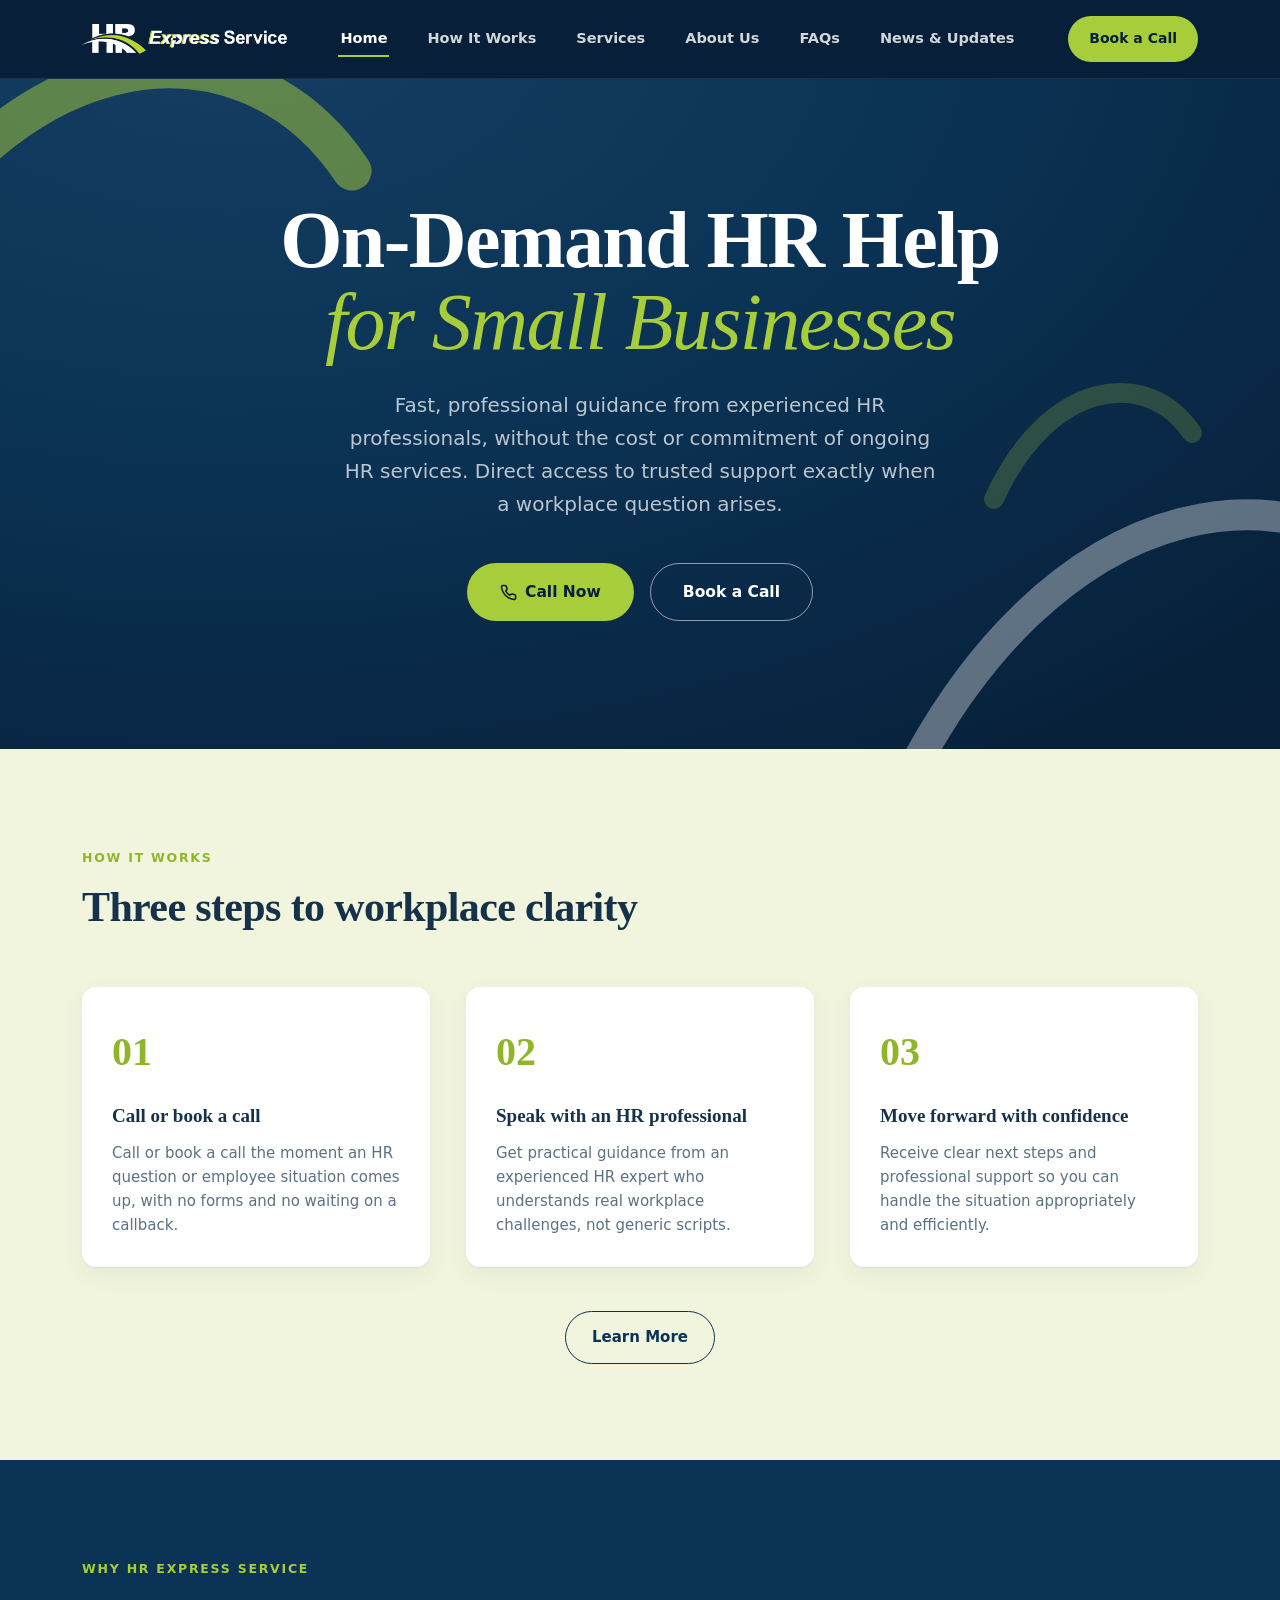
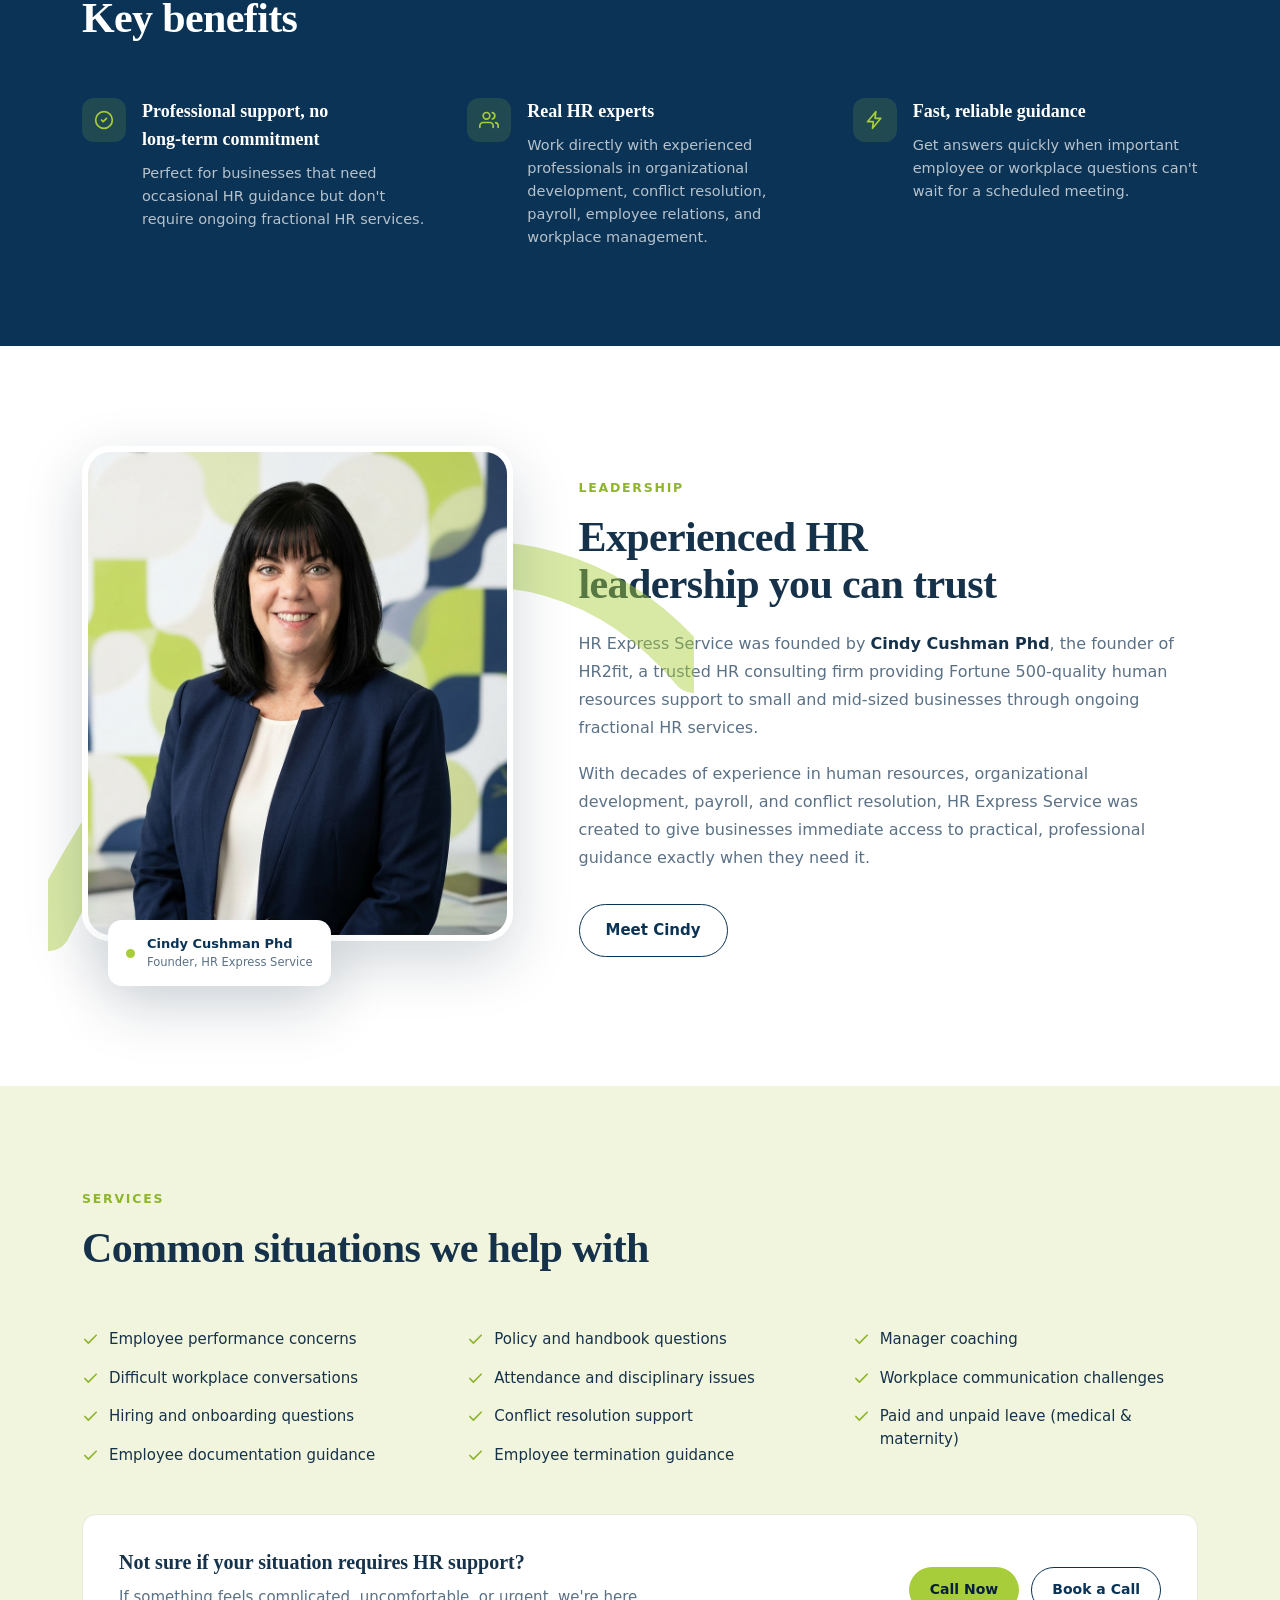
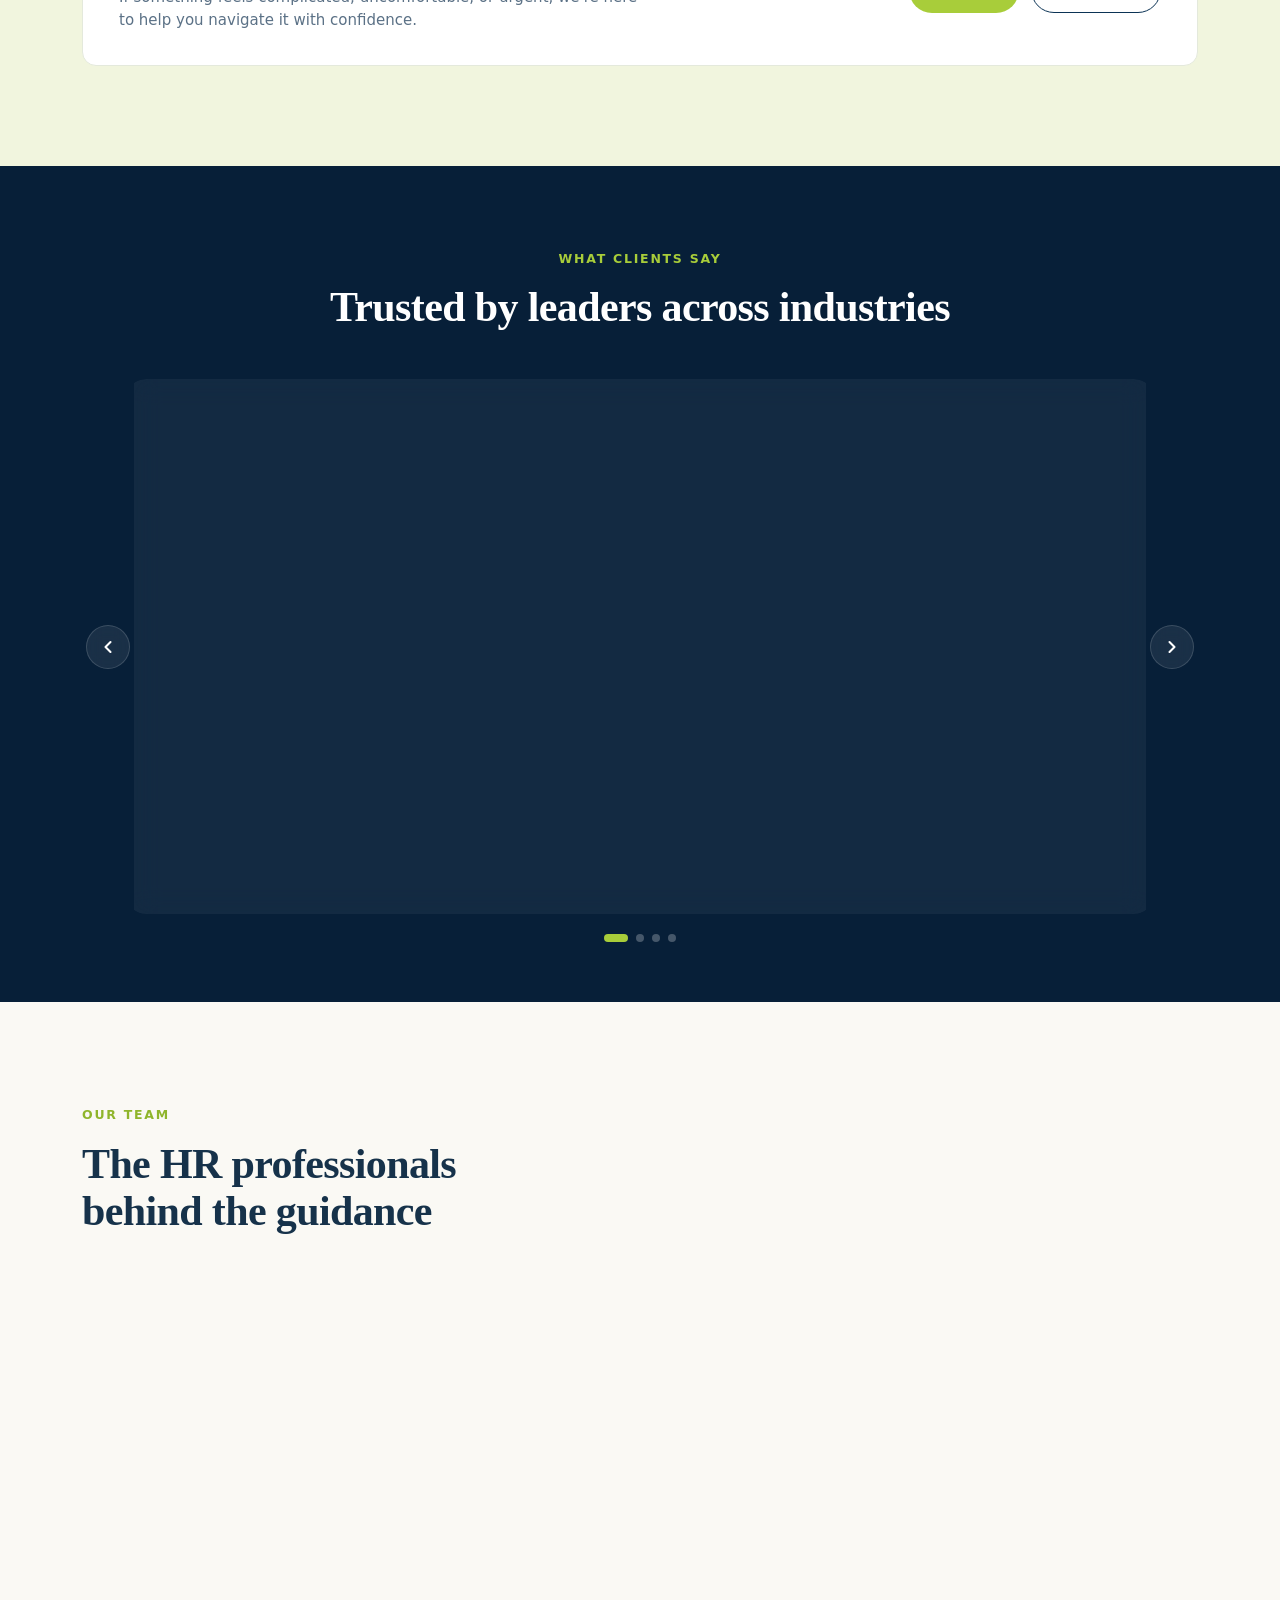
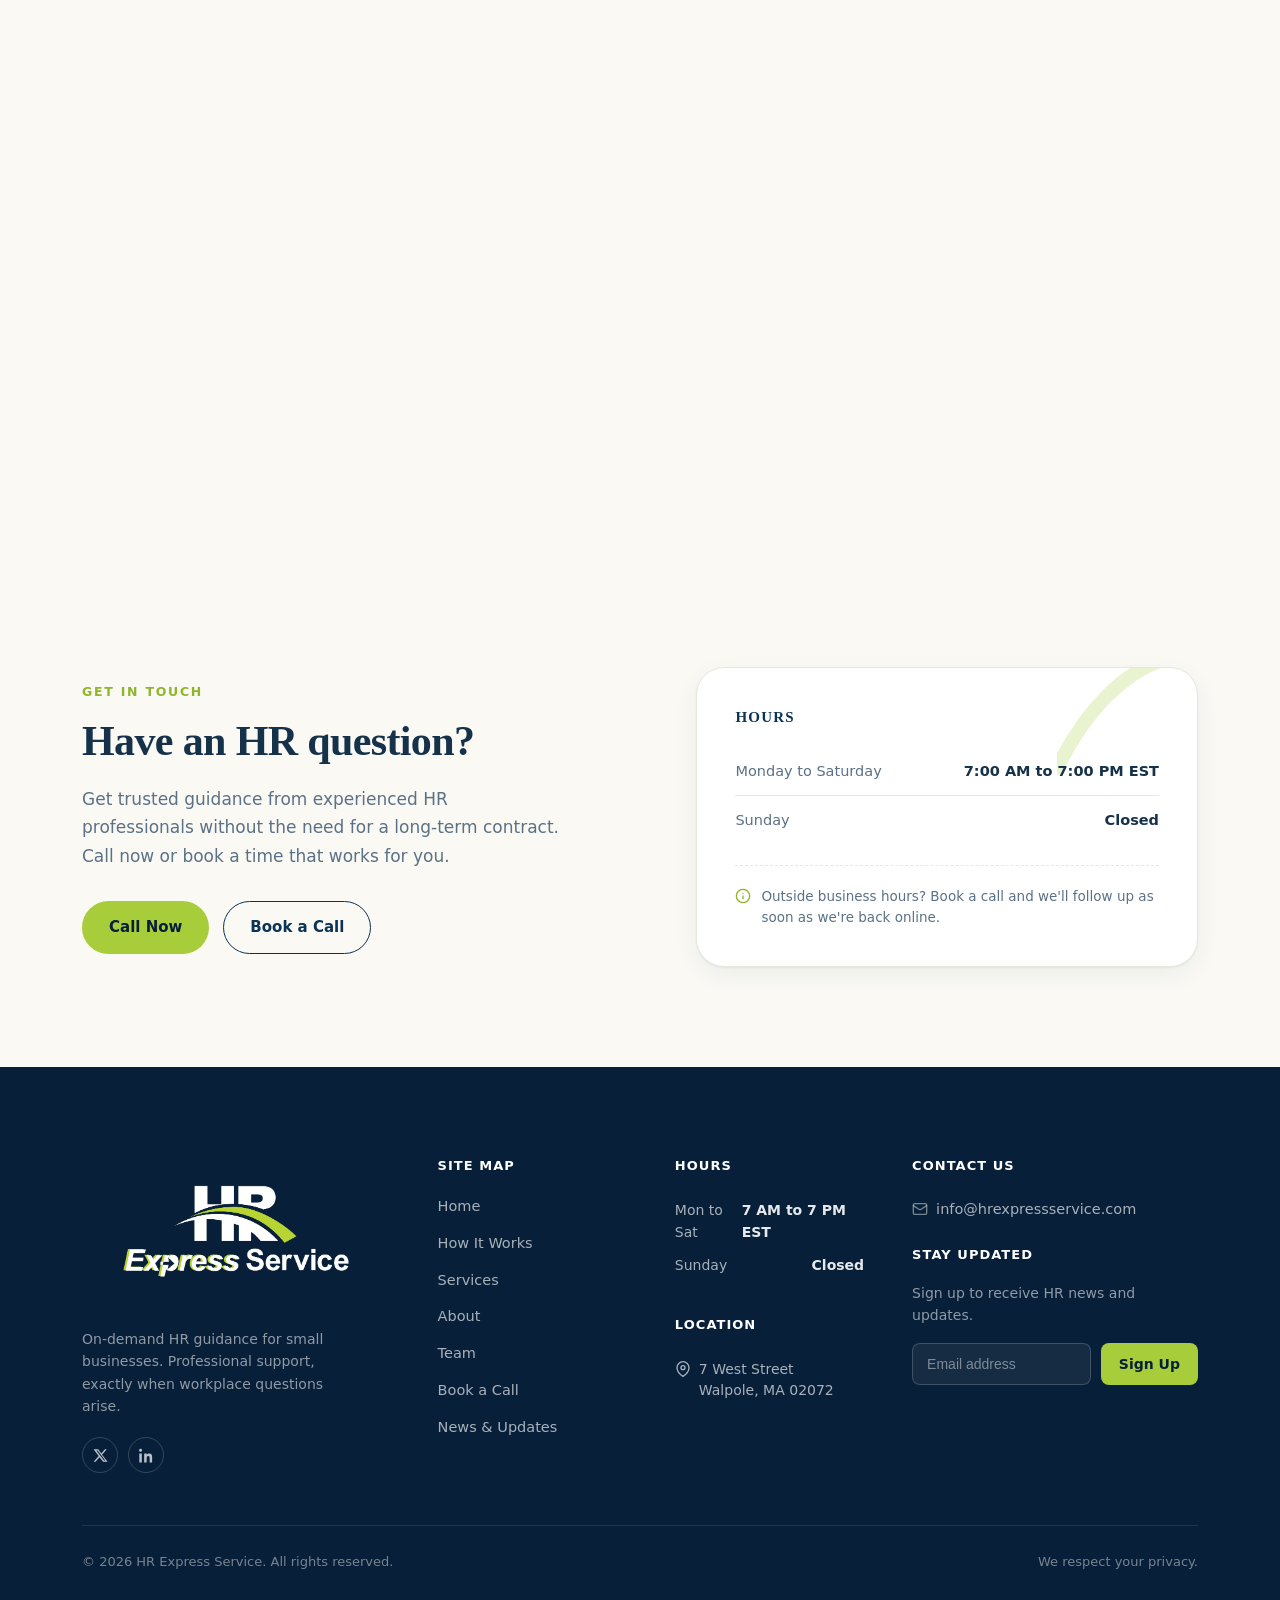
==== index.html @ 4a5f22e1 "Update team section on home and about pages with exact bios" ====
<!DOCTYPE html>
<html lang="en">
<head>
<meta charset="UTF-8">
<meta name="viewport" content="width=device-width, initial-scale=1.0">

  <!-- ═══ Security Headers ═══════════════════════════════════════ -->
  <!-- X-Frame-Options: prevent clickjacking via iframe embedding -->
  
  <!-- X-Content-Type-Options: prevent MIME-type sniffing -->
  <meta http-equiv="X-Content-Type-Options" content="nosniff">

  <!-- Referrer-Policy: don't leak URL info to third-party domains -->
  <meta name="referrer" content="strict-origin-when-cross-origin">

  <!-- Content-Security-Policy: allow self + Google Fonts + Square payments -->
  <meta http-equiv="Content-Security-Policy"
    content="
      default-src 'self';
      script-src  'self' 'unsafe-inline'
                  https://squareup.com
                  https://*.squareup.com
                  https://js.squareup.com
                  https://sandbox.web.squarecdn.com
                  https://web.squarecdn.com;
      style-src   'self' 'unsafe-inline'
                  https://fonts.googleapis.com;
      font-src    'self'
                  https://fonts.gstatic.com
                  data:;
      img-src     'self'
                  data:
                  blob:
                  https://*.squareup.com
                  https://*.squareupsandbox.com;
      frame-src   https://squareup.com
                  https://*.squareup.com
                  https://*.squareupsandbox.com;
      connect-src 'self' https://script.google.com https://script.googleusercontent.com
                  https://squareup.com
                  https://*.squareup.com
                  https://squareupsandbox.com
                  https://*.squareupsandbox.com;
      object-src  'none';
      base-uri    'self';
      form-action 'self'
                  https://squareup.com
                  https://*.squareup.com;">
  <!-- ═══════════════════════════════════════════════════════════ -->
<title>HR Express Service: On-Demand HR Help for Small Businesses</title>
<link rel="preconnect" href="https://fonts.googleapis.com">
<link rel="preconnect" href="https://fonts.gstatic.com" crossorigin>
<link href="https://fonts.googleapis.com/css2?family=Fraunces:ital,opsz,wght@0,9..144,400;0,9..144,500;0,9..144,600;0,9..144,700;1,9..144,500;1,9..144,600&family=Inter:wght@400;500;600;700;800&display=swap" rel="stylesheet">
<link rel="stylesheet" href="style.css?v=2">
  <link rel="icon" href="data:image/svg+xml,<svg xmlns='http://www.w3.org/2000/svg' viewBox='0 0 100 100'><circle cx='50' cy='50' r='50' fill='%23A8CD3A'/><text x='50' y='65' font-family='Arial' font-size='45' font-weight='bold' fill='%23080F23' text-anchor='middle'>HR</text></svg>">
</head>
<body>

<header class="site-nav">
  <div class="nav-inner">
    <button class="nav-toggle" id="navToggle" aria-label="Toggle menu" aria-expanded="false">
        <svg width="24" height="24" viewBox="0 0 24 24" fill="none" stroke="currentColor" stroke-width="2" stroke-linecap="round"><line x1="3" y1="6" x2="21" y2="6"/><line x1="3" y1="12" x2="21" y2="12"/><line x1="3" y1="18" x2="21" y2="18"/></svg>
      </button>
      <a href="index.html" class="logo">
      <picture>
        <source media="(max-width: 900px)" srcset="assets/logos/header_logo.png">
        <img src="assets/logos/desktop_logo.webp" alt="HR Express Service">
      </picture>
    </a>
    <nav class="nav-links" id="navLinks">
      <a href="index.html" class="active">Home</a>
      <a href="how-it-works.html">How It Works</a>
      <a href="services.html">Services</a>
      <a href="about.html">About Us</a>
      <a href="faq.html">FAQs</a>
      <a href="news-and-updates.html">News & Updates</a>
    </nav>
    <div class="nav-cta">
      <a href="book-a-call.html" class="btn btn-primary btn-sm"><span class="btn-label">Book a Call</span></a>
    </div>
  </div>
</header>

<main id="top">

  <!-- HERO -->
  <section class="hero">
    <div class="hero-bg" aria-hidden="true">
      <svg class="arc-a" viewBox="0 0 200 200" fill="none"><path d="M10 150 C 60 40, 150 30, 190 90" stroke="#A8CD3A" stroke-width="14" stroke-linecap="round"/></svg>
      <svg class="arc-b" viewBox="0 0 200 200" fill="none"><path d="M10 150 C 60 40, 150 30, 190 90" stroke="#FFFFFF" stroke-width="10" stroke-linecap="round"/></svg>
      <svg class="arc-c" viewBox="0 0 200 200" fill="none"><path d="M10 150 C 60 40, 150 30, 190 90" stroke="#A8CD3A" stroke-width="18" stroke-linecap="round"/></svg>
    </div>
    <div class="wrap hero-content">
      <h1>On-Demand HR Help <em>for Small Businesses</em></h1>
      <p class="lede">Fast, professional guidance from experienced HR professionals, without the cost or commitment of ongoing HR services. Direct access to trusted support exactly when a workplace question arises.</p>
      <div class="cta-row">
        <a href="tel:+10000000000" class="btn btn-primary">
          <svg width="17" height="17" viewBox="0 0 24 24" fill="none" stroke="currentColor" stroke-width="2.2" stroke-linecap="round" stroke-linejoin="round"><path d="M22 16.92v3a2 2 0 0 1-2.18 2 19.79 19.79 0 0 1-8.63-3.07 19.5 19.5 0 0 1-6-6 19.79 19.79 0 0 1-3.07-8.67A2 2 0 0 1 4.11 2h3a2 2 0 0 1 2 1.72c.12.9.34 1.79.65 2.65a2 2 0 0 1-.45 2.11L8.09 9.91a16 16 0 0 0 6 6l1.43-1.27a2 2 0 0 1 2.11-.45c.86.31 1.75.53 2.65.65A2 2 0 0 1 22 16.92z"/></svg>
          Call Now
        </a>
        <a href="book-a-call.html" class="btn btn-outline on-dark-outline">Book a Call</a>
      </div>
    </div>
  </section>

  <!-- PROCESS -->
  <section class="process" id="how-it-works">
    <div class="wrap">
      <div class="section-head">
        <span class="eyebrow">How It Works</span>
        <h2>Three steps to workplace clarity</h2>
      </div>
      <div class="process-steps">
        <div class="step-card">
          <div class="step-num">01</div>
          <h3>Call or book a call</h3>
          <p>Call or book a call the moment an HR question or employee situation comes up, with no forms and no waiting on a callback.</p>
        </div>
        <div class="step-card">
          <div class="step-num">02</div>
          <h3>Speak with an HR professional</h3>
          <p>Get practical guidance from an experienced HR expert who understands real workplace challenges, not generic scripts.</p>
        </div>
        <div class="step-card">
          <div class="step-num">03</div>
          <h3>Move forward with confidence</h3>
          <p>Receive clear next steps and professional support so you can handle the situation appropriately and efficiently.</p>
        </div>
      </div>
      <div class="process-cta">
        <a href="#question" class="btn btn-outline">Learn More</a>
      </div>
    </div>
  </section>

  <!-- BENEFITS -->
  <section class="benefits on-dark">
    <div class="wrap">
      <div class="section-head">
        <span class="eyebrow">Why HR Express Service</span>
        <h2>Key benefits</h2>
      </div>
      <div class="benefits-grid">
        <div class="benefit-item">
          <div class="benefit-icon"><svg width="20" height="20" viewBox="0 0 24 24" fill="none" stroke="currentColor" stroke-width="2" stroke-linecap="round" stroke-linejoin="round"><path d="M9 12l2 2 4-4"/><circle cx="12" cy="12" r="10"/></svg></div>
          <div>
            <h3>Professional support, no long-term commitment</h3>
            <p>Perfect for businesses that need occasional HR guidance but don't require ongoing fractional HR services.</p>
          </div>
        </div>
        <div class="benefit-item">
          <div class="benefit-icon"><svg width="20" height="20" viewBox="0 0 24 24" fill="none" stroke="currentColor" stroke-width="2" stroke-linecap="round" stroke-linejoin="round"><path d="M17 21v-2a4 4 0 0 0-4-4H5a4 4 0 0 0-4 4v2"/><circle cx="9" cy="7" r="4"/><path d="M23 21v-2a4 4 0 0 0-3-3.87"/><path d="M16 3.13a4 4 0 0 1 0 7.75"/></svg></div>
          <div>
            <h3>Real HR experts</h3>
            <p>Work directly with experienced professionals in organizational development, conflict resolution, payroll, employee relations, and workplace management.</p>
          </div>
        </div>
        <div class="benefit-item">
          <div class="benefit-icon"><svg width="20" height="20" viewBox="0 0 24 24" fill="none" stroke="currentColor" stroke-width="2" stroke-linecap="round" stroke-linejoin="round"><path d="M13 2 3 14h7l-1 8 10-12h-7l1-8z"/></svg></div>
          <div>
            <h3>Fast, reliable guidance</h3>
            <p>Get answers quickly when important employee or workplace questions can't wait for a scheduled meeting.</p>
          </div>
        </div>
      </div>
    </div>
  </section>

  <!-- LEADERSHIP -->
  <section class="leadership" id="leadership">
    <div class="wrap leadership-grid">
      <div class="lead-photo-wrap">
        <svg class="arc-behind" viewBox="0 0 200 200" fill="none"><path d="M0 160 C 60 40, 150 20, 200 80" stroke="#A8CD3A" stroke-width="14" stroke-linecap="round" opacity="0.5"/></svg>
        <div class="lead-photo">
          <img src="assets/cindy_cushman.jpg" alt="Dr. Cindy Cushman PhD">
        </div>
        <div class="lead-cred">
          <span class="dot"></span>
          <p>Cindy Cushman Phd<span>Founder, HR Express Service</span></p>
        </div>
      </div>
      <div class="leadership-copy">
        <span class="eyebrow">Leadership</span>
        <h2>Experienced HR leadership you can trust</h2>
        <p>HR Express Service was founded by <strong>Cindy Cushman Phd</strong>, the founder of HR2fit, a trusted HR consulting firm providing Fortune 500-quality human resources support to small and mid-sized businesses through ongoing fractional HR services.</p>
        <p>With decades of experience in human resources, organizational development, payroll, and conflict resolution, HR Express Service was created to give businesses immediate access to practical, professional guidance exactly when they need it.</p>
        <a href="#question" class="btn btn-outline">Meet Cindy</a>
      </div>
    </div>
  </section>

  <!-- COMMON SITUATIONS -->
  <section class="situations" id="situations">
    <div class="wrap">
      <div class="section-head">
        <span class="eyebrow">Services</span>
        <h2>Common situations we help with</h2>
      </div>
      <div class="situations-grid">
        <ul>
          <li><svg width="17" height="17" viewBox="0 0 24 24" fill="none" stroke="currentColor" stroke-width="2.4" stroke-linecap="round" stroke-linejoin="round"><polyline points="20 6 9 17 4 12"/></svg>Employee performance concerns</li>
          <li><svg width="17" height="17" viewBox="0 0 24 24" fill="none" stroke="currentColor" stroke-width="2.4" stroke-linecap="round" stroke-linejoin="round"><polyline points="20 6 9 17 4 12"/></svg>Difficult workplace conversations</li>
          <li><svg width="17" height="17" viewBox="0 0 24 24" fill="none" stroke="currentColor" stroke-width="2.4" stroke-linecap="round" stroke-linejoin="round"><polyline points="20 6 9 17 4 12"/></svg>Hiring and onboarding questions</li>
          <li><svg width="17" height="17" viewBox="0 0 24 24" fill="none" stroke="currentColor" stroke-width="2.4" stroke-linecap="round" stroke-linejoin="round"><polyline points="20 6 9 17 4 12"/></svg>Employee documentation guidance</li>
        </ul>
        <ul>
          <li><svg width="17" height="17" viewBox="0 0 24 24" fill="none" stroke="currentColor" stroke-width="2.4" stroke-linecap="round" stroke-linejoin="round"><polyline points="20 6 9 17 4 12"/></svg>Policy and handbook questions</li>
          <li><svg width="17" height="17" viewBox="0 0 24 24" fill="none" stroke="currentColor" stroke-width="2.4" stroke-linecap="round" stroke-linejoin="round"><polyline points="20 6 9 17 4 12"/></svg>Attendance and disciplinary issues</li>
          <li><svg width="17" height="17" viewBox="0 0 24 24" fill="none" stroke="currentColor" stroke-width="2.4" stroke-linecap="round" stroke-linejoin="round"><polyline points="20 6 9 17 4 12"/></svg>Conflict resolution support</li>
          <li><svg width="17" height="17" viewBox="0 0 24 24" fill="none" stroke="currentColor" stroke-width="2.4" stroke-linecap="round" stroke-linejoin="round"><polyline points="20 6 9 17 4 12"/></svg>Employee termination guidance</li>
        </ul>
        <ul>
          <li><svg width="17" height="17" viewBox="0 0 24 24" fill="none" stroke="currentColor" stroke-width="2.4" stroke-linecap="round" stroke-linejoin="round"><polyline points="20 6 9 17 4 12"/></svg>Manager coaching</li>
          <li><svg width="17" height="17" viewBox="0 0 24 24" fill="none" stroke="currentColor" stroke-width="2.4" stroke-linecap="round" stroke-linejoin="round"><polyline points="20 6 9 17 4 12"/></svg>Workplace communication challenges</li>
          <li><svg width="17" height="17" viewBox="0 0 24 24" fill="none" stroke="currentColor" stroke-width="2.4" stroke-linecap="round" stroke-linejoin="round"><polyline points="20 6 9 17 4 12"/></svg>Paid and unpaid leave (medical &amp; maternity)</li>
        </ul>
      </div>
      <div class="unsure-card">
        <div>
          <h3>Not sure if your situation requires HR support?</h3>
          <p>If something feels complicated, uncomfortable, or urgent, we're here to help you navigate it with confidence.</p>
        </div>
        <div class="unsure-cta">
          <a href="tel:+10000000000" class="btn btn-primary btn-sm">Call Now</a>
          <a href="book-a-call.html" class="btn btn-outline btn-sm">Book a Call</a>
        </div>
      </div>
    </div>
  </section>

    <!-- TESTIMONIALS CAROUSEL -->
  <section class="testimonials on-dark" id="testimonials">
    <div class="wrap">
      <div class="section-head" style="text-align:center;max-width:700px;margin:0 auto 3rem;">
        <span class="eyebrow" style="justify-content:center;">What Clients Say</span>
        <h2 style="color:#fff;">Trusted by leaders across industries</h2>
      </div>

      <div class="review-carousel-wrapper">
        <div class="review-clip">
        <!-- Track -->
        <div class="review-track" id="reviewTrack">

          <!-- Slide 1: Amie M. Evans -->
          <div class="review-slide">
            <div class="review-card">
              <div class="review-quote-icon">
                <svg width="36" height="28" viewBox="0 0 36 28" fill="none" xmlns="http://www.w3.org/2000/svg">
                  <path d="M0 28V16.8C0 7.467 5.6 1.4 14.933 0L16.8 5.6C11.2 7 8.4 10.267 8.4 16.8V28H0ZM19.2 28V16.8C19.2 7.467 24.8 1.4 34.133 0L36 5.6C30.4 7 27.6 10.267 27.6 16.8V28H19.2Z" fill="#A8CD3A" fill-opacity="0.35"/>
                </svg>
              </div>
              <p class="review-text">Cindy Cushman keeps herself well informed about current labor laws and industry standards as well as up and coming trends in the field. She understands that the needs of each company as well as their employees are unique and takes the time to develop a deep understanding of those needs. This allows her to implement policies and procedures that meet the requirements of the law and the individual workplace. I have worked closely with her at Harvard University where we both were employed and have used her as a consultant for my personal HR needs. The most important quality Cindy brings to the HR equation is an organic talent and deep empathy for caring about the individual's uniqueness and crafting HR solutions that actually work for both.</p>
              <div class="review-author">
                <img src="assets/reviewers/amie-evans.jpg" alt="Amie M. Evans" class="review-avatar" loading="lazy">
                <div class="review-meta">
                  <strong class="review-name">Amie M. Evans</strong>
                  <span class="review-title">Executive Assistant to the Dean, Harvard Continuing Education and University Extension</span>
                </div>
              </div>
            </div>
          </div>

          <!-- Slide 2: Kimberly J. Murphy -->
          <div class="review-slide">
            <div class="review-card">
              <div class="review-quote-icon">
                <svg width="36" height="28" viewBox="0 0 36 28" fill="none" xmlns="http://www.w3.org/2000/svg">
                  <path d="M0 28V16.8C0 7.467 5.6 1.4 14.933 0L16.8 5.6C11.2 7 8.4 10.267 8.4 16.8V28H0ZM19.2 28V16.8C19.2 7.467 24.8 1.4 34.133 0L36 5.6C30.4 7 27.6 10.267 27.6 16.8V28H19.2Z" fill="#A8CD3A" fill-opacity="0.35"/>
                </svg>
              </div>
              <p class="review-text">Cindy was a great help to me when navigating the complexities of health insurance and policies with ease. Her compassion, knowledge, and professionalism, her years of experience plus her willingness to welcome innovation in the field of Human Resources, make her an invaluable asset and resource for any company and organization.</p>
              <div class="review-author">
                <img src="assets/reviewers/kimberly-murphy.jpg" alt="Kimberly J. Murphy" class="review-avatar" loading="lazy">
                <div class="review-meta">
                  <strong class="review-name">Kimberly J. Murphy</strong>
                  <span class="review-title">Former Executive Director at Plymouth, Cape, and Islands Mission Hub</span>
                </div>
              </div>
            </div>
          </div>

          <!-- Slide 3: Vesta Scotland -->
          <div class="review-slide">
            <div class="review-card">
              <div class="review-quote-icon">
                <svg width="36" height="28" viewBox="0 0 36 28" fill="none" xmlns="http://www.w3.org/2000/svg">
                  <path d="M0 28V16.8C0 7.467 5.6 1.4 14.933 0L16.8 5.6C11.2 7 8.4 10.267 8.4 16.8V28H0ZM19.2 28V16.8C19.2 7.467 24.8 1.4 34.133 0L36 5.6C30.4 7 27.6 10.267 27.6 16.8V28H19.2Z" fill="#A8CD3A" fill-opacity="0.35"/>
                </svg>
              </div>
              <p class="review-text">Cindy Cushman is professional and proficient in the field of Human Resources. She has been a tremendous support system during perpetual transitioning. She has demonstrated professionalism in the most dignified way. Her knowledge and expertise is impressive. I would like to thank Cindy for her professionalism and caring attitude!</p>
              <div class="review-author">
                <img src="assets/reviewers/vesta-scotland.jpg" alt="Vesta Scotland" class="review-avatar" loading="lazy">
                <div class="review-meta">
                  <strong class="review-name">Vesta Scotland</strong>
                  <span class="review-title">Events Planner, Internal Events and Wedding Planner, Exquisite and Memorable Events</span>
                </div>
              </div>
            </div>
          </div>

          <!-- Slide 4: Arrington Chambliss -->
          <div class="review-slide">
            <div class="review-card">
              <div class="review-quote-icon">
                <svg width="36" height="28" viewBox="0 0 36 28" fill="none" xmlns="http://www.w3.org/2000/svg">
                  <path d="M0 28V16.8C0 7.467 5.6 1.4 14.933 0L16.8 5.6C11.2 7 8.4 10.267 8.4 16.8V28H0ZM19.2 28V16.8C19.2 7.467 24.8 1.4 34.133 0L36 5.6C30.4 7 27.6 10.267 27.6 16.8V28H19.2Z" fill="#A8CD3A" fill-opacity="0.35"/>
                </svg>
              </div>
              <p class="review-text">Cindy Cushman is a strong HR consultant. She is knowledgeable about baseline HR regulation and state of the art practice for creating an effective team. Cindy is an effective and skillful advisor, coach and HR leader. She worked with Episcopal City Mission to create a staffing structure that would accommodate a new strategic direction. She advised the creation of job descriptions, hiring process, and baseline training for our new team.</p>
              <div class="review-author">
                <img src="assets/reviewers/arrington-chambliss.jpg" alt="Arrington Chambliss" class="review-avatar" loading="lazy">
                <div class="review-meta">
                  <strong class="review-name">Arrington Chambliss</strong>
                  <span class="review-title">Executive Director, Episcopal City Mission</span>
                </div>
              </div>
            </div>
          </div>

        </div><!-- end review-track -->
        </div><!-- end review-clip -->

        <!-- Navigation Arrows -->
        <button class="review-nav review-prev" id="reviewPrev" aria-label="Previous review">
          <svg width="20" height="20" viewBox="0 0 24 24" fill="none" stroke="currentColor" stroke-width="2.5" stroke-linecap="round" stroke-linejoin="round"><polyline points="15 18 9 12 15 6"/></svg>
        </button>
        <button class="review-nav review-next" id="reviewNext" aria-label="Next review">
          <svg width="20" height="20" viewBox="0 0 24 24" fill="none" stroke="currentColor" stroke-width="2.5" stroke-linecap="round" stroke-linejoin="round"><polyline points="9 18 15 12 9 6"/></svg>
        </button>
      </div>

      <!-- Dots -->
      <div class="review-dots" id="reviewDots">
        <button class="review-dot active" data-index="0" aria-label="Review 1"></button>
        <button class="review-dot" data-index="1" aria-label="Review 2"></button>
        <button class="review-dot" data-index="2" aria-label="Review 3"></button>
        <button class="review-dot" data-index="3" aria-label="Review 4"></button>
      </div>

    </div>
  </section>

  <!-- TEAM -->
  <section class="team" id="team">
    <div class="wrap">
      <div class="section-head">
        <span class="eyebrow">Our Team</span>
        <h2>The HR professionals behind the guidance</h2>
      </div>
    </div>
    <div class="team-carousel-outer">
      <button class="team-nav prev" id="teamPrev" aria-label="Scroll left">
        <svg viewBox="0 0 24 24" fill="none" stroke="currentColor" stroke-width="2.4" stroke-linecap="round" stroke-linejoin="round"><polyline points="15 18 9 12 15 6"/></svg>
      </button>
      <div class="team-track" id="teamTrack">
        <!-- set A -->
        <div class="team-card">
          <div class="team-photo"><img src="assets/team_mary_alice.jpg" alt="Mary Alice" loading="lazy"></div>
          <div class="team-info">
            <h3>Mary Alice</h3>
            <p class="role">Human Resources Business Partner</p>
            <p class="bio">Mary Alice is a dynamic HR professional with extensive experience across talent acquisition, compensation and benefits, workforce effectiveness, staff development, M&A, and regulatory compliance. Her experience spans consulting, nonprofit, healthcare, manufacturing, insurance, higher education, and senior living. She is passionate about aligning HR strategies with business goals, developing strong teams, and creating workplaces where employees thrive.</p>
          </div>
        </div>
        <div class="team-card">
          <div class="team-photo" style="background: rgba(0,0,0,0.05);"></div>
          <div class="team-info">
            <h3>Angela</h3>
            <p class="role">To Be Added</p>
            <p class="bio">To be added</p>
          </div>
        </div>
        <div class="team-card">
          <div class="team-photo"><img src="assets/team_rob.jpg" alt="Rob" loading="lazy"></div>
          <div class="team-info">
            <h3>Rob</h3>
            <p class="role">Full Cycle Recruiter</p>
            <p class="bio">Rob is a Talent Acquisition Professional with 25+ years of full-cycle recruiting experience across a wide range of industries and disciplines. He enjoys helping businesses of all sizes meet their staffing needs while building strong, long-lasting relationships.</p>
          </div>
        </div>
        <div class="team-card">
          <div class="team-photo"><img src="assets/team_austin.jpg" alt="Austin" loading="lazy"></div>
          <div class="team-info">
            <h3>Austin</h3>
            <p class="role">To Be Added</p>
            <p class="bio">To be added</p>
          </div>
        </div>
        <div class="team-card">
          <div class="team-photo"><img src="assets/team_carrie.jpg" alt="Carrie" loading="lazy"></div>
          <div class="team-info">
            <h3>Carrie</h3>
            <p class="role">HR Consultant</p>
            <p class="bio">Carrie is an HR Consultant with 14 years of experience supporting small medical practices and healthcare businesses. She holds a Master of Science in Organizational Leadership and is SHRM-certified, with expertise in hiring, retention, compliance, employee relations, and workplace culture. She takes a practical, people-first approach to helping healthcare organizations build stronger teams and healthier workplaces.</p>
          </div>
        </div>
        <div class="team-card">
          <div class="team-photo" style="background: rgba(0,0,0,0.05);"></div>
          <div class="team-info">
            <h3>Jessica Sweat, SHRM-CP</h3>
            <p class="role">HR Generalist</p>
            <p class="bio">Jessica Sweat is an HR Generalist with a master’s degree in Human Resources from Boston College and SHRM certification. She brings expertise in HR best practices, employee relations, and organizational development, with a strong focus on fostering positive workplace cultures and supporting both employees and leadership.</p>
          </div>
        </div>
        <div class="team-card">
          <div class="team-photo" style="background: rgba(0,0,0,0.05);"></div>
          <div class="team-info">
            <h3>Raven</h3>
            <p class="role">HR Professional</p>
            <p class="bio">Raven is an HR professional with 8 years of experience specializing in the restaurant industry. She holds a Bachelor’s degree in Liberal Arts from Lasell College and brings practical expertise in hiring, onboarding, employee relations, retention, and workplace culture. She helps fast-paced, customer-facing businesses build strong, supported teams.</p>
          </div>
        </div>
        <div class="team-card">
          <div class="team-photo" style="background: rgba(0,0,0,0.05);"></div>
          <div class="team-info">
            <h3>Noman</h3>
            <p class="role">Creative Designer</p>
            <p class="bio">Noman is a Creative Designer specializing in branding, UI/UX, presentations, and digital content. He combines creativity, visual storytelling, and attention to detail to create engaging designs that communicate ideas clearly and effectively.</p>
          </div>
        </div>
        <!-- set B (duplicate for seamless loop) -->
        <div class="team-card" aria-hidden="true">
          <div class="team-photo"><img src="assets/team_mary_alice.jpg" alt="Mary Alice" loading="lazy"></div>
          <div class="team-info">
            <h3>Mary Alice</h3>
            <p class="role">Human Resources Business Partner</p>
            <p class="bio">Mary Alice is a dynamic HR professional with extensive experience across talent acquisition, compensation and benefits, workforce effectiveness, staff development, M&A, and regulatory compliance. Her experience spans consulting, nonprofit, healthcare, manufacturing, insurance, higher education, and senior living. She is passionate about aligning HR strategies with business goals, developing strong teams, and creating workplaces where employees thrive.</p>
          </div>
        </div>
        <div class="team-card" aria-hidden="true">
          <div class="team-photo" style="background: rgba(0,0,0,0.05);"></div>
          <div class="team-info">
            <h3>Angela</h3>
            <p class="role">To Be Added</p>
            <p class="bio">To be added</p>
          </div>
        </div>
        <div class="team-card" aria-hidden="true">
          <div class="team-photo"><img src="assets/team_rob.jpg" alt="Rob" loading="lazy"></div>
          <div class="team-info">
            <h3>Rob</h3>
            <p class="role">Full Cycle Recruiter</p>
            <p class="bio">Rob is a Talent Acquisition Professional with 25+ years of full-cycle recruiting experience across a wide range of industries and disciplines. He enjoys helping businesses of all sizes meet their staffing needs while building strong, long-lasting relationships.</p>
          </div>
        </div>
        <div class="team-card" aria-hidden="true">
          <div class="team-photo"><img src="assets/team_austin.jpg" alt="Austin" loading="lazy"></div>
          <div class="team-info">
            <h3>Austin</h3>
            <p class="role">To Be Added</p>
            <p class="bio">To be added</p>
          </div>
        </div>
        <div class="team-card" aria-hidden="true">
          <div class="team-photo"><img src="assets/team_carrie.jpg" alt="Carrie" loading="lazy"></div>
          <div class="team-info">
            <h3>Carrie</h3>
            <p class="role">HR Consultant</p>
            <p class="bio">Carrie is an HR Consultant with 14 years of experience supporting small medical practices and healthcare businesses. She holds a Master of Science in Organizational Leadership and is SHRM-certified, with expertise in hiring, retention, compliance, employee relations, and workplace culture. She takes a practical, people-first approach to helping healthcare organizations build stronger teams and healthier workplaces.</p>
          </div>
        </div>
        <div class="team-card" aria-hidden="true">
          <div class="team-photo" style="background: rgba(0,0,0,0.05);"></div>
          <div class="team-info">
            <h3>Jessica Sweat, SHRM-CP</h3>
            <p class="role">HR Generalist</p>
            <p class="bio">Jessica Sweat is an HR Generalist with a master’s degree in Human Resources from Boston College and SHRM certification. She brings expertise in HR best practices, employee relations, and organizational development, with a strong focus on fostering positive workplace cultures and supporting both employees and leadership.</p>
          </div>
        </div>
        <div class="team-card" aria-hidden="true">
          <div class="team-photo" style="background: rgba(0,0,0,0.05);"></div>
          <div class="team-info">
            <h3>Raven</h3>
            <p class="role">HR Professional</p>
            <p class="bio">Raven is an HR professional with 8 years of experience specializing in the restaurant industry. She holds a Bachelor’s degree in Liberal Arts from Lasell College and brings practical expertise in hiring, onboarding, employee relations, retention, and workplace culture. She helps fast-paced, customer-facing businesses build strong, supported teams.</p>
          </div>
        </div>
        <div class="team-card" aria-hidden="true">
          <div class="team-photo" style="background: rgba(0,0,0,0.05);"></div>
          <div class="team-info">
            <h3>Noman</h3>
            <p class="role">Creative Designer</p>
            <p class="bio">Noman is a Creative Designer specializing in branding, UI/UX, presentations, and digital content. He combines creativity, visual storytelling, and attention to detail to create engaging designs that communicate ideas clearly and effectively.</p>
          </div>
        </div>
      </div>
      <button class="team-nav next" id="teamNext" aria-label="Scroll right">
        <svg viewBox="0 0 24 24" fill="none" stroke="currentColor" stroke-width="2.4" stroke-linecap="round" stroke-linejoin="round"><polyline points="9 18 15 12 9 6"/></svg>
      </button>
    </div>
  </section>

  <!-- QUESTION -->
  <section class="question" id="question">
    <div class="wrap question-grid">
      <div>
        <span class="eyebrow">Get In Touch</span>
        <h2>Have an HR question?</h2>
        <p class="lede">Get trusted guidance from experienced HR professionals without the need for a long-term contract. Call now or book a time that works for you.</p>
        <div class="cta-row">
          <a href="tel:+10000000000" class="btn btn-primary">Call Now</a>
          <a href="book-a-call.html" class="btn btn-outline">Book a Call</a>
        </div>
      </div>
      <div class="q-panel">
        <svg class="arc-corner" viewBox="0 0 200 200" fill="none"><path d="M0 160 C 60 40, 150 20, 200 80" stroke="#A8CD3A" stroke-width="14" stroke-linecap="round" opacity="0.35"/></svg>
        <div class="q-hours">
          <h3>Hours</h3>
          <div class="q-hours-row"><span>Monday to Saturday</span><span>7:00 AM to 7:00 PM EST</span></div>
          <div class="q-hours-row"><span>Sunday</span><span>Closed</span></div>
        </div>
        <div class="q-note">
          <svg width="16" height="16" viewBox="0 0 24 24" fill="none" stroke="currentColor" stroke-width="2" stroke-linecap="round" stroke-linejoin="round"><circle cx="12" cy="12" r="10"/><line x1="12" y1="16" x2="12" y2="12"/><line x1="12" y1="8" x2="12.01" y2="8"/></svg>
          <span>Outside business hours? Book a call and we'll follow up as soon as we're back online.</span>
        </div>
      </div>
    </div>
  </section>

</main>

<footer id="faq">
  <div class="wrap">
    <div class="footer-top">
      <div class="footer-brand">
        <img src="assets/logos/footer_logo.png" alt="HR Express Service" style="width: 100%; height: auto; object-fit: contain;">
        <p>On-demand HR guidance for small businesses. Professional support, exactly when workplace questions arise.</p>
        <div class="footer-social">
          <a href="#" aria-label="X (Twitter)"><svg width="15" height="15" viewBox="0 0 24 24" fill="currentColor"><path d="M18.9 2H22l-7.6 8.7L23.3 22h-7.2l-5.6-7.3L4 22H1l8.1-9.3L.9 2h7.4l5.1 6.7L18.9 2Zm-1.3 18h2L7.5 4H5.4l12.2 16Z"/></svg></a>
          <a href="https://www.linkedin.com/company/hr-express-service/" target="_blank" rel="noopener noreferrer" aria-label="LinkedIn"><svg width="15" height="15" viewBox="0 0 24 24" fill="currentColor"><path d="M4.98 3.5C4.98 4.88 3.87 6 2.5 6S0 4.88 0 3.5 1.11 1 2.48 1s2.5 1.12 2.5 2.5ZM.5 8.75h4V23h-4V8.75ZM8.5 8.75h3.84v1.96h.05c.53-1 1.85-2.06 3.8-2.06 4.06 0 4.81 2.67 4.81 6.15V23h-4v-6.6c0-1.57-.03-3.6-2.2-3.6-2.2 0-2.54 1.72-2.54 3.5V23h-4V8.75Z"/></svg></a>
        </div>
      </div>
      <div class="footer-col">
        <h4>Site Map</h4>
        <ul>
          <li><a href="#top">Home</a></li>
          <li><a href="#how-it-works">How It Works</a></li>
          <li><a href="#situations">Services</a></li>
          <li><a href="#leadership">About</a></li>
          <li><a href="#team">Team</a></li>
          <li><a href="#question">Book a Call</a></li>
          <li><a href="news-and-updates.html">News & Updates</a></li>
        </ul>
      </div>
      <div class="footer-col footer-hours">
        <h4>Hours</h4>
        <div><span>Mon to Sat</span><strong>7 AM to 7 PM EST</strong></div>
        <div><span>Sunday</span><strong>Closed</strong></div>
        
        <h4 style="margin-top: 2rem;">Location</h4>
        <address style="font-size: 14px; color: rgba(255,255,255,.65); line-height: 1.5; margin: 0 0 12px 0; display: flex; align-items: flex-start; gap: 8px; font-style: normal; padding: 6px 0;">
          <svg width="16" height="16" viewBox="0 0 24 24" fill="none" stroke="currentColor" stroke-width="2" stroke-linecap="round" stroke-linejoin="round" style="flex-shrink: 0; margin-top: 2px;"><path d="M21 10c0 7-9 13-9 13s-9-6-9-13a9 9 0 0 1 18 0z"></path><circle cx="12" cy="10" r="3"></circle></svg>
          <span>
            7 West Street<br>
            Walpole, MA 02072
          </span>
        </address>
      </div>
      <div class="footer-col footer-contact-col">
        <h4>Contact Us</h4>
        <a href="mailto:info@hrexpressservice.com" class="footer-email-link" aria-label="Email HR Express Service">
          <svg width="16" height="16" viewBox="0 0 24 24" fill="none" stroke="currentColor" stroke-width="2" stroke-linecap="round" stroke-linejoin="round"><rect x="2" y="4" width="20" height="16" rx="2"/><path d="m22 7-8.97 5.7a1.94 1.94 0 0 1-2.06 0L2 7"/></svg>
          info@hrexpressservice.com
        </a>
        <h4 style="margin-top:1.25rem;">Stay Updated</h4>
        <p style="font-size:14px;color:rgba(255,255,255,.55);margin-bottom:8px;">Sign up to receive HR news and updates.</p>
        <form class="newsletter-form" onsubmit="event.preventDefault();">
          <input type="email" placeholder="Email address" required aria-label="Email address">
          <button type="submit">Sign Up</button>
        </form>
      </div>
    </div>
    <div class="footer-bottom">
      <span>© 2026 HR Express Service. All rights reserved.</span>
      <span>We respect your privacy.</span>
    </div>
  </div>
</footer>

<script src="main.js"></script>
<script>

  // ===== TEAM CAROUSEL: auto-scrolling, draggable, seamless loop =====
  (function () {
    const track = document.getElementById('teamTrack');
    if (!track) return;
    const prevBtn = document.getElementById('teamPrev');
    const nextBtn = document.getElementById('teamNext');
    const cards = Array.from(track.children);
    const half = cards.length / 2;

    let setWidth = 0;
    function measure() {
      const gap = parseFloat(getComputedStyle(track).gap) || 0;
      setWidth = 0;
      for (let i = 0; i < half; i++) setWidth += cards[i].getBoundingClientRect().width + gap;
    }
    measure();
    window.addEventListener('resize', measure);

    let x = 0;
    let dragging = false;
    let hovering = false;
    let startClientX = 0;
    let startX = 0;
    let resumeTimer = null;
    const speed = 34; // px per second
    let lastTime = null;

    function wrap() {
      if (setWidth <= 0) return;
      while (x <= -setWidth) x += setWidth;
      while (x > 0) x -= setWidth;
    }

    function frame(time) {
      if (lastTime === null) lastTime = time;
      const dt = (time - lastTime) / 1000;
      lastTime = time;
      if (!dragging && !hovering) {
        x -= speed * dt;
        wrap();
      }
      track.style.transform = `translate3d(${x}px,0,0)`;
      requestAnimationFrame(frame);
    }
    requestAnimationFrame(frame);

    track.addEventListener('mouseenter', () => { hovering = true; });
    track.addEventListener('mouseleave', () => { hovering = false; });

    function onPointerDown(e) {
      dragging = true;
      track.classList.add('dragging');
      startClientX = e.clientX;
      startX = x;
      track.setPointerCapture(e.pointerId);
    }
    function onPointerMove(e) {
      if (!dragging) return;
      x = startX + (e.clientX - startClientX);
    }
    function onPointerUp() {
      if (!dragging) return;
      dragging = false;
      track.classList.remove('dragging');
      wrap();
    }
    track.addEventListener('pointerdown', onPointerDown);
    track.addEventListener('pointermove', onPointerMove);
    track.addEventListener('pointerup', onPointerUp);
    track.addEventListener('pointercancel', onPointerUp);

    function nudge(delta) {
      x += delta;
      wrap();
      hovering = true;
      clearTimeout(resumeTimer);
      resumeTimer = setTimeout(() => { hovering = false; }, 1400);
    }
    if (prevBtn) prevBtn.addEventListener('click', () => nudge(360));
    if (nextBtn) nextBtn.addEventListener('click', () => nudge(-360));
  })();
</script>

</body>
</html>
---- style.css ----
:root{
    --navy-950:#071F38;
    --navy-900:#0B3355;
    --navy-800:#123E63;
    --navy-700:#1B4E77;
    --lime-500:#A8CD3A;
    --lime-600:#8FB52B;
    --lime-100:#F1F5DE;
    --lime-050:#F8FAEE;
    --cream:#FAF9F4;
    --white:#FFFFFF;
    --ink:#16324A;
    --muted:#5B7186;
    --line:#E4E9DC;
    --radius-s:6px;
    --radius-m:14px;
    --radius-l:28px;
    --shadow-1: 0 1px 2px rgba(11,51,85,0.06), 0 8px 24px rgba(11,51,85,0.06);
    --shadow-2: 0 20px 60px rgba(7,31,56,0.18);
    --maxw:1180px;
  }

  *{box-sizing:border-box;}
  html{scroll-behavior:smooth;}
  body{
    margin:0;
    font-family:'Inter',system-ui,sans-serif;
    color:var(--ink);
    background:var(--white);
    -webkit-font-smoothing:antialiased;
    -moz-osx-font-smoothing:grayscale;
    text-rendering:optimizeLegibility;
    font-feature-settings:"kern" 1,"liga" 1;
    line-height:1.55;
    font-size:16px;
  }
  img{max-width:100%;display:block;}
  a{color:inherit;text-decoration:none;}
  ul{margin:0;padding:0;list-style:none;}
  h1,h2,h3{font-family:'Fraunces',serif;font-weight:600;margin:0;color:var(--ink);text-wrap:balance;}
  p{margin:0;}
  button{font-family:inherit;cursor:pointer;}

  .wrap{max-width:var(--maxw);margin:0 auto;padding:0 32px;}

  :focus-visible{outline:2.5px solid var(--lime-600);outline-offset:3px;}

  .eyebrow{
    display:inline-flex;align-items:center;gap:8px;
    font-size:12.5px;font-weight:700;letter-spacing:.14em;text-transform:uppercase;
    color:var(--lime-600);
  }
  .on-dark .eyebrow{color:var(--lime-500);}

  /* Buttons */
  .btn{
    display:inline-flex;align-items:center;justify-content:center;gap:8px;
    padding:14px 26px;border-radius:999px;font-weight:700;font-size:15px;
    border:1.5px solid transparent;white-space:nowrap;transition:transform .15s ease, box-shadow .15s ease, background .15s ease, color .15s ease;
  }
  .btn:hover{transform:translateY(-1px);}
  .btn-primary{background:var(--lime-500);color:var(--navy-950);}
  .btn-primary:hover{background:var(--lime-600);box-shadow:var(--shadow-1);}
  .btn-outline{border-color:var(--navy-900);color:var(--navy-900);background:transparent;}
  .btn-outline:hover{background:var(--navy-900);color:var(--white);}
  .on-dark .btn-outline{border-color:rgba(255,255,255,.55);color:var(--white);}
  .on-dark .btn-outline:hover{background:var(--white);color:var(--navy-950);}
  .btn-outline.on-dark-outline{border-color:rgba(255,255,255,.55);color:var(--white);}
  .btn-outline.on-dark-outline:hover{background:var(--white);color:var(--navy-950);}
  .btn-sm{padding:11px 20px;font-size:14px;}

  /* ===== NAV ===== */
  header.site-nav{
    background:var(--navy-950);
    border-bottom:1px solid rgba(255,255,255,.08);
    position:sticky;top:0;z-index:50;
  }
  .nav-inner{
    display:flex;align-items:center;justify-content:space-between;
    padding:16px 32px;max-width:var(--maxw);margin:0 auto;
  }
  .logo img{height:30px;width:auto;}
  .nav-links{display:flex;align-items:center;gap:36px;}
  .nav-links a{
    font-size:14.5px;font-weight:600;color:rgba(255,255,255,.82);
    padding:6px 2px;border-bottom:2px solid transparent;transition:color .15s, border-color .15s;
  }
  .nav-links a:hover, .nav-links a.active{color:var(--white);border-color:var(--lime-500);}
  .nav-cta{display:flex;align-items:center;gap:22px;}
  .nav-toggle{display:none;background:none;border:0;color:var(--white);padding:6px;}

  @media (max-width:900px){
    .nav-inner { position: relative; justify-content: space-between; align-items: center; }
    .nav-toggle { display: inline-flex; position: relative; z-index: 10; }
    .logo { position: absolute; left: 50%; transform: translateX(-50%); max-width: 35%; display: flex; justify-content: center; z-index: 5; }
    .logo img { height: 28px; width: auto; max-width: 100%; object-fit: contain; }
    .nav-cta { position: relative; z-index: 10; }
    .nav-links{
      position:absolute;top:100%;left:0;right:0;background:var(--navy-950);
      flex-direction:column;align-items:flex-start;gap:0;padding:8px 32px 18px;
      display:none;
    }
    .nav-links.open{display:flex;}
    .nav-links a{width:100%;padding:12px 0;border-bottom:1px solid rgba(255,255,255,.08);}
  }

  /* ===== HERO ===== */
  .hero{
    background:radial-gradient(120% 140% at 18% -10%, #163E63 0%, var(--navy-900) 45%, var(--navy-950) 100%);
    padding:120px 0 128px;
    position:relative;
    overflow:hidden;
    text-align:center;
    isolation:isolate;
  }
  .hero-bg{position:absolute;inset:0;z-index:0;pointer-events:none;}
  .hero-bg svg{position:absolute;}
  .hero-bg .arc-a{top:-160px;left:-180px;width:560px;opacity:.5;}
  .hero-bg .arc-b{bottom:-220px;right:-200px;width:620px;opacity:.35;}
  .hero-bg .arc-c{top:38%;right:6%;width:220px;opacity:.22;}

  .hero-content{position:relative;z-index:2;max-width:820px;margin:0 auto;}
  .hero h1{
    font-size:clamp(44px,6.4vw,80px);line-height:1.03;letter-spacing:-.02em;
    color:var(--white);margin:0 0 26px;
  }
  .hero h1 em{font-style:italic;font-weight:500;color:var(--lime-500);}
  .hero p.lede{
    font-size:clamp(17px,1.6vw,20px);line-height:1.65;color:rgba(255,255,255,.72);
    max-width:600px;margin:0 auto 42px;
  }
  .hero .cta-row{display:flex;gap:16px;flex-wrap:wrap;justify-content:center;margin-bottom:0;}
  .hero .cta-row .btn{padding:16px 32px;font-size:15.5px;}

  @media (max-width:640px){
    .hero{padding:96px 0 88px;}
  }

  /* ===== PROCESS ===== */
  .process{background:var(--lime-100);padding:96px 0;}
  .section-head{max-width:640px;margin-bottom:56px;}
  .section-head h2{font-size:clamp(30px,3.4vw,42px);margin-top:14px;letter-spacing:-.015em;line-height:1.12;}
  .process-steps{
    display:grid;grid-template-columns:repeat(3,1fr);gap:36px;position:relative;
  }
  .step-card{
    background:var(--white);border-radius:var(--radius-m);padding:34px 30px 30px;
    box-shadow:var(--shadow-1);position:relative;
  }
  .step-num{
    font-family:'Fraunces',serif;font-weight:600;font-size:40px;color:var(--lime-600);
    margin-bottom:18px;
  }
  .step-card h3{font-size:19px;margin-bottom:10px;}
  .step-card p{color:var(--muted);font-size:15px;line-height:1.6;}
  .process-cta{margin-top:44px;text-align:center;}

  @media (max-width:860px){
    .process-steps{grid-template-columns:1fr;}
  }

  /* ===== BENEFITS (dark) ===== */
  .benefits{background:var(--navy-900);padding:96px 0;color:var(--white);}
  .benefits .section-head h2{color:var(--white);}
  .benefits-grid{display:grid;grid-template-columns:repeat(3,1fr);gap:40px;}
  .benefit-item{display:flex;gap:16px;align-items:flex-start;}
  .benefit-icon{
    flex:none;width:44px;height:44px;border-radius:12px;background:rgba(168,205,58,.14);
    display:flex;align-items:center;justify-content:center;color:var(--lime-500);
  }
  .benefit-item h3{font-size:18px;color:var(--white);margin-bottom:8px;font-weight:600;}
  .benefit-item p{color:rgba(255,255,255,.7);font-size:14.5px;line-height:1.6;}

  @media (max-width:860px){
    .benefits-grid{grid-template-columns:1fr;gap:34px;}
  }

  /* ===== LEADERSHIP ===== */
  .leadership{background:var(--white);padding:100px 0;}
  .leadership-grid{
    display:grid;grid-template-columns:.82fr 1.18fr;gap:66px;align-items:center;
  }
  .lead-photo-wrap{position:relative;}
  .lead-photo-wrap .arc-behind{position:absolute;top:-34px;left:-34px;width:150%;z-index:0;opacity:.9;}
  .lead-photo{
    position:relative;z-index:1;border-radius:var(--radius-l);overflow:hidden;
    border:6px solid var(--white);box-shadow:var(--shadow-2);
    aspect-ratio:4/4.6;
  }
  .lead-photo img{width:100%;height:100%;object-fit:cover;}
  .lead-cred{
    position:relative;z-index:2;background:var(--white);border-radius:var(--radius-m);
    box-shadow:var(--shadow-2);padding:14px 18px;margin-top:-46px;margin-left:26px;
    display:inline-flex;align-items:center;gap:12px;
  }
  .lead-cred .dot{width:9px;height:9px;border-radius:50%;background:var(--lime-500);flex:none;}
  .lead-cred p{font-size:13px;font-weight:700;color:var(--navy-900);}
  .lead-cred span{display:block;font-size:11.5px;font-weight:500;color:var(--muted);}

  .leadership-copy h2{font-size:clamp(30px,3.4vw,42px);margin:14px 0 22px;letter-spacing:-.015em;line-height:1.12;}
  .leadership-copy p{color:var(--muted);font-size:16px;line-height:1.75;margin-bottom:18px;}
  .leadership-copy p strong{color:var(--ink);font-weight:700;}
  .leadership-copy .btn{margin-top:14px;}

  @media (max-width:900px){
    .nav-inner { position: relative; justify-content: space-between; align-items: center; }
    .nav-toggle { display: inline-flex; position: relative; z-index: 10; }
    .logo { position: absolute; left: 50%; transform: translateX(-50%); max-width: 35%; display: flex; justify-content: center; z-index: 5; }
    .logo img { height: 28px; width: auto; max-width: 100%; object-fit: contain; }
    .nav-cta { position: relative; z-index: 10; }
    .nav-links{
      position:absolute;top:100%;left:0;right:0;background:var(--navy-950);
      flex-direction:column;align-items:flex-start;gap:0;padding:8px 32px 18px;
      display:none;
    }
    .nav-links.open{display:flex;}
    .nav-links a{width:100%;padding:12px 0;border-bottom:1px solid rgba(255,255,255,.08);}
  }

  /* ===== COMMON SITUATIONS ===== */
  .situations{background:var(--lime-100);padding:100px 0;}
  .situations-grid{display:grid;grid-template-columns:repeat(3,1fr);gap:12px 40px;margin-bottom:48px;}
  .situations-grid ul{display:flex;flex-direction:column;gap:16px;}
  .situations-grid li{
    display:flex;gap:10px;align-items:flex-start;font-size:15px;color:var(--ink);font-weight:500;line-height:1.5;
  }
  .situations-grid svg{flex:none;margin-top:3px;color:var(--lime-600);}
  .unsure-card{
    background:var(--white);border:1.5px solid var(--line);border-radius:var(--radius-m);
    padding:32px 36px;display:flex;justify-content:space-between;align-items:center;gap:30px;flex-wrap:wrap;
  }
  .unsure-card h3{font-size:20px;margin-bottom:8px;}
  .unsure-card p{color:var(--muted);font-size:15px;max-width:520px;}
  .unsure-cta{display:flex;gap:12px;flex-wrap:wrap;}

  @media (max-width:860px){
    .situations-grid{grid-template-columns:1fr;}
  }

  /* ===== TESTIMONIALS ===== */
  .testimonials{background:var(--navy-950);padding:80px 0 60px;position:relative;overflow:hidden;}
  .testi-grid{display:grid;grid-template-columns:repeat(3,1fr);gap:28px;}
  .testi-card{
    background:rgba(255,255,255,.05);border:1px solid rgba(255,255,255,.1);
    border-radius:var(--radius-m);padding:32px 28px;
  }
  .testi-card svg.qmark{color:var(--lime-500);margin-bottom:16px;}
  .testi-card p.quote{
    font-family:'Fraunces',serif;font-style:italic;font-weight:500;color:var(--white);
    font-size:19px;line-height:1.5;margin-bottom:20px;
  }
  .testi-card .who{font-size:13.5px;color:rgba(255,255,255,.6);font-weight:600;}

  @media (max-width:860px){
    .testi-grid{grid-template-columns:1fr;}
  }

  /* ===== TEAM ===== */
  .team{background:var(--cream);padding:100px 0 110px;overflow:hidden;}
  .team .section-head{margin-bottom:48px;}

  .team-carousel-outer{
    position:relative;width:100vw;left:50%;right:50%;margin-left:-50vw;margin-right:-50vw;
    overflow:hidden;
    -webkit-mask-image:linear-gradient(to right, transparent 0, black 64px, black calc(100% - 64px), transparent 100%);
    mask-image:linear-gradient(to right, transparent 0, black 64px, black calc(100% - 64px), transparent 100%);
  }
  .team-track{
    display:flex;gap:32px;width:max-content;padding:8px 40px 24px;
    cursor:grab;will-change:transform;user-select:none;
  }
  .team-track.dragging{cursor:grabbing;}
  .team-track img{-webkit-user-drag:none;user-drag:none;}

  .team-card{
    flex:none;width:340px;background:var(--white);border-radius:var(--radius-l);
    overflow:hidden;box-shadow:var(--shadow-1);border:1px solid var(--line);
  }
  .team-photo{
    height:280px;display:flex;align-items:center;justify-content:center;position:relative;
  }
  .team-photo::after{
    content:"";position:absolute;inset:0;background:linear-gradient(180deg, rgba(0,0,0,0) 55%, rgba(0,0,0,.18) 100%);
  }
  .team-photo span{
    font-family:'Fraunces',serif;font-weight:600;font-size:72px;color:rgba(255,255,255,.95);
    position:relative;z-index:1;
  }
  .team-info{padding:26px 28px 30px;}
  .team-info h3{font-size:20px;margin-bottom:5px;}
  .team-info .role{font-size:13.5px;color:var(--lime-600);font-weight:700;margin-bottom:12px;letter-spacing:.01em;}
  .team-info p.bio{font-size:14.5px;color:var(--muted);line-height:1.65;}

  .team-nav{
    position:absolute;top:50%;transform:translateY(-50%);z-index:2;
    width:52px;height:52px;border-radius:50%;border:1.5px solid var(--line);
    background:var(--white);display:flex;align-items:center;justify-content:center;
    color:var(--navy-900);box-shadow:var(--shadow-1);
    transition:background .15s,color .15s,border-color .15s;
  }
  .team-nav.prev{left:24px;}
  .team-nav.next{right:24px;}
  .team-nav svg{width:20px;height:20px;}
  .team-nav:hover{background:var(--navy-900);color:var(--white);border-color:var(--navy-900);}

  @media (max-width:860px){
    .team-card{width:280px;}
    .team-photo{height:230px;}
  }
  @media (max-width:640px){
    .team-nav{display:none;}
    .team-carousel-outer{
      -webkit-mask-image:linear-gradient(to right, transparent 0, black 24px, black calc(100% - 24px), transparent 100%);
      mask-image:linear-gradient(to right, transparent 0, black 24px, black calc(100% - 24px), transparent 100%);
    }
  }

  /* ===== HAVE A QUESTION ===== */
  .question{background:var(--cream);padding:100px 0;}
  .question-grid{display:grid;grid-template-columns:1.05fr .95fr;gap:60px;align-items:center;}
  .question h2{font-size:clamp(30px,3.4vw,42px);margin:14px 0 20px;letter-spacing:-.015em;line-height:1.12;}
  .question p.lede{color:var(--muted);font-size:17px;line-height:1.7;max-width:480px;margin-bottom:30px;}
  .question .cta-row{display:flex;gap:14px;flex-wrap:wrap;}
  .q-panel{
    background:var(--white);border-radius:var(--radius-l);padding:38px;
    box-shadow:var(--shadow-1);border:1px solid var(--line);position:relative;overflow:hidden;
  }
  .q-panel .arc-corner{position:absolute;top:-60px;right:-60px;width:200px;opacity:.7;}
  .q-hours{position:relative;z-index:1;}
  .q-hours h3{font-size:15px;text-transform:uppercase;letter-spacing:.08em;color:var(--navy-900);margin-bottom:18px;}
  .q-hours-row{display:flex;justify-content:space-between;padding:13px 0;border-bottom:1px solid var(--line);font-size:14.5px;}
  .q-hours-row:last-of-type{border-bottom:none;}
  .q-hours-row span:first-child{color:var(--muted);font-weight:500;}
  .q-hours-row span:last-child{color:var(--ink);font-weight:700;}
  .q-note{display:flex;gap:10px;align-items:flex-start;margin-top:20px;padding-top:20px;border-top:1px dashed var(--line);font-size:13.5px;color:var(--muted);}
  .q-note svg{flex:none;color:var(--lime-600);margin-top:2px;}

  @media (max-width:900px){
    .nav-inner { position: relative; justify-content: space-between; align-items: center; }
    .nav-toggle { display: inline-flex; position: relative; z-index: 10; }
    .logo { position: absolute; left: 50%; transform: translateX(-50%); max-width: 35%; display: flex; justify-content: center; z-index: 5; }
    .logo img { height: 28px; width: auto; max-width: 100%; object-fit: contain; }
    .nav-cta { position: relative; z-index: 10; }
    .nav-links{
      position:absolute;top:100%;left:0;right:0;background:var(--navy-950);
      flex-direction:column;align-items:flex-start;gap:0;padding:8px 32px 18px;
      display:none;
    }
    .nav-links.open{display:flex;}
    .nav-links a{width:100%;padding:12px 0;border-bottom:1px solid rgba(255,255,255,.08);}
  }

  /* ===== FOOTER ===== */
  footer{background:var(--navy-950);color:rgba(255,255,255,.72);padding:72px 0 28px;}
  .footer-top{
    display:grid;grid-template-columns:1.3fr .8fr .8fr 1.1fr;gap:48px;padding-bottom:52px;border-bottom:1px solid rgba(255,255,255,.1);
  }
  .footer-brand img{height:28px;margin-bottom:16px;}
  .footer-brand p{font-size:14px;line-height:1.6;color:rgba(255,255,255,.55);max-width:280px;}
  .footer-social{display:flex;gap:10px;margin-top:20px;}
  .footer-social a{
    width:36px;height:36px;border-radius:50%;border:1px solid rgba(255,255,255,.18);
    display:flex;align-items:center;justify-content:center;transition:background .15s,border-color .15s;
  }
  .footer-social a:hover{background:var(--lime-500);border-color:var(--lime-500);color:var(--navy-950);}
  .footer-col h4{color:var(--white);font-size:13px;text-transform:uppercase;letter-spacing:.08em;margin-bottom:18px;font-weight:700;}
  .footer-col ul{display:flex;flex-direction:column;gap:12px;}
  .footer-col a{font-size:14.5px;color:rgba(255,255,255,.65);transition:color .15s;}
  .footer-col a:hover{color:var(--lime-500);}
  .footer-hours div{display:flex;justify-content:space-between;font-size:14px;padding:6px 0;color:rgba(255,255,255,.65);}
  .footer-hours strong{color:rgba(255,255,255,.9);font-weight:600;}
  .newsletter-form{display:flex;gap:10px;margin-top:16px;}
  .newsletter-form input{
    flex:1;min-width:0;padding:12px 14px;border-radius:8px;border:1px solid rgba(255,255,255,.18);
    background:rgba(255,255,255,.06);color:var(--white);font-size:14px;
  }
  .newsletter-form input::placeholder{color:rgba(255,255,255,.45);}
  .newsletter-form button{
    background:var(--lime-500);color:var(--navy-950);border:none;border-radius:8px;padding:12px 18px;font-weight:700;font-size:14px;flex:none;
    transition:background .15s;
  }
  .newsletter-form button:hover{background:var(--lime-600);}
  .footer-bottom{
    display:flex;justify-content:space-between;flex-wrap:wrap;gap:12px;padding-top:26px;font-size:13px;color:rgba(255,255,255,.45);
  }

  @media (max-width:900px){
    .nav-inner { position: relative; justify-content: space-between; align-items: center; }
    .nav-toggle { display: inline-flex; position: relative; z-index: 10; }
    .logo { position: absolute; left: 50%; transform: translateX(-50%); max-width: 35%; display: flex; justify-content: center; z-index: 5; }
    .logo img { height: 28px; width: auto; max-width: 100%; object-fit: contain; }
    .nav-cta { position: relative; z-index: 10; }
    .nav-links{
      position:absolute;top:100%;left:0;right:0;background:var(--navy-950);
      flex-direction:column;align-items:flex-start;gap:0;padding:8px 32px 18px;
      display:none;
    }
    .nav-links.open{display:flex;}
    .nav-links a{width:100%;padding:12px 0;border-bottom:1px solid rgba(255,255,255,.08);}
  }
  @media (max-width:560px){
    .footer-top{grid-template-columns:1fr;}
    .wrap{padding:0 20px;}
    .hero{padding:64px 0 72px;}
    .process,.benefits,.leadership,.situations,.testimonials,.question{padding:64px 0;}
  }

  @media (prefers-reduced-motion:reduce){
    *{transition:none !important;scroll-behavior:auto !important;}
  }

/* ==========================================
   ADDITIONAL STYLES FOR SUBPAGES
   ========================================== */

/* Accordion Component */
.accordion-group {
  display: flex;
  flex-direction: column;
  gap: 16px;
  width: 100%;
}
.accordion-item {
  border-bottom: 1.5px solid var(--line);
  background: var(--white);
  border-radius: var(--radius-m);
  overflow: hidden;
  transition: box-shadow 0.2s ease, border-color 0.2s ease;
}
.accordion-item.active {
  box-shadow: var(--shadow-1);
  border-bottom-color: transparent;
}
.accordion-trigger {
  width: 100%;
  background: none;
  border: none;
  padding: 24px 28px;
  display: flex;
  justify-content: space-between;
  align-items: center;
  text-align: left;
  font-family: 'Fraunces', serif;
  font-weight: 600;
  font-size: 20px;
  color: var(--ink);
  cursor: pointer;
}
.accordion-icon {
  font-size: 24px;
  color: var(--lime-600);
  font-weight: 700;
  line-height: 1;
  transition: transform 0.2s ease;
}
.accordion-content {
  max-height: 0;
  overflow: hidden;
  transition: max-height 0.3s ease-out;
}
.accordion-inner {
  padding: 0 28px 28px 28px;
  color: var(--muted);
  font-size: 15.5px;
  line-height: 1.65;
}
.accordion-inner p {
  margin-bottom: 12px;
}
.accordion-inner p:last-child {
  margin-bottom: 0;
}

/* Static Team Grid for About Page */
.team-grid {
  display: grid;
  grid-template-columns: repeat(auto-fill, minmax(280px, 1fr));
  gap: 32px;
  margin-top: 48px;
}
.team-grid .team-card {
  width: 100% !important;
  box-shadow: var(--shadow-1);
}

/* Rates & Booking Components */
.booking-grid {
  display: grid;
  grid-template-columns: 1.1fr 0.9fr;
  gap: 56px;
  align-items: start;
  margin-top: 48px;
}
.booking-topics {
  background: var(--cream);
  padding: 40px;
  border-radius: var(--radius-l);
  border: 1px solid var(--line);
}
.booking-topics h3 {
  font-size: 24px;
  margin-bottom: 20px;
}
.booking-topics ul {
  display: flex;
  flex-direction: column;
  gap: 16px;
}
.booking-topics li {
  display: flex;
  gap: 12px;
  align-items: flex-start;
  font-size: 16px;
  font-weight: 500;
  color: var(--ink);
}
.booking-topics svg {
  color: var(--lime-600);
  flex-shrink: 0;
  margin-top: 3px;
}
.rate-card {
  background: var(--white);
  border: 2px solid var(--lime-500);
  border-radius: var(--radius-l);
  padding: 44px 38px;
  box-shadow: var(--shadow-2);
  text-align: center;
  position: relative;
}
.rate-badge {
  position: absolute;
  top: -14px;
  left: 50%;
  transform: translateX(-50%);
  background: var(--navy-900);
  color: var(--white);
  padding: 6px 16px;
  border-radius: 99px;
  font-size: 12px;
  font-weight: 700;
  letter-spacing: 0.1em;
  text-transform: uppercase;
}
.rate-card h3 {
  font-size: 22px;
  color: var(--muted);
  margin-bottom: 12px;
}
.rate-price {
  font-family: 'Fraunces', serif;
  font-size: 56px;
  font-weight: 700;
  color: var(--navy-950);
  margin-bottom: 8px;
}
.rate-price span {
  font-size: 18px;
  font-weight: 500;
  color: var(--muted);
  font-family: 'Inter', sans-serif;
}
.rate-desc {
  color: var(--muted);
  font-size: 15px;
  line-height: 1.6;
  margin-bottom: 28px;
}
.rate-actions {
  display: flex;
  flex-direction: column;
  gap: 12px;
}
.rate-actions .btn {
  width: 100%;
}

/* Disclosure Banner */
.before-you-book {
  background: var(--navy-900);
  color: var(--white);
  padding: 48px;
  border-radius: var(--radius-l);
  margin: 64px auto;
  max-width: var(--maxw);
}
.before-you-book-content {
  max-width: 860px;
  margin: 0 auto;
}
.before-you-book-header {
  display: flex;
  align-items: center;
  gap: 16px;
  margin-bottom: 20px;
}
.before-you-book-header svg {
  color: var(--lime-500);
  flex-shrink: 0;
}
.before-you-book-header h2 {
  color: var(--white);
  font-size: 28px;
  margin: 0;
}
.before-you-book p.warning-lede {
  font-size: 17px;
  font-weight: 600;
  line-height: 1.6;
  margin-bottom: 20px;
  color: var(--lime-500);
}
.before-you-book p.warning-text {
  color: rgba(255, 255, 255, 0.78);
  font-size: 14.5px;
  line-height: 1.7;
  margin-bottom: 16px;
}
.before-you-book p.warning-text:last-child {
  margin-bottom: 0;
}

/* Bottom Call to Action Section with Image Split */
.cta-split {
  background: var(--white);
  padding: 96px 0;
  border-top: 1px solid var(--line);
}
.cta-split-grid {
  display: grid;
  grid-template-columns: 1.05fr 0.95fr;
  gap: 64px;
  align-items: center;
}
.cta-split h2 {
  font-size: clamp(32px, 3.8vw, 44px);
  margin-bottom: 20px;
  line-height: 1.15;
}
.cta-split p.lede {
  color: var(--muted);
  font-size: 17px;
  line-height: 1.7;
  margin-bottom: 36px;
}
.cta-split .cta-row {
  display: flex;
  gap: 16px;
  flex-wrap: wrap;
}
.cta-split-photo {
  border-radius: var(--radius-l);
  overflow: hidden;
  box-shadow: var(--shadow-2);
  aspect-ratio: 4/3;
  border: 6px solid var(--white);
}
.cta-split-photo img {
  width: 100%;
  height: 100%;
  object-fit: cover;
}

/* Services Comparison Grid */
.comparison-grid {
  display: grid;
  grid-template-columns: 1fr 1fr;
  gap: 40px;
  margin-top: 48px;
}
.comparison-col {
  background: rgba(255, 255, 255, 0.04);
  border: 1px solid rgba(255, 255, 255, 0.08);
  border-radius: var(--radius-l);
  padding: 44px 38px;
}
.comparison-col h3 {
  font-size: 24px;
  margin-bottom: 24px;
  font-family: 'Fraunces', serif;
}
.comparison-col.is h3 {
  color: var(--lime-500);
}
.comparison-col.is-not h3 {
  color: #ff7676; /* Soft red for "Is Not" list */
}
.comparison-col ul {
  display: flex;
  flex-direction: column;
  gap: 16px;
}
.comparison-col li {
  display: flex;
  gap: 12px;
  align-items: flex-start;
  font-size: 15.5px;
  color: rgba(255, 255, 255, 0.85);
  line-height: 1.5;
}
.comparison-col.is svg {
  color: var(--lime-500);
}
.comparison-col.is-not svg {
  color: #ff7676;
}

/* Services Cards & Nested Examples */
.services-card-desc {
  color: var(--muted);
  font-size: 16px;
  line-height: 1.6;
  margin-bottom: 20px;
}
.scenarios-grid {
  display: grid;
  grid-template-columns: 1fr 1fr;
  gap: 20px;
  margin-top: 20px;
}
.scenario-card {
  background: var(--lime-050);
  border: 1px solid var(--line);
  border-radius: var(--radius-s);
  padding: 18px 20px;
  font-size: 14.5px;
  color: var(--ink);
  line-height: 1.5;
}

/* Page Hero Adjustments */
.hero.subpage-hero {
  padding: 100px 0 108px;
}

/* Media Queries for new components */
@media (max-width: 900px) {
  .cta-split-grid {
    grid-template-columns: 1fr;
    gap: 40px;
  }
  .cta-split-photo {
    max-width: 480px;
    margin: 0 auto;
  }
}

@media (max-width: 860px) {
  .booking-grid {
    grid-template-columns: 1fr;
    gap: 40px;
  }
  .comparison-grid {
    grid-template-columns: 1fr;
    gap: 24px;
  }
  .scenarios-grid {
    grid-template-columns: 1fr;
    gap: 16px;
  }
  .before-you-book {
    padding: 32px 24px;
    margin: 48px 20px;
  }
}


/* ══════════════════════════════════════════════════
   Premium Team Grid — About Page
   ══════════════════════════════════════════════════ */
.team-grid-improved {
  display: grid;
  grid-template-columns: repeat(3, 1fr);
  gap: 2rem;
  margin-top: 3rem;
}

/* ── Card shell ─── */
.team-member-card {
  position: relative;
  background: linear-gradient(160deg, var(--navy-800) 0%, var(--navy-950) 100%);
  border: 1px solid rgba(200, 255, 80, 0.12);
  border-radius: 20px;
  overflow: hidden;
  display: flex;
  flex-direction: column;
  transition: transform 0.35s cubic-bezier(.25,.8,.25,1),
              border-color 0.35s ease,
              box-shadow 0.35s ease;
  box-shadow: 0 4px 20px rgba(0,0,0,0.3);
}

.team-member-card::before {
  content: '';
  position: absolute;
  inset: 0;
  background: linear-gradient(135deg, rgba(200,255,80,0.04) 0%, transparent 60%);
  pointer-events: none;
  z-index: 0;
}

.team-member-card:hover {
  transform: translateY(-8px);
  border-color: rgba(200, 255, 80, 0.4);
  box-shadow: 0 24px 50px rgba(0,0,0,0.5), 0 0 0 1px rgba(200,255,80,0.15);
}

/* ── Photo container with name overlay ─── */
.team-member-photo {
  position: relative;
  width: 100%;
  aspect-ratio: 4 / 4.5;
  overflow: hidden;
  flex-shrink: 0;
}

.team-member-photo img {
  width: 100%;
  height: 100%;
  object-fit: cover;
  object-position: center top;
  display: block;
  transition: transform 0.5s cubic-bezier(.25,.8,.25,1);
}

.team-member-card:hover .team-member-photo img {
  transform: scale(1.07);
}

/* Gradient overlay at bottom of photo */
.team-member-photo::after {
  content: '';
  position: absolute;
  bottom: 0;
  left: 0;
  right: 0;
  height: 60%;
  background: linear-gradient(to top,
    rgba(8, 15, 35, 0.95) 0%,
    rgba(8, 15, 35, 0.7) 40%,
    transparent 100%);
  pointer-events: none;
}

/* Name + role pinned at bottom of photo */
.team-member-overlay {
  position: absolute;
  bottom: 0;
  left: 0;
  right: 0;
  padding: 1.25rem 1.4rem 1.1rem;
  z-index: 2;
}

.team-member-name {
  font-size: 1.25rem;
  font-weight: 700;
  color: #ffffff;
  margin: 0 0 0.3rem;
  font-family: var(--font-display);
  line-height: 1.2;
  text-shadow: 0 2px 8px rgba(0,0,0,0.6);
}

.team-member-role-badge {
  display: inline-flex;
  align-items: center;
  gap: 0.35rem;
  background: rgba(200, 255, 80, 0.15);
  border: 1px solid rgba(200, 255, 80, 0.35);
  border-radius: 50px;
  padding: 0.25rem 0.75rem;
  font-size: 0.72rem;
  font-weight: 700;
  color: #c8ff50;
  letter-spacing: 0.06em;
  text-transform: uppercase;
  backdrop-filter: blur(8px);
}

.team-member-role-badge::before {
  content: '';
  width: 6px;
  height: 6px;
  border-radius: 50%;
  background: #c8ff50;
  flex-shrink: 0;
}

/* ── Bio below photo ─── */
.team-member-info {
  padding: 1rem 1.4rem 1.4rem;
  flex: 1;
  z-index: 1;
  position: relative;
}

.team-member-bio {
  font-size: 0.875rem;
  color: rgba(180, 195, 230, 0.85);
  line-height: 1.6;
  margin: 0;
}

/* ── Initials fallback ─── */
.team-member-photo--initials {
  display: flex;
  align-items: center;
  justify-content: center;
}

.team-member-photo--initials span {
  font-size: 3.5rem;
  font-weight: 800;
  color: rgba(255,255,255,0.9);
  letter-spacing: 0.05em;
  font-family: var(--font-display);
  position: relative;
  z-index: 3;
  text-shadow: 0 4px 16px rgba(0,0,0,0.4);
}

/* ── Responsive ─── */
@media (max-width: 960px) {
  .team-grid-improved {
    grid-template-columns: repeat(2, 1fr);
    gap: 1.5rem;
  }
}

@media (max-width: 580px) {
  .team-grid-improved {
    grid-template-columns: 1fr;
    gap: 1.25rem;
  }
  .team-member-name {
    font-size: 1.15rem;
  }
}

/* ── Fix homepage carousel team-photo images ─── */
.team-photo img {
  width: 100%;
  height: 100%;
  object-fit: cover;
  object-position: center top;
  display: block;
}


/* ── Michelle CSS Avatar ──────────────────────────────────────── */
.team-member-photo--avatar {
  background: linear-gradient(160deg, #0f2a5c 0%, #071527 50%, #0a1e3d 100%);
  display: flex;
  align-items: center;
  justify-content: center;
  overflow: hidden;
  position: relative;
}

.avatar-scene {
  position: relative;
  width: 100%;
  height: 100%;
  display: flex;
  align-items: flex-end;
  justify-content: center;
}

/* Background decorative circle */
.avatar-bg-circle {
  position: absolute;
  width: 65%;
  aspect-ratio: 1;
  border-radius: 50%;
  background: radial-gradient(circle, rgba(200,255,80,0.12) 0%, transparent 70%);
  top: 8%;
  left: 50%;
  transform: translateX(-50%);
  z-index: 0;
}

/* Subtle arc sweep */
.avatar-bg-arc {
  position: absolute;
  width: 120%;
  height: 120%;
  border-radius: 50%;
  border: 1px solid rgba(200,255,80,0.08);
  top: -30%;
  left: -10%;
  z-index: 0;
}

/* Full body container */
.avatar-body {
  position: relative;
  z-index: 2;
  display: flex;
  flex-direction: column;
  align-items: center;
  width: 80%;
  padding-bottom: 28%;
}

/* Head */
.avatar-head {
  position: relative;
  width: 42%;
  aspect-ratio: 1;
  display: flex;
  align-items: center;
  justify-content: center;
}

.avatar-hair-back {
  position: absolute;
  width: 100%;
  height: 115%;
  background: #2c1a0e;
  border-radius: 50% 50% 40% 40%;
  bottom: -5%;
  z-index: 1;
}

.avatar-hair {
  position: absolute;
  width: 95%;
  height: 55%;
  background: #3d2410;
  border-radius: 50% 50% 0 0 / 60% 60% 0 0;
  top: -2%;
  z-index: 3;
}

.avatar-face {
  position: absolute;
  width: 84%;
  height: 84%;
  background: linear-gradient(160deg, #f5c9a0, #e8a878);
  border-radius: 50%;
  z-index: 2;
  display: flex;
  flex-direction: column;
  align-items: center;
  justify-content: center;
  gap: 12%;
  top: 8%;
}

.avatar-eye {
  position: absolute;
  width: 14%;
  height: 14%;
  background: #2c1a0e;
  border-radius: 50%;
  top: 38%;
}
.avatar-eye--left  { left: 25%; }
.avatar-eye--right { right: 25%; }

.avatar-smile {
  position: absolute;
  width: 40%;
  height: 20%;
  border: 3px solid #c0835a;
  border-top: none;
  border-radius: 0 0 50px 50px;
  bottom: 22%;
  left: 50%;
  transform: translateX(-50%);
}

/* Neck */
.avatar-neck {
  width: 20%;
  height: 10%;
  background: linear-gradient(to bottom, #e8a878, #d49060);
  border-radius: 0 0 4px 4px;
  margin-top: -1%;
  position: relative;
  z-index: 2;
}

/* Shoulders / blazer */
.avatar-shoulders {
  position: relative;
  width: 100%;
  display: flex;
  align-items: flex-start;
  justify-content: center;
  margin-top: -2%;
}

.avatar-blazer {
  width: 90%;
  height: 60px;
  background: linear-gradient(160deg, #1a3a6e 0%, #0d2244 100%);
  border-radius: 50% 50% 0 0 / 30% 30% 0 0;
  position: relative;
  z-index: 2;
}

.avatar-shirt {
  position: absolute;
  width: 20%;
  height: 55px;
  background: linear-gradient(to bottom, #ffffff, #e8edf5);
  top: 0;
  left: 50%;
  transform: translateX(-50%);
  border-radius: 0 0 4px 4px;
  z-index: 3;
}

/* Floating decorative icons */
.avatar-icon {
  position: absolute;
  z-index: 4;
  opacity: 0.6;
  animation: avatar-float 3s ease-in-out infinite;
  color: #c8ff50;
  font-size: clamp(0.8rem, 2vw, 1.1rem);
}

.avatar-icon--1 { top: 12%; left: 10%; animation-delay: 0s;    opacity: 0.5; }
.avatar-icon--2 { top: 18%; right: 8%; animation-delay: 1.1s;  opacity: 0.45; font-size: clamp(0.9rem, 2.2vw, 1.3rem); }
.avatar-icon--3 { top: 48%; right: 6%; animation-delay: 2s;    opacity: 0.4; }

@keyframes avatar-float {
  0%, 100% { transform: translateY(0px) rotate(0deg); }
  50%       { transform: translateY(-8px) rotate(8deg); }
}

@keyframes bounce {
  0%, 20%, 50%, 80%, 100% { transform: translateY(0); }
  40% { transform: translateY(-8px); }
  60% { transform: translateY(-4px); }
}

/* Minimal side scroll indicator */
.scroll-indicator-side {
  position: absolute;
  right: 4%;
  bottom: 10%;
  height: 80px;
  width: 1px;
  display: flex;
  align-items: flex-start;
  justify-content: center;
  z-index: 10;
}

.scroll-line-side {
  width: 2px;
  height: 100%;
  background: rgba(255, 255, 255, 0.15);
  position: relative;
  overflow: hidden;
}

.scroll-line-side::after {
  content: '';
  position: absolute;
  top: -50%;
  left: 0;
  width: 100%;
  height: 50%;
  background: var(--lime-400);
  animation: scrollDownLine 2s infinite cubic-bezier(0.65, 0, 0.35, 1);
}

@keyframes scrollDownLine {
  0% { top: -50%; }
  100% { top: 100%; }
}

@media (max-width: 768px) {
  .scroll-indicator-side {
    display: none; /* Hide on mobile so it doesn't overlap text */
  }
}

/* ── Footer email contact ──────────────────────────────────────── */
.footer-email-link {
  display: inline-flex;
  align-items: center;
  gap: 0.5rem;
  color: rgba(255,255,255,0.7);
  font-size: 0.875rem;
  text-decoration: none;
  transition: color 0.2s ease;
  margin-top: 0.25rem;
  font-weight: 500;
}
.footer-email-link svg {
  flex-shrink: 0;
  opacity: 0.7;
  transition: opacity 0.2s ease;
}
.footer-email-link:hover {
  color: #c8ff50;
}
.footer-email-link:hover svg {
  opacity: 1;
  stroke: #c8ff50;
}

/* ═══════════════════════════════════════════════════
   REVIEW CAROUSEL
═══════════════════════════════════════════════════ */
.review-carousel-wrapper {
  position: relative;
  margin: 0 auto;
  padding: 0 2.75rem;
}

.review-clip {
  overflow: hidden;
  border-radius: 20px;
}

.review-track {
  display: flex;
  transition: transform 0.55s cubic-bezier(0.65, 0, 0.35, 1);
  will-change: transform;
}

.review-slide {
  min-width: 100%;
  padding: 0 0.5rem;
  box-sizing: border-box;
}

.review-card {
  background: rgba(255,255,255,0.05);
  border: 1px solid rgba(255,255,255,0.10);
  border-radius: 20px;
  padding: 3rem 3.5rem 2.5rem;
  backdrop-filter: blur(12px);
  position: relative;
  transition: box-shadow 0.3s ease;
}

.review-card:hover {
  box-shadow: 0 24px 60px rgba(0,0,0,0.35);
}

.review-quote-icon {
  margin-bottom: 1.5rem;
}

.review-text {
  font-size: 1.08rem;
  line-height: 1.85;
  color: rgba(255,255,255,0.88);
  margin: 0 0 2.5rem;
  font-style: italic;
}

.review-author {
  display: flex;
  align-items: center;
  gap: 1.1rem;
  padding-top: 1.75rem;
  border-top: 1px solid rgba(255,255,255,0.10);
}

.review-avatar {
  width: 60px;
  height: 60px;
  border-radius: 50%;
  object-fit: cover;
  flex-shrink: 0;
  border: 2px solid rgba(168,205,58,0.55);
  box-shadow: 0 0 0 4px rgba(168,205,58,0.10);
}

.review-meta {
  display: flex;
  flex-direction: column;
  gap: 0.25rem;
}

.review-name {
  font-size: 1rem;
  font-weight: 700;
  color: #fff;
  letter-spacing: 0.01em;
}

.review-title {
  font-size: 0.82rem;
  color: rgba(255,255,255,0.55);
  line-height: 1.4;
}

/* Navigation arrows */
.review-nav {
  position: absolute;
  top: 50%;
  transform: translateY(-50%);
  background: rgba(255,255,255,0.08);
  border: 1px solid rgba(255,255,255,0.15);
  color: #fff;
  width: 44px;
  height: 44px;
  border-radius: 50%;
  display: flex;
  align-items: center;
  justify-content: center;
  cursor: pointer;
  z-index: 10;
  transition: background 0.2s ease, border-color 0.2s ease, transform 0.2s ease;
  backdrop-filter: blur(8px);
}

.review-nav:hover {
  background: rgba(168,205,58,0.20);
  border-color: rgba(168,205,58,0.50);
  transform: translateY(-50%) scale(1.08);
}

.review-prev { left: 0.25rem; }
.review-next { right: 0.25rem; }

/* Dots */
.review-dots {
  display: flex;
  align-items: center;
  justify-content: center;
  gap: 0.5rem;
  margin-top: 1.25rem;
}

.review-dot {
  width: 8px;
  height: 8px;
  border-radius: 50%;
  background: rgba(255,255,255,0.25);
  border: none;
  cursor: pointer;
  padding: 0;
  transition: all 0.3s ease;
}

.review-dot.active {
  background: #A8CD3A;
  width: 24px;
  border-radius: 4px;
}

@media (max-width: 640px) {
  .review-carousel-wrapper { padding: 0 2rem; }
  .review-card {
    padding: 1.75rem 1.25rem 1.5rem;
  }
  .review-prev { left: 0; }
  .review-next { right: 0; }
  .review-text { font-size: 0.95rem; }
}


@media (max-width: 900px) {
  .question-grid, .leadership-grid { grid-template-columns: 1fr !important; gap: 48px; }
  .lead-photo-wrap { margin: 0 auto 30px; max-width: 320px; }
  .lead-photo-wrap .arc-behind { left: -10px; width: 180px; }
  .lead-cred { left: 0px; bottom: -30px; padding: 16px 20px; right: 0px; width: 90%; margin: 0 auto; }
  .q-panel { margin: 0 auto; width: 100%; max-width: 400px; }
}
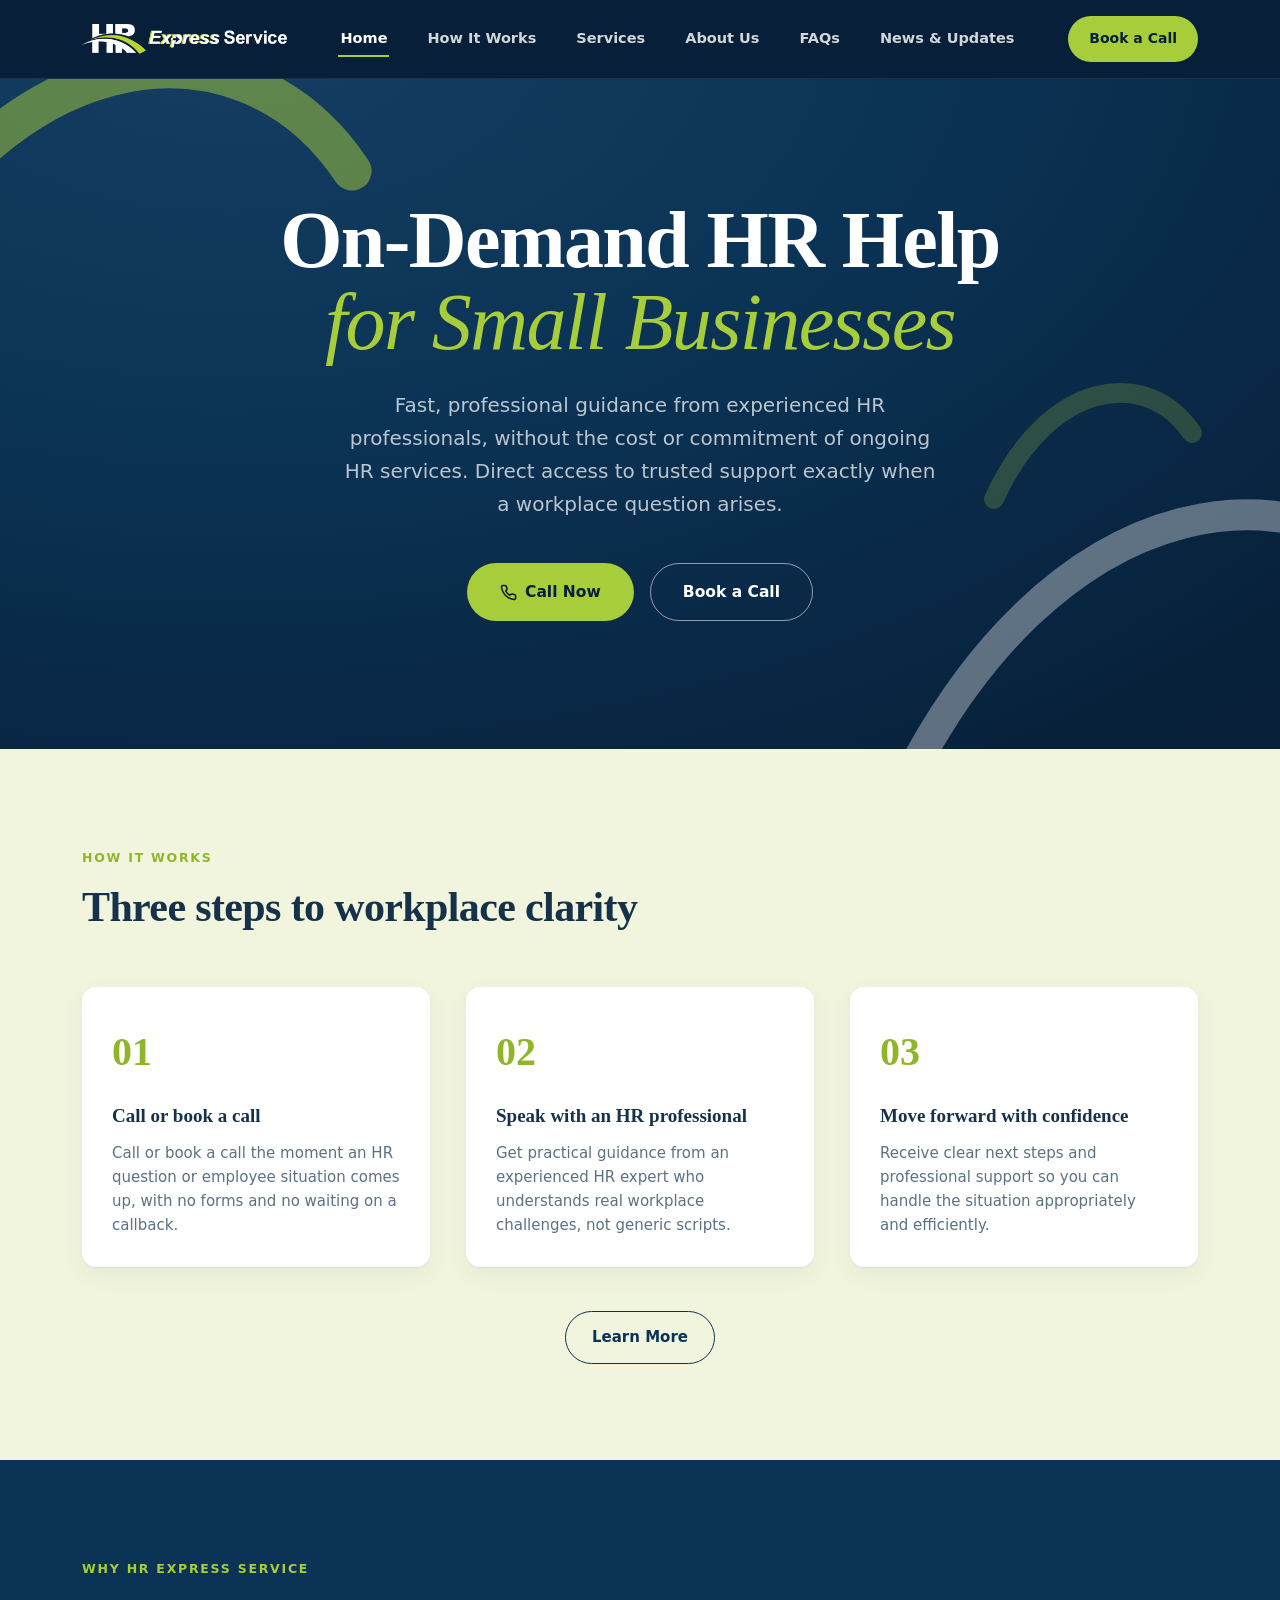
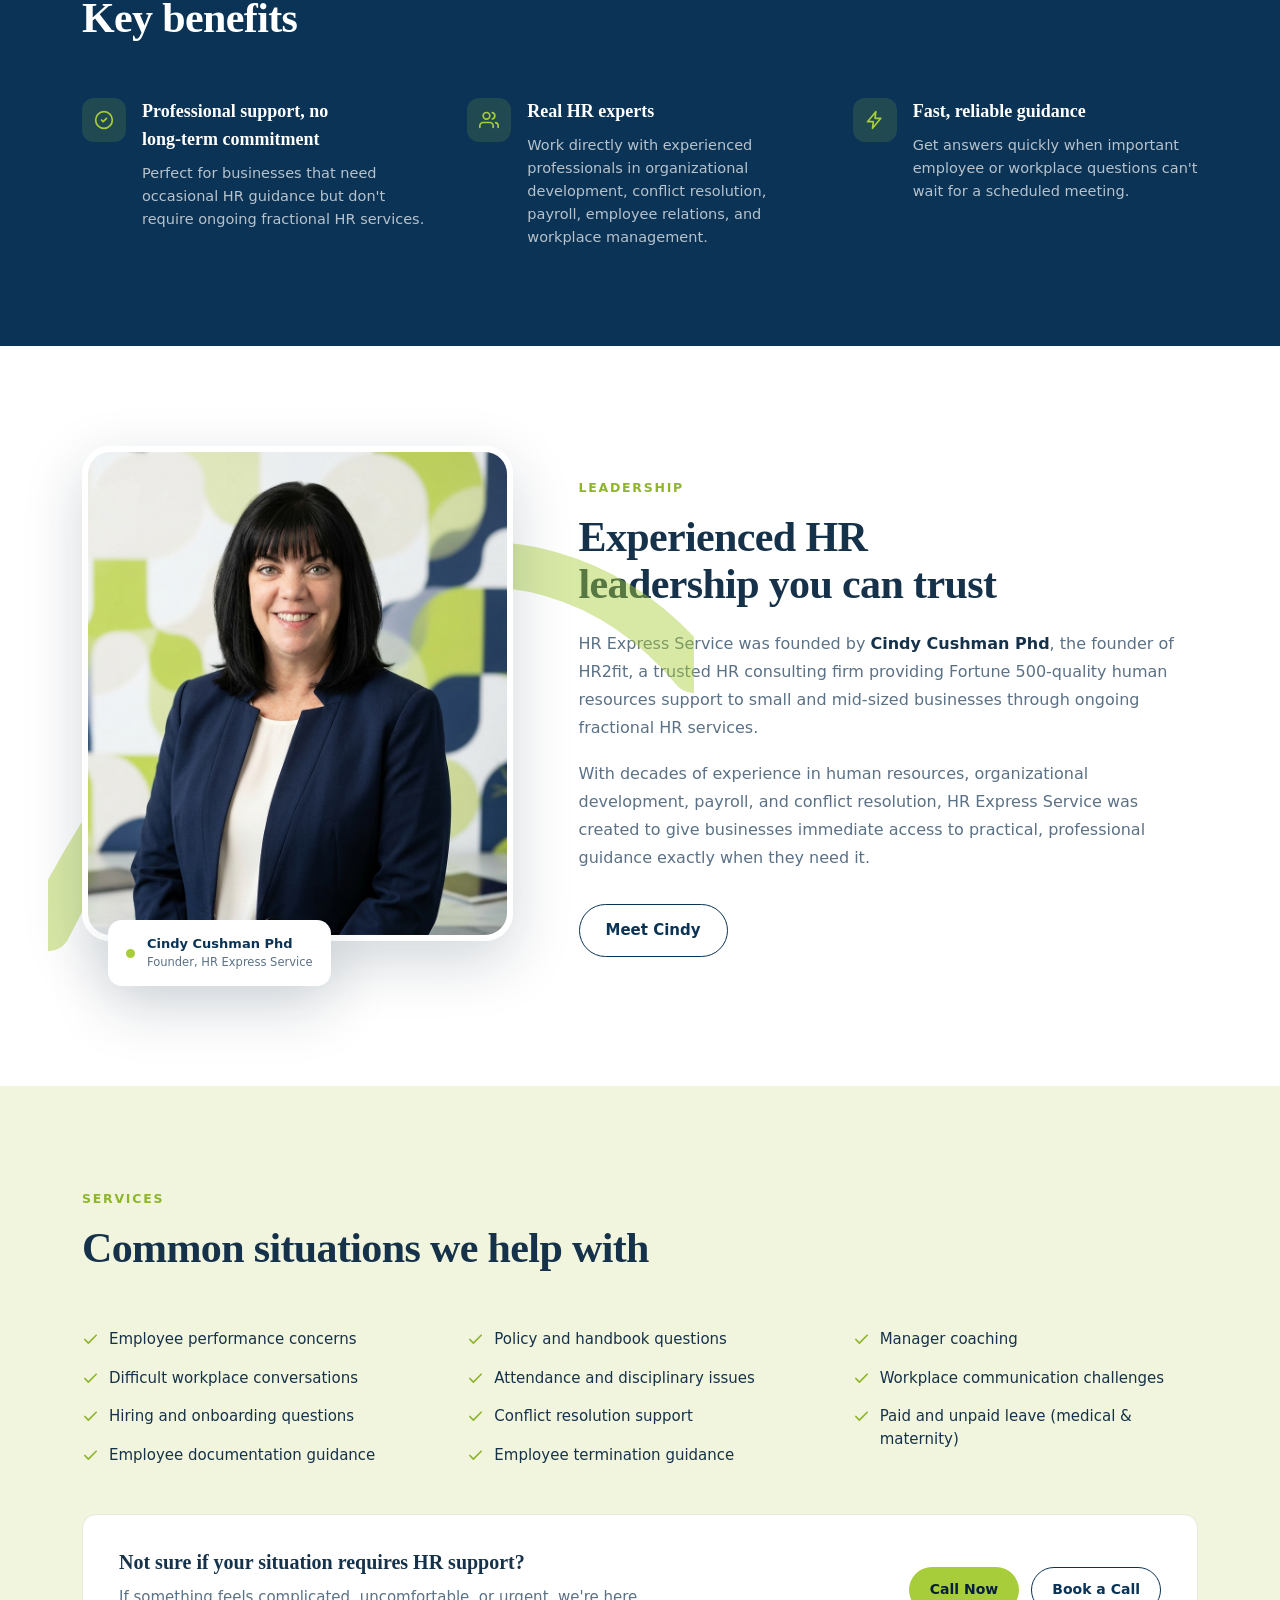
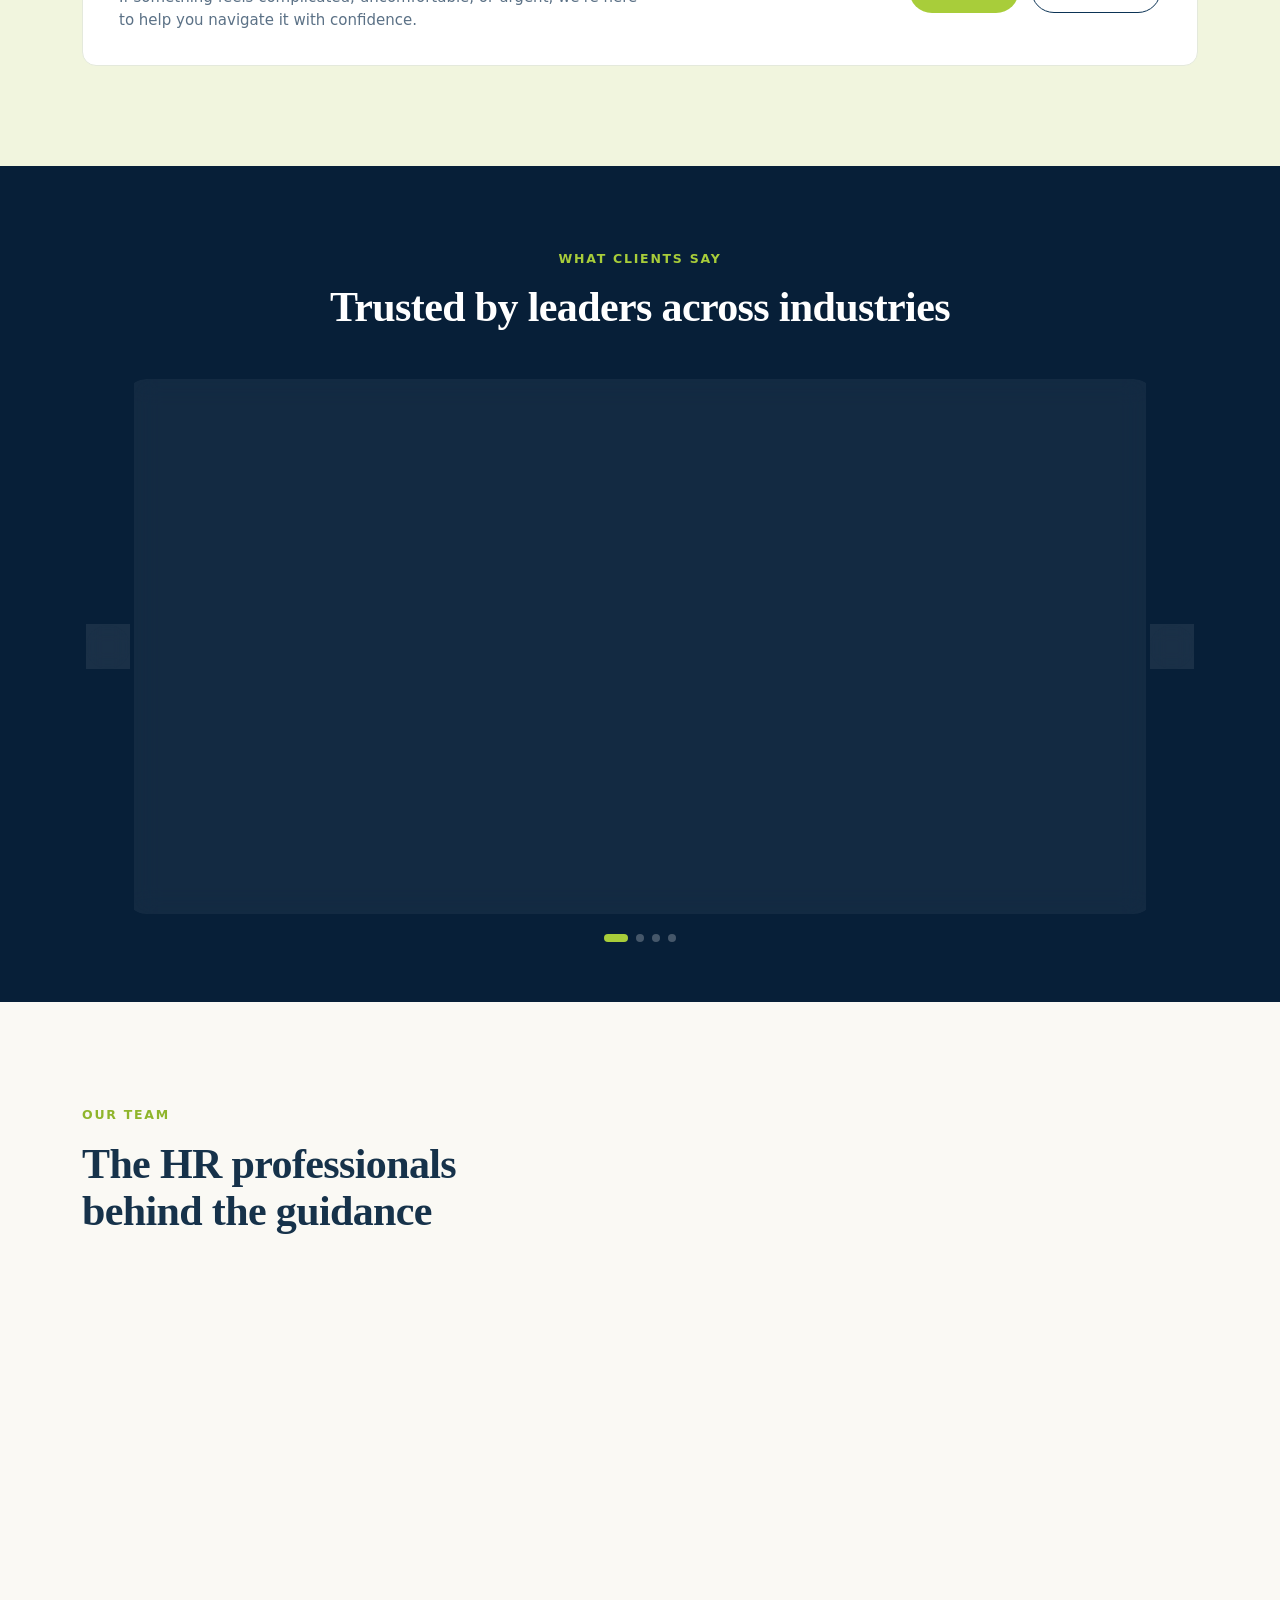
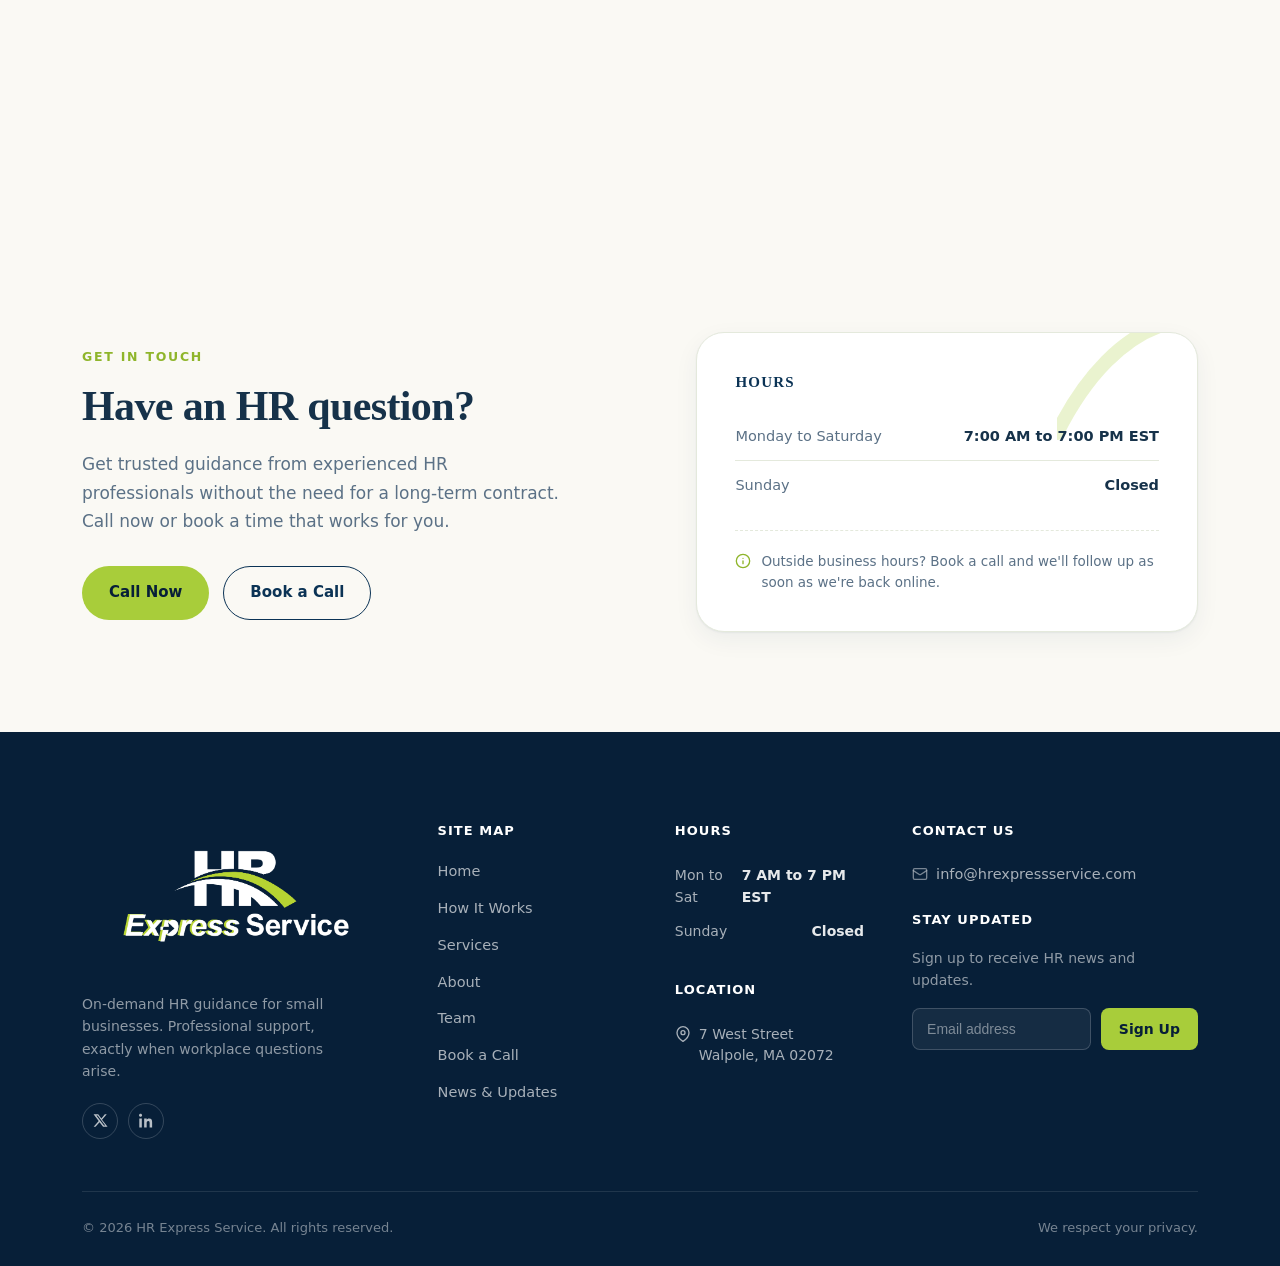
==== commit 6254ba6b: "Shorten and justify bios in about page, remove bios from home page carousel" ====
--- a/index.html
+++ b/index.html
@@ -359,64 +359,56 @@
           <div class="team-info">
             <h3>Mary Alice</h3>
             <p class="role">Human Resources Business Partner</p>
-            <p class="bio">Mary Alice is a dynamic HR professional with extensive experience across talent acquisition, compensation and benefits, workforce effectiveness, staff development, M&A, and regulatory compliance. Her experience spans consulting, nonprofit, healthcare, manufacturing, insurance, higher education, and senior living. She is passionate about aligning HR strategies with business goals, developing strong teams, and creating workplaces where employees thrive.</p>
-          </div>
+            </div>
         </div>
         <div class="team-card">
           <div class="team-photo" style="background: rgba(0,0,0,0.05);"></div>
           <div class="team-info">
             <h3>Angela</h3>
             <p class="role">To Be Added</p>
-            <p class="bio">To be added</p>
-          </div>
+            </div>
         </div>
         <div class="team-card">
           <div class="team-photo"><img src="assets/team_rob.jpg" alt="Rob" loading="lazy"></div>
           <div class="team-info">
             <h3>Rob</h3>
             <p class="role">Full Cycle Recruiter</p>
-            <p class="bio">Rob is a Talent Acquisition Professional with 25+ years of full-cycle recruiting experience across a wide range of industries and disciplines. He enjoys helping businesses of all sizes meet their staffing needs while building strong, long-lasting relationships.</p>
-          </div>
+            </div>
         </div>
         <div class="team-card">
           <div class="team-photo"><img src="assets/team_austin.jpg" alt="Austin" loading="lazy"></div>
           <div class="team-info">
             <h3>Austin</h3>
             <p class="role">To Be Added</p>
-            <p class="bio">To be added</p>
-          </div>
+            </div>
         </div>
         <div class="team-card">
           <div class="team-photo"><img src="assets/team_carrie.jpg" alt="Carrie" loading="lazy"></div>
           <div class="team-info">
             <h3>Carrie</h3>
             <p class="role">HR Consultant</p>
-            <p class="bio">Carrie is an HR Consultant with 14 years of experience supporting small medical practices and healthcare businesses. She holds a Master of Science in Organizational Leadership and is SHRM-certified, with expertise in hiring, retention, compliance, employee relations, and workplace culture. She takes a practical, people-first approach to helping healthcare organizations build stronger teams and healthier workplaces.</p>
-          </div>
+            </div>
         </div>
         <div class="team-card">
           <div class="team-photo" style="background: rgba(0,0,0,0.05);"></div>
           <div class="team-info">
             <h3>Jessica Sweat, SHRM-CP</h3>
             <p class="role">HR Generalist</p>
-            <p class="bio">Jessica Sweat is an HR Generalist with a master’s degree in Human Resources from Boston College and SHRM certification. She brings expertise in HR best practices, employee relations, and organizational development, with a strong focus on fostering positive workplace cultures and supporting both employees and leadership.</p>
-          </div>
+            </div>
         </div>
         <div class="team-card">
           <div class="team-photo" style="background: rgba(0,0,0,0.05);"></div>
           <div class="team-info">
             <h3>Raven</h3>
             <p class="role">HR Professional</p>
-            <p class="bio">Raven is an HR professional with 8 years of experience specializing in the restaurant industry. She holds a Bachelor’s degree in Liberal Arts from Lasell College and brings practical expertise in hiring, onboarding, employee relations, retention, and workplace culture. She helps fast-paced, customer-facing businesses build strong, supported teams.</p>
-          </div>
+            </div>
         </div>
         <div class="team-card">
           <div class="team-photo" style="background: rgba(0,0,0,0.05);"></div>
           <div class="team-info">
             <h3>Noman</h3>
             <p class="role">Creative Designer</p>
-            <p class="bio">Noman is a Creative Designer specializing in branding, UI/UX, presentations, and digital content. He combines creativity, visual storytelling, and attention to detail to create engaging designs that communicate ideas clearly and effectively.</p>
-          </div>
+            </div>
         </div>
         <!-- set B (duplicate for seamless loop) -->
         <div class="team-card" aria-hidden="true">
@@ -424,64 +416,56 @@
           <div class="team-info">
             <h3>Mary Alice</h3>
             <p class="role">Human Resources Business Partner</p>
-            <p class="bio">Mary Alice is a dynamic HR professional with extensive experience across talent acquisition, compensation and benefits, workforce effectiveness, staff development, M&A, and regulatory compliance. Her experience spans consulting, nonprofit, healthcare, manufacturing, insurance, higher education, and senior living. She is passionate about aligning HR strategies with business goals, developing strong teams, and creating workplaces where employees thrive.</p>
-          </div>
+            </div>
         </div>
         <div class="team-card" aria-hidden="true">
           <div class="team-photo" style="background: rgba(0,0,0,0.05);"></div>
           <div class="team-info">
             <h3>Angela</h3>
             <p class="role">To Be Added</p>
-            <p class="bio">To be added</p>
-          </div>
+            </div>
         </div>
         <div class="team-card" aria-hidden="true">
           <div class="team-photo"><img src="assets/team_rob.jpg" alt="Rob" loading="lazy"></div>
           <div class="team-info">
             <h3>Rob</h3>
             <p class="role">Full Cycle Recruiter</p>
-            <p class="bio">Rob is a Talent Acquisition Professional with 25+ years of full-cycle recruiting experience across a wide range of industries and disciplines. He enjoys helping businesses of all sizes meet their staffing needs while building strong, long-lasting relationships.</p>
-          </div>
+            </div>
         </div>
         <div class="team-card" aria-hidden="true">
           <div class="team-photo"><img src="assets/team_austin.jpg" alt="Austin" loading="lazy"></div>
           <div class="team-info">
             <h3>Austin</h3>
             <p class="role">To Be Added</p>
-            <p class="bio">To be added</p>
-          </div>
+            </div>
         </div>
         <div class="team-card" aria-hidden="true">
           <div class="team-photo"><img src="assets/team_carrie.jpg" alt="Carrie" loading="lazy"></div>
           <div class="team-info">
             <h3>Carrie</h3>
             <p class="role">HR Consultant</p>
-            <p class="bio">Carrie is an HR Consultant with 14 years of experience supporting small medical practices and healthcare businesses. She holds a Master of Science in Organizational Leadership and is SHRM-certified, with expertise in hiring, retention, compliance, employee relations, and workplace culture. She takes a practical, people-first approach to helping healthcare organizations build stronger teams and healthier workplaces.</p>
-          </div>
+            </div>
         </div>
         <div class="team-card" aria-hidden="true">
           <div class="team-photo" style="background: rgba(0,0,0,0.05);"></div>
           <div class="team-info">
             <h3>Jessica Sweat, SHRM-CP</h3>
             <p class="role">HR Generalist</p>
-            <p class="bio">Jessica Sweat is an HR Generalist with a master’s degree in Human Resources from Boston College and SHRM certification. She brings expertise in HR best practices, employee relations, and organizational development, with a strong focus on fostering positive workplace cultures and supporting both employees and leadership.</p>
-          </div>
+            </div>
         </div>
         <div class="team-card" aria-hidden="true">
           <div class="team-photo" style="background: rgba(0,0,0,0.05);"></div>
           <div class="team-info">
             <h3>Raven</h3>
             <p class="role">HR Professional</p>
-            <p class="bio">Raven is an HR professional with 8 years of experience specializing in the restaurant industry. She holds a Bachelor’s degree in Liberal Arts from Lasell College and brings practical expertise in hiring, onboarding, employee relations, retention, and workplace culture. She helps fast-paced, customer-facing businesses build strong, supported teams.</p>
-          </div>
+            </div>
         </div>
         <div class="team-card" aria-hidden="true">
           <div class="team-photo" style="background: rgba(0,0,0,0.05);"></div>
           <div class="team-info">
             <h3>Noman</h3>
             <p class="role">Creative Designer</p>
-            <p class="bio">Noman is a Creative Designer specializing in branding, UI/UX, presentations, and digital content. He combines creativity, visual storytelling, and attention to detail to create engaging designs that communicate ideas clearly and effectively.</p>
-          </div>
+            </div>
         </div>
       </div>
       <button class="team-nav next" id="teamNext" aria-label="Scroll right">
--- a/style.css
+++ b/style.css
@@ -900,7 +900,7 @@
   color: rgba(180, 195, 230, 0.85);
   line-height: 1.6;
   margin: 0;
-}
+ text-align: justify; }
 
 /* ── Initials fallback ─── */
 .team-member-photo--initials {
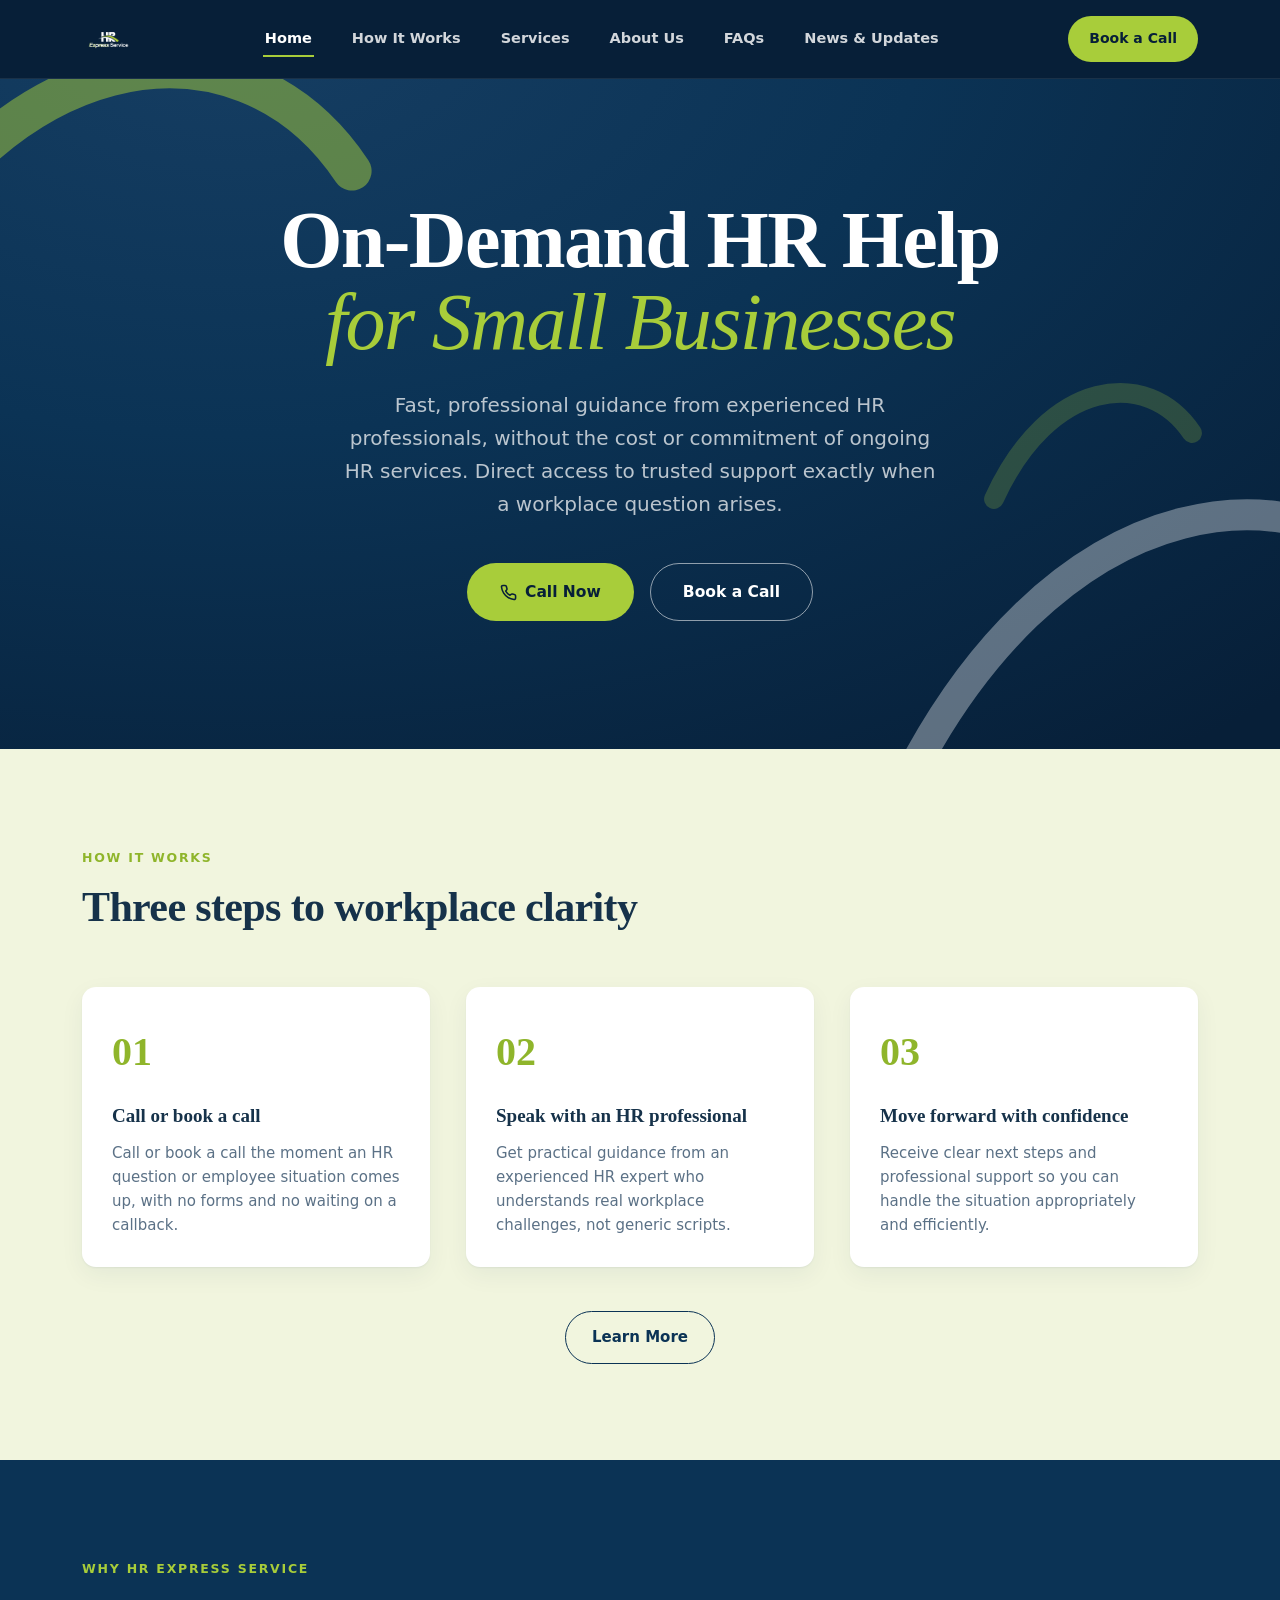
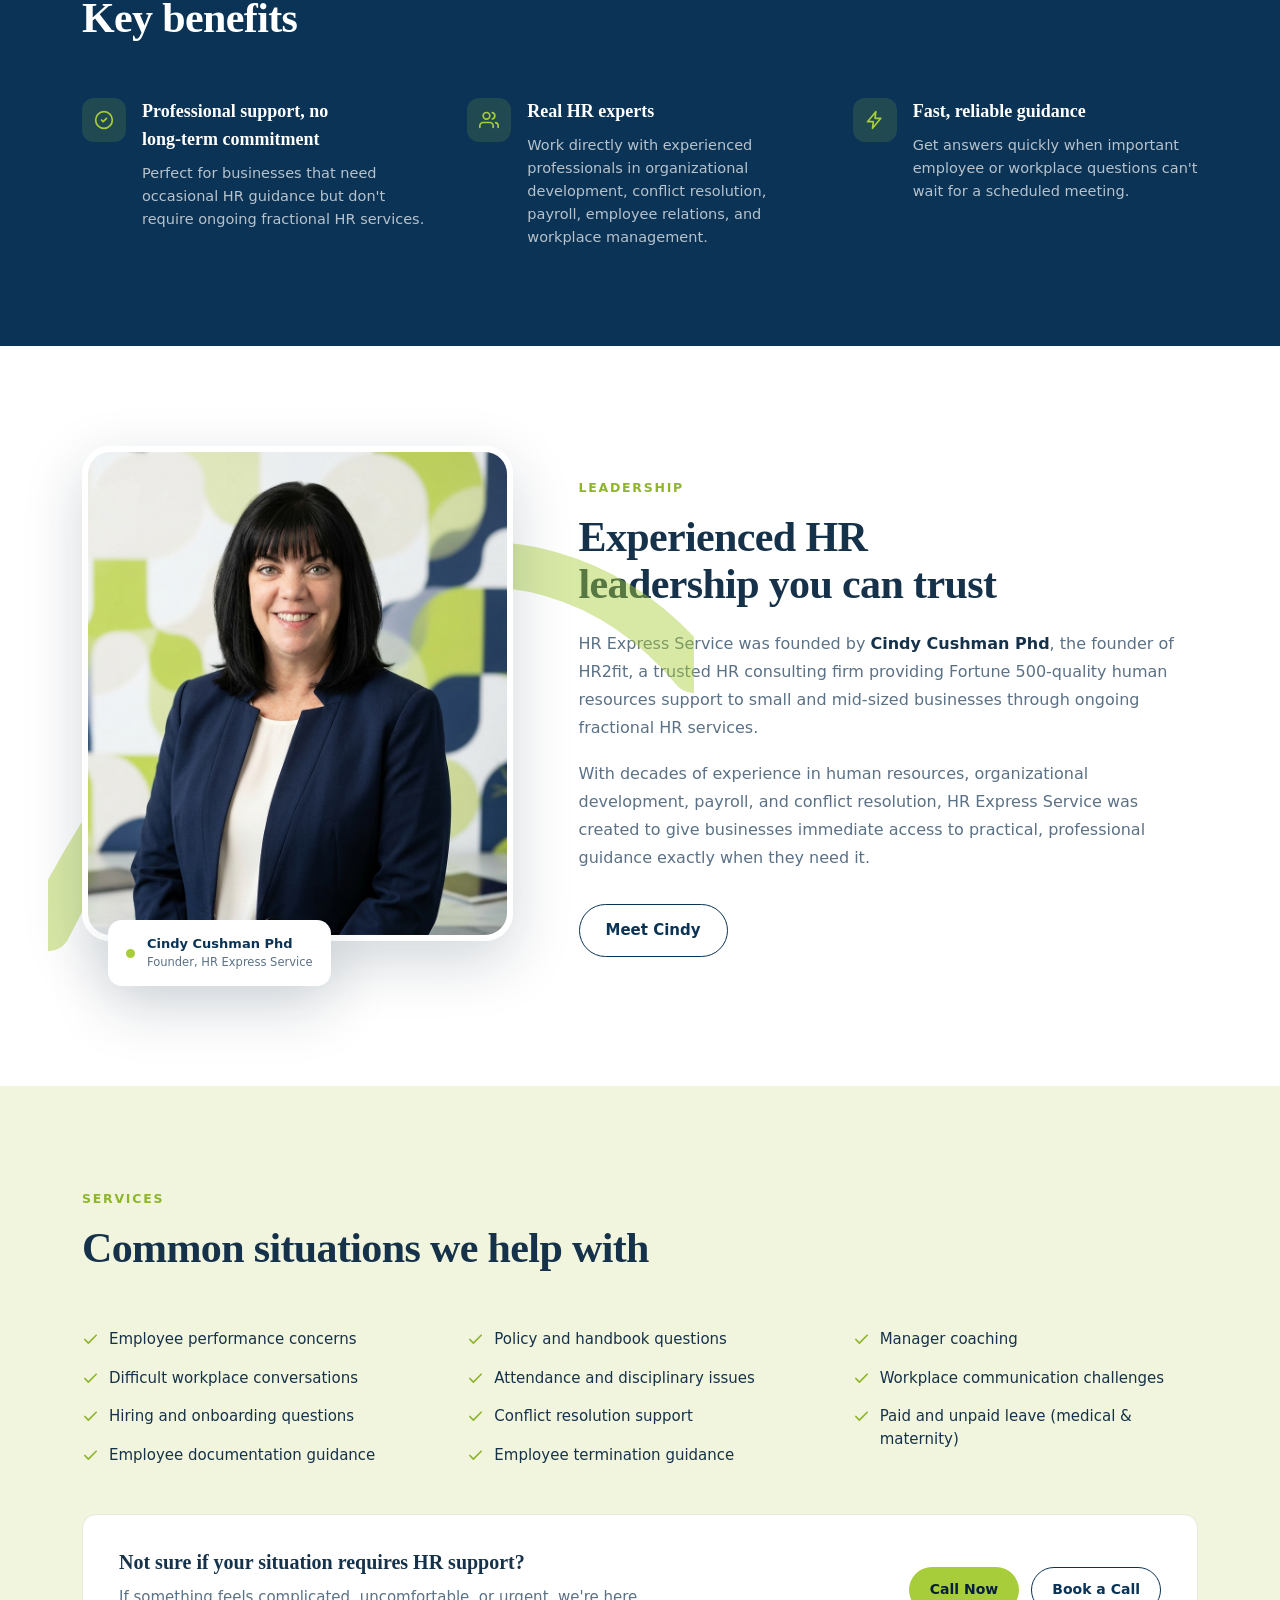
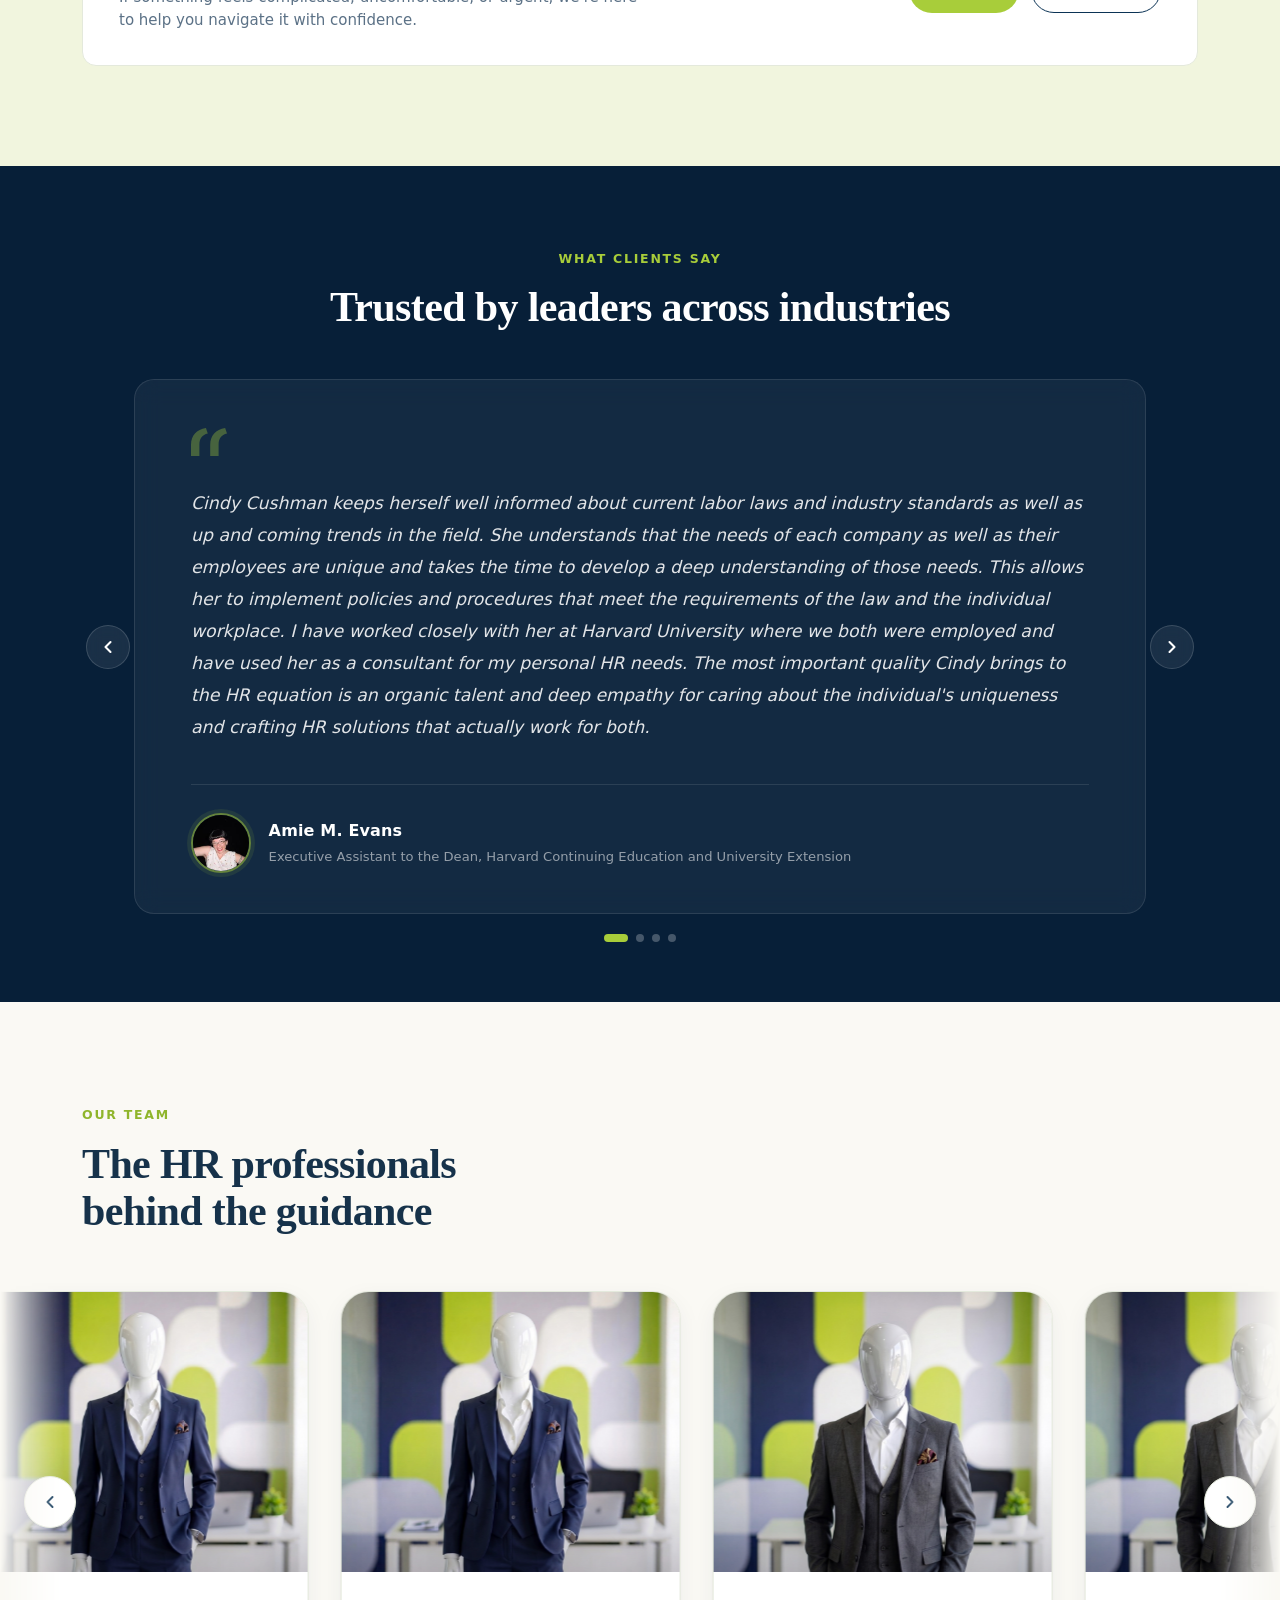
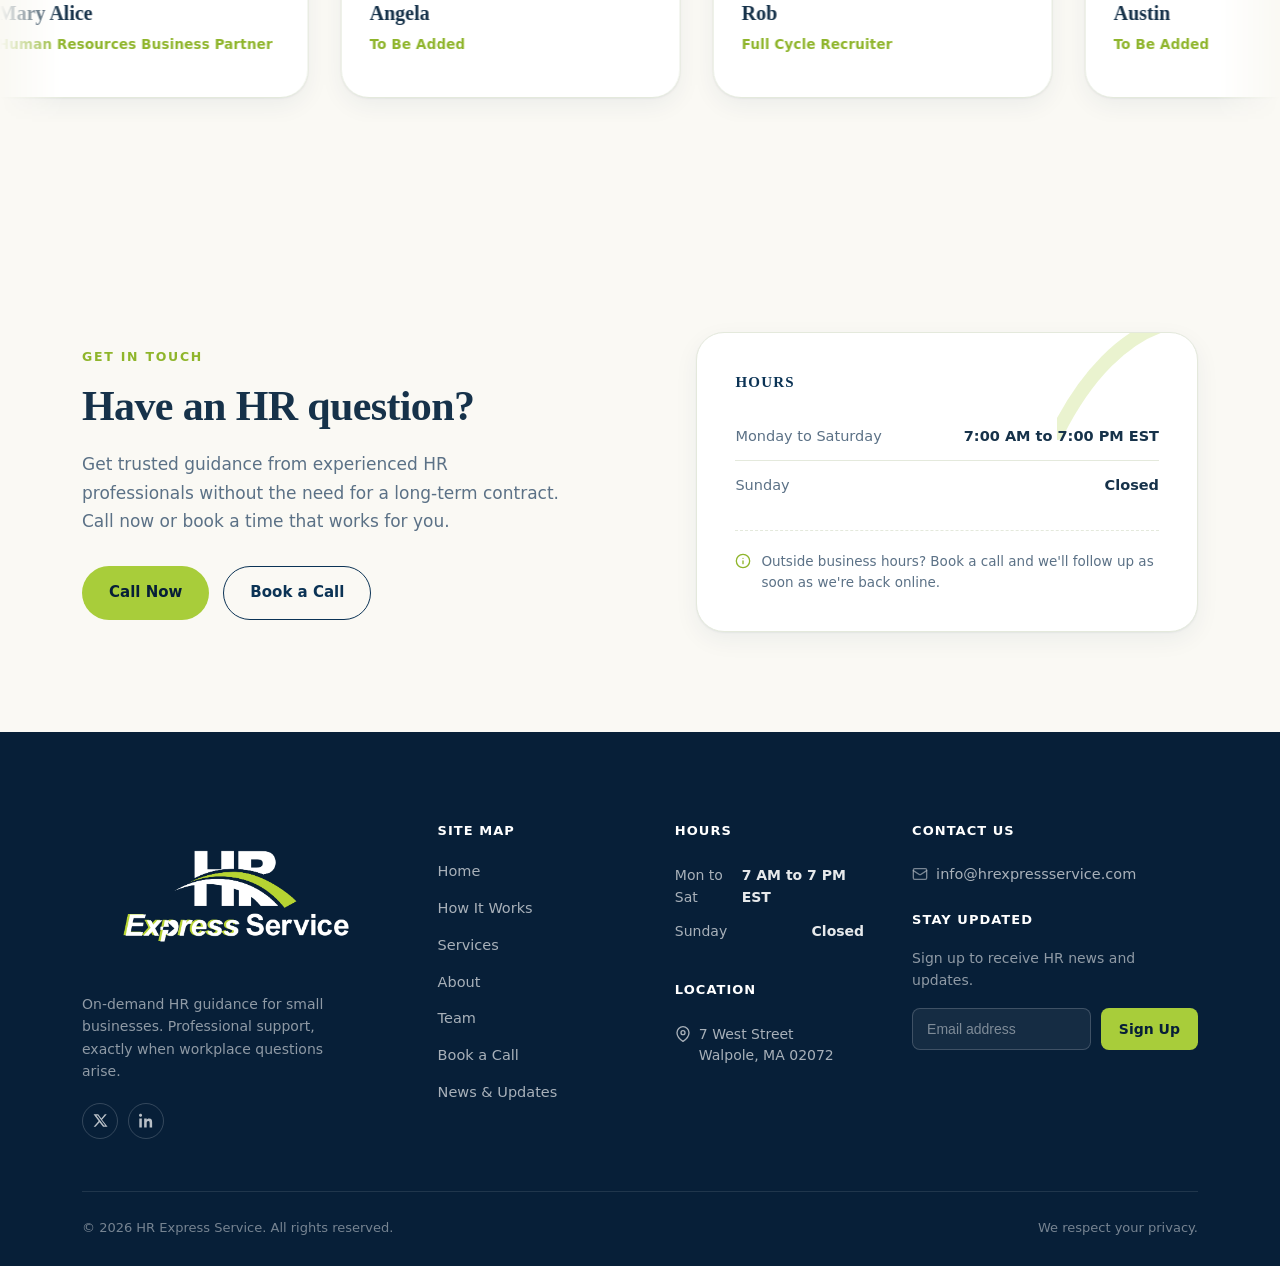
==== commit 82e9f1eb: "Update team photos with placeholders and Noman's photo" ====
--- a/index.html
+++ b/index.html
@@ -355,56 +355,56 @@
       <div class="team-track" id="teamTrack">
         <!-- set A -->
         <div class="team-card">
-          <div class="team-photo"><img src="assets/team_mary_alice.jpg" alt="Mary Alice" loading="lazy"></div>
+          <div class="team-photo"><img src="assets/team_woman.jpg" alt="Mary Alice" loading="lazy"></div>
           <div class="team-info">
             <h3>Mary Alice</h3>
             <p class="role">Human Resources Business Partner</p>
             </div>
         </div>
         <div class="team-card">
-          <div class="team-photo" style="background: rgba(0,0,0,0.05);"></div>
+          <div class="team-photo"><img src="assets/team_woman.jpg" alt="Angela" loading="lazy"></div>
           <div class="team-info">
             <h3>Angela</h3>
             <p class="role">To Be Added</p>
             </div>
         </div>
         <div class="team-card">
-          <div class="team-photo"><img src="assets/team_rob.jpg" alt="Rob" loading="lazy"></div>
+          <div class="team-photo"><img src="assets/team_man.jpg" alt="Rob" loading="lazy"></div>
           <div class="team-info">
             <h3>Rob</h3>
             <p class="role">Full Cycle Recruiter</p>
             </div>
         </div>
         <div class="team-card">
-          <div class="team-photo"><img src="assets/team_austin.jpg" alt="Austin" loading="lazy"></div>
+          <div class="team-photo"><img src="assets/team_man.jpg" alt="Austin" loading="lazy"></div>
           <div class="team-info">
             <h3>Austin</h3>
             <p class="role">To Be Added</p>
             </div>
         </div>
         <div class="team-card">
-          <div class="team-photo"><img src="assets/team_carrie.jpg" alt="Carrie" loading="lazy"></div>
+          <div class="team-photo"><img src="assets/team_woman.jpg" alt="Carrie" loading="lazy"></div>
           <div class="team-info">
             <h3>Carrie</h3>
             <p class="role">HR Consultant</p>
             </div>
         </div>
         <div class="team-card">
-          <div class="team-photo" style="background: rgba(0,0,0,0.05);"></div>
+          <div class="team-photo"><img src="assets/team_woman.jpg" alt="Jessica Sweat, SHRM-CP" loading="lazy"></div>
           <div class="team-info">
             <h3>Jessica Sweat, SHRM-CP</h3>
             <p class="role">HR Generalist</p>
             </div>
         </div>
         <div class="team-card">
-          <div class="team-photo" style="background: rgba(0,0,0,0.05);"></div>
+          <div class="team-photo"><img src="assets/team_woman.jpg" alt="Raven" loading="lazy"></div>
           <div class="team-info">
             <h3>Raven</h3>
             <p class="role">HR Professional</p>
             </div>
         </div>
         <div class="team-card">
-          <div class="team-photo" style="background: rgba(0,0,0,0.05);"></div>
+          <div class="team-photo"><img src="assets/team_noman.jpg" alt="Noman" loading="lazy"></div>
           <div class="team-info">
             <h3>Noman</h3>
             <p class="role">Creative Designer</p>
@@ -412,56 +412,56 @@
         </div>
         <!-- set B (duplicate for seamless loop) -->
         <div class="team-card" aria-hidden="true">
-          <div class="team-photo"><img src="assets/team_mary_alice.jpg" alt="Mary Alice" loading="lazy"></div>
+          <div class="team-photo"><img src="assets/team_woman.jpg" alt="Mary Alice" loading="lazy"></div>
           <div class="team-info">
             <h3>Mary Alice</h3>
             <p class="role">Human Resources Business Partner</p>
             </div>
         </div>
         <div class="team-card" aria-hidden="true">
-          <div class="team-photo" style="background: rgba(0,0,0,0.05);"></div>
+          <div class="team-photo"><img src="assets/team_woman.jpg" alt="Angela" loading="lazy"></div>
           <div class="team-info">
             <h3>Angela</h3>
             <p class="role">To Be Added</p>
             </div>
         </div>
         <div class="team-card" aria-hidden="true">
-          <div class="team-photo"><img src="assets/team_rob.jpg" alt="Rob" loading="lazy"></div>
+          <div class="team-photo"><img src="assets/team_man.jpg" alt="Rob" loading="lazy"></div>
           <div class="team-info">
             <h3>Rob</h3>
             <p class="role">Full Cycle Recruiter</p>
             </div>
         </div>
         <div class="team-card" aria-hidden="true">
-          <div class="team-photo"><img src="assets/team_austin.jpg" alt="Austin" loading="lazy"></div>
+          <div class="team-photo"><img src="assets/team_man.jpg" alt="Austin" loading="lazy"></div>
           <div class="team-info">
             <h3>Austin</h3>
             <p class="role">To Be Added</p>
             </div>
         </div>
         <div class="team-card" aria-hidden="true">
-          <div class="team-photo"><img src="assets/team_carrie.jpg" alt="Carrie" loading="lazy"></div>
+          <div class="team-photo"><img src="assets/team_woman.jpg" alt="Carrie" loading="lazy"></div>
           <div class="team-info">
             <h3>Carrie</h3>
             <p class="role">HR Consultant</p>
             </div>
         </div>
         <div class="team-card" aria-hidden="true">
-          <div class="team-photo" style="background: rgba(0,0,0,0.05);"></div>
+          <div class="team-photo"><img src="assets/team_woman.jpg" alt="Jessica Sweat, SHRM-CP" loading="lazy"></div>
           <div class="team-info">
             <h3>Jessica Sweat, SHRM-CP</h3>
             <p class="role">HR Generalist</p>
             </div>
         </div>
         <div class="team-card" aria-hidden="true">
-          <div class="team-photo" style="background: rgba(0,0,0,0.05);"></div>
+          <div class="team-photo"><img src="assets/team_woman.jpg" alt="Raven" loading="lazy"></div>
           <div class="team-info">
             <h3>Raven</h3>
             <p class="role">HR Professional</p>
             </div>
         </div>
         <div class="team-card" aria-hidden="true">
-          <div class="team-photo" style="background: rgba(0,0,0,0.05);"></div>
+          <div class="team-photo"><img src="assets/team_noman.jpg" alt="Noman" loading="lazy"></div>
           <div class="team-info">
             <h3>Noman</h3>
             <p class="role">Creative Designer</p>
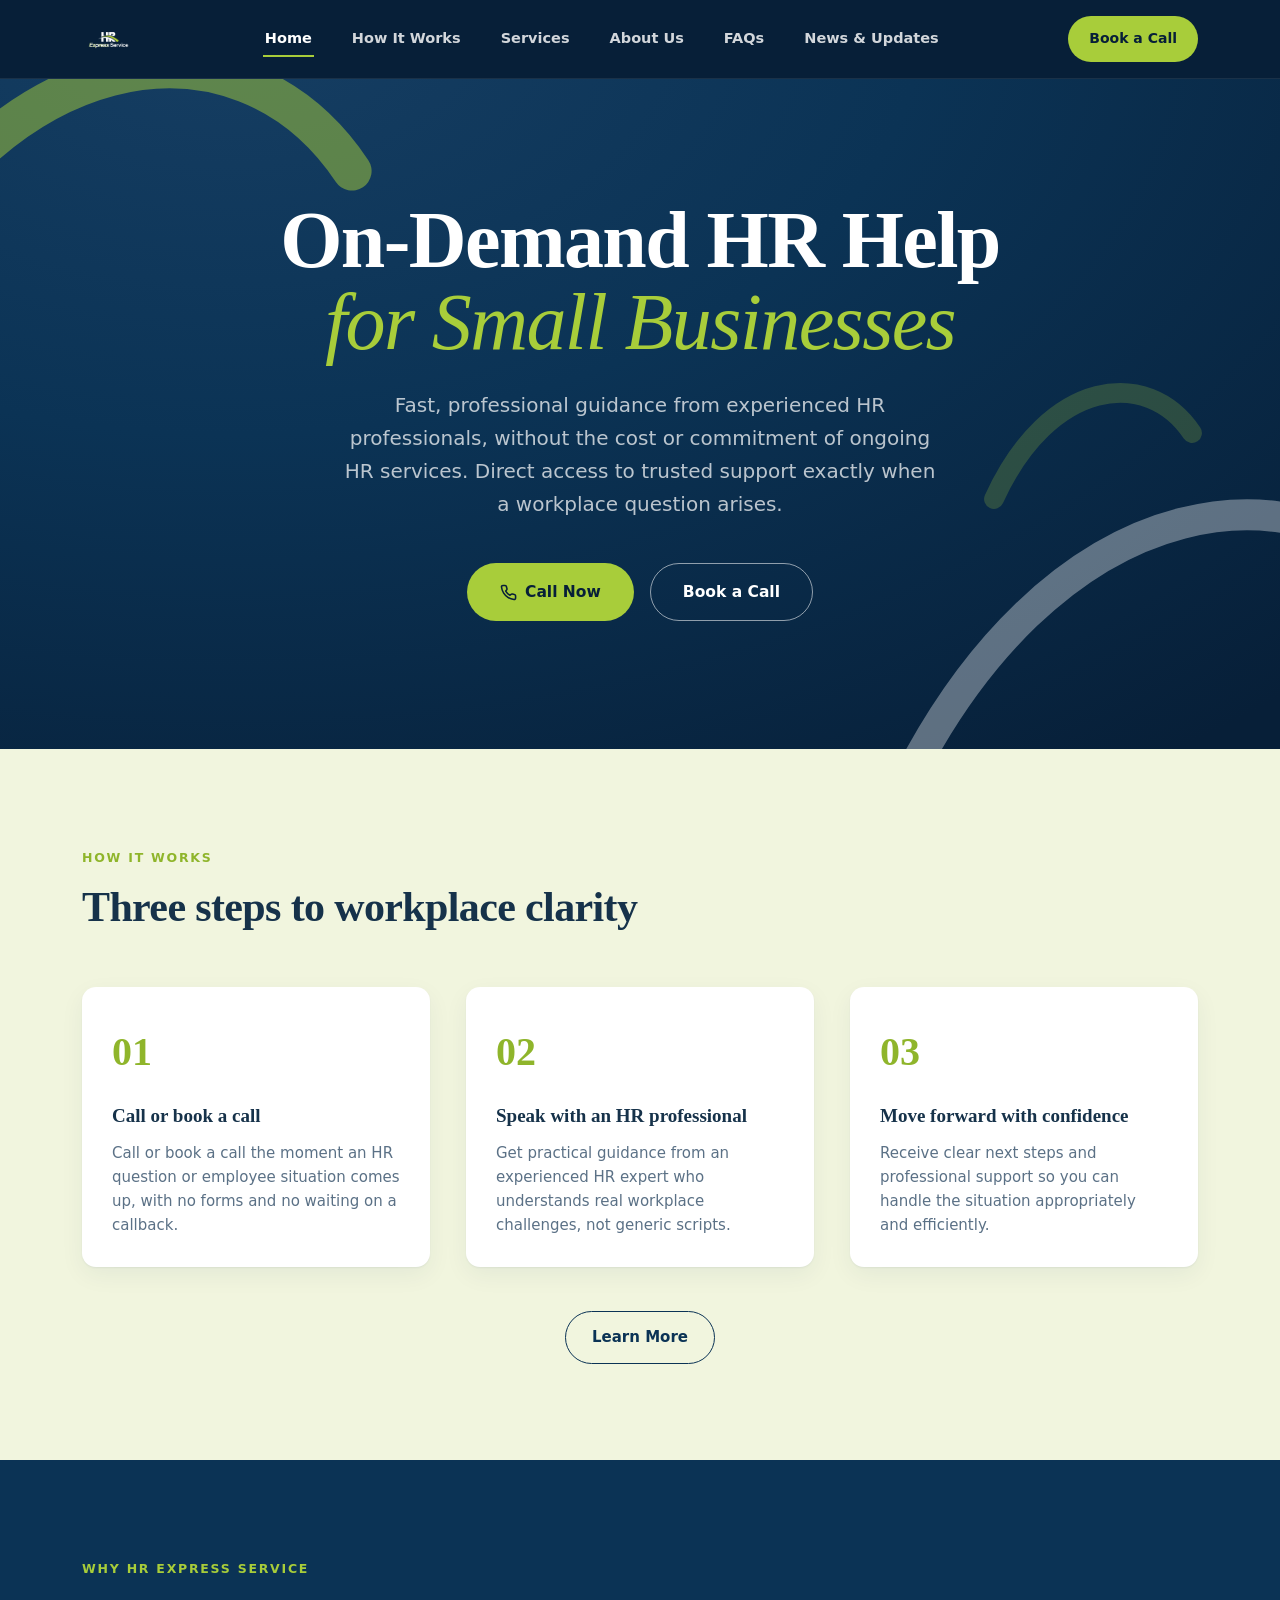
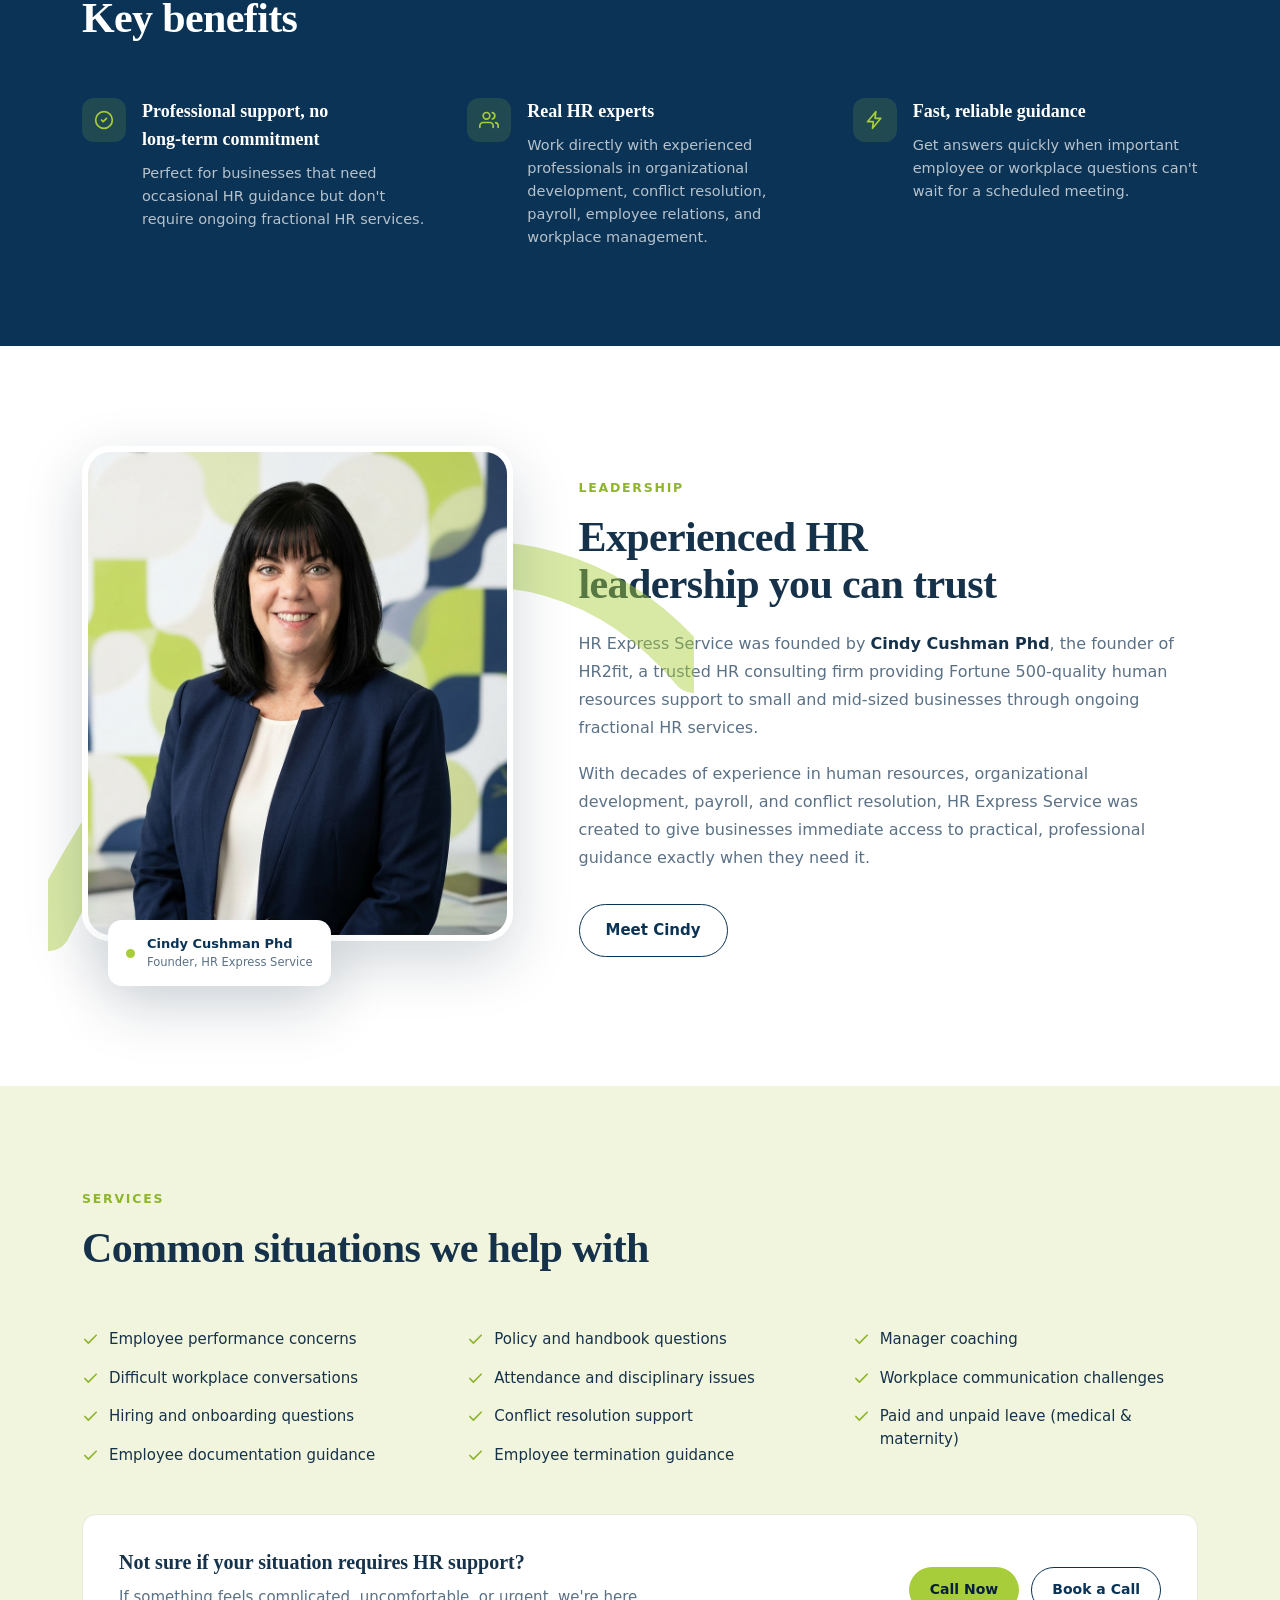
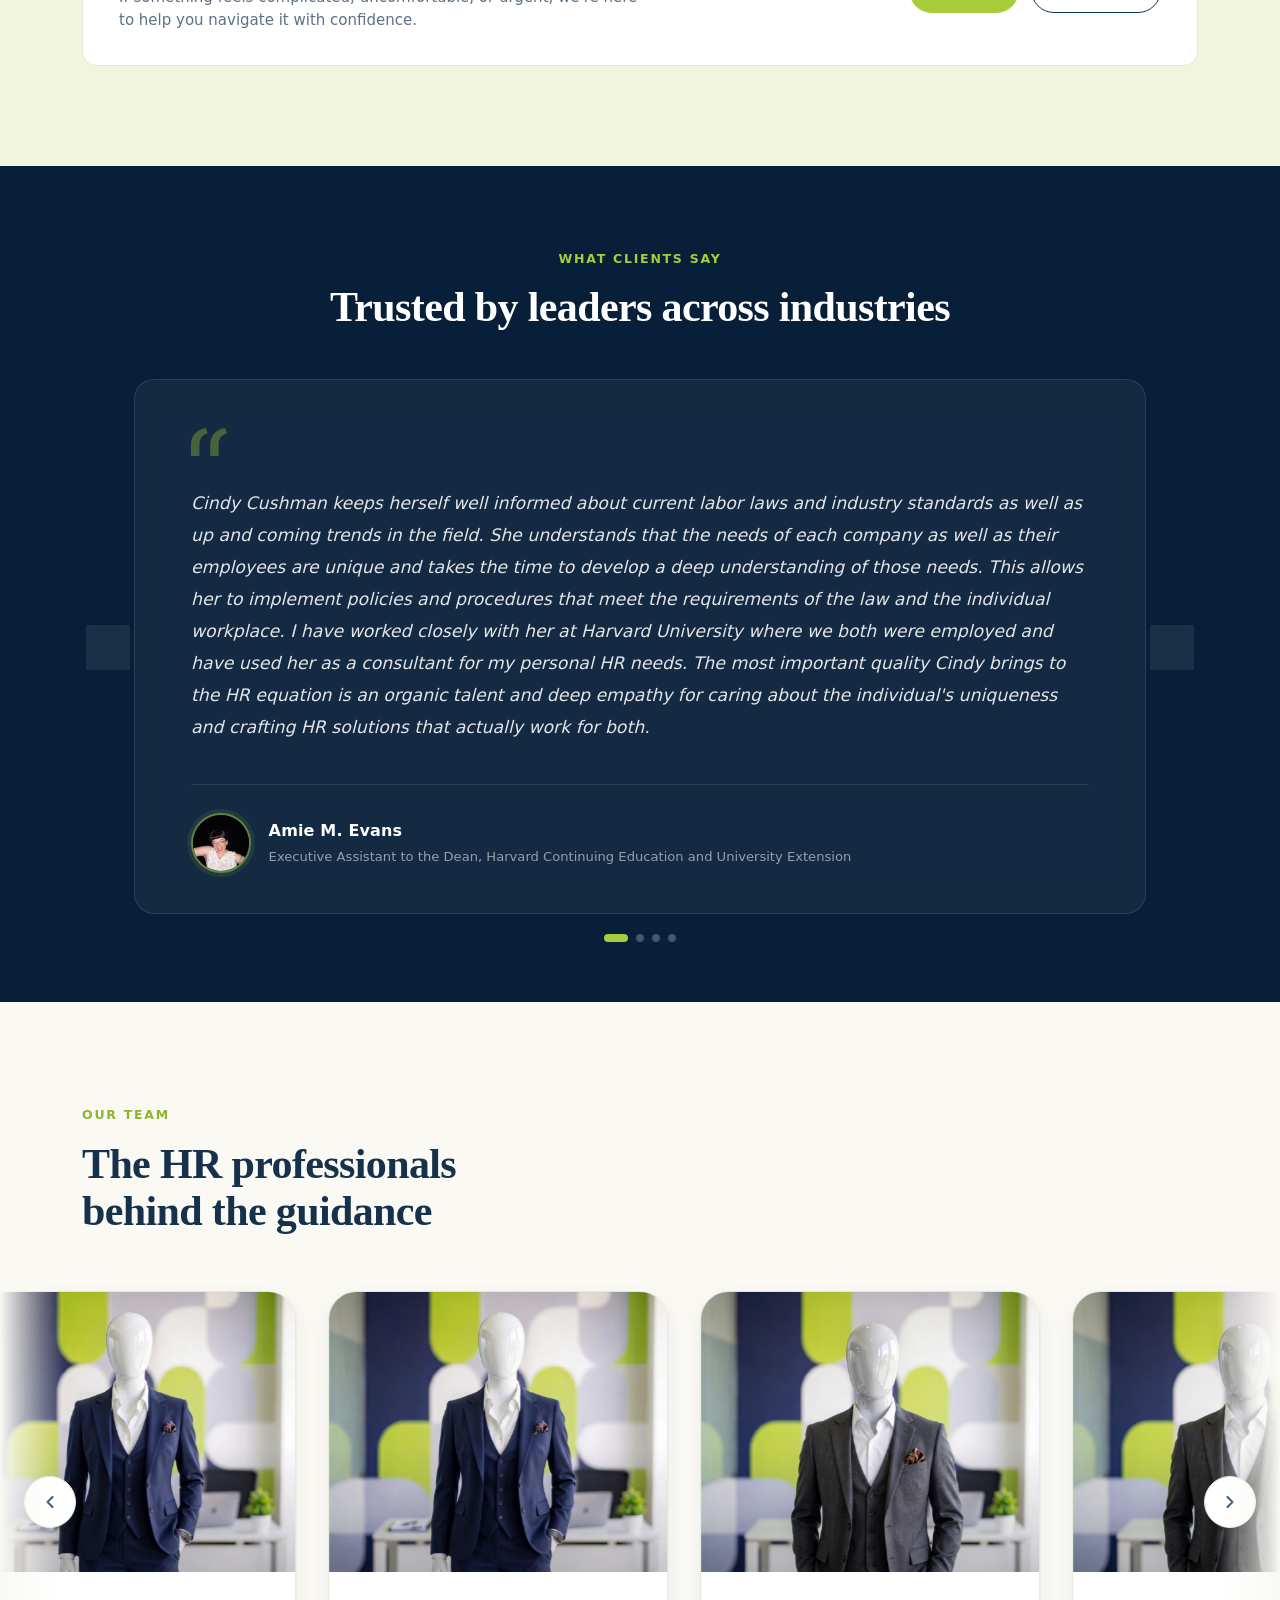
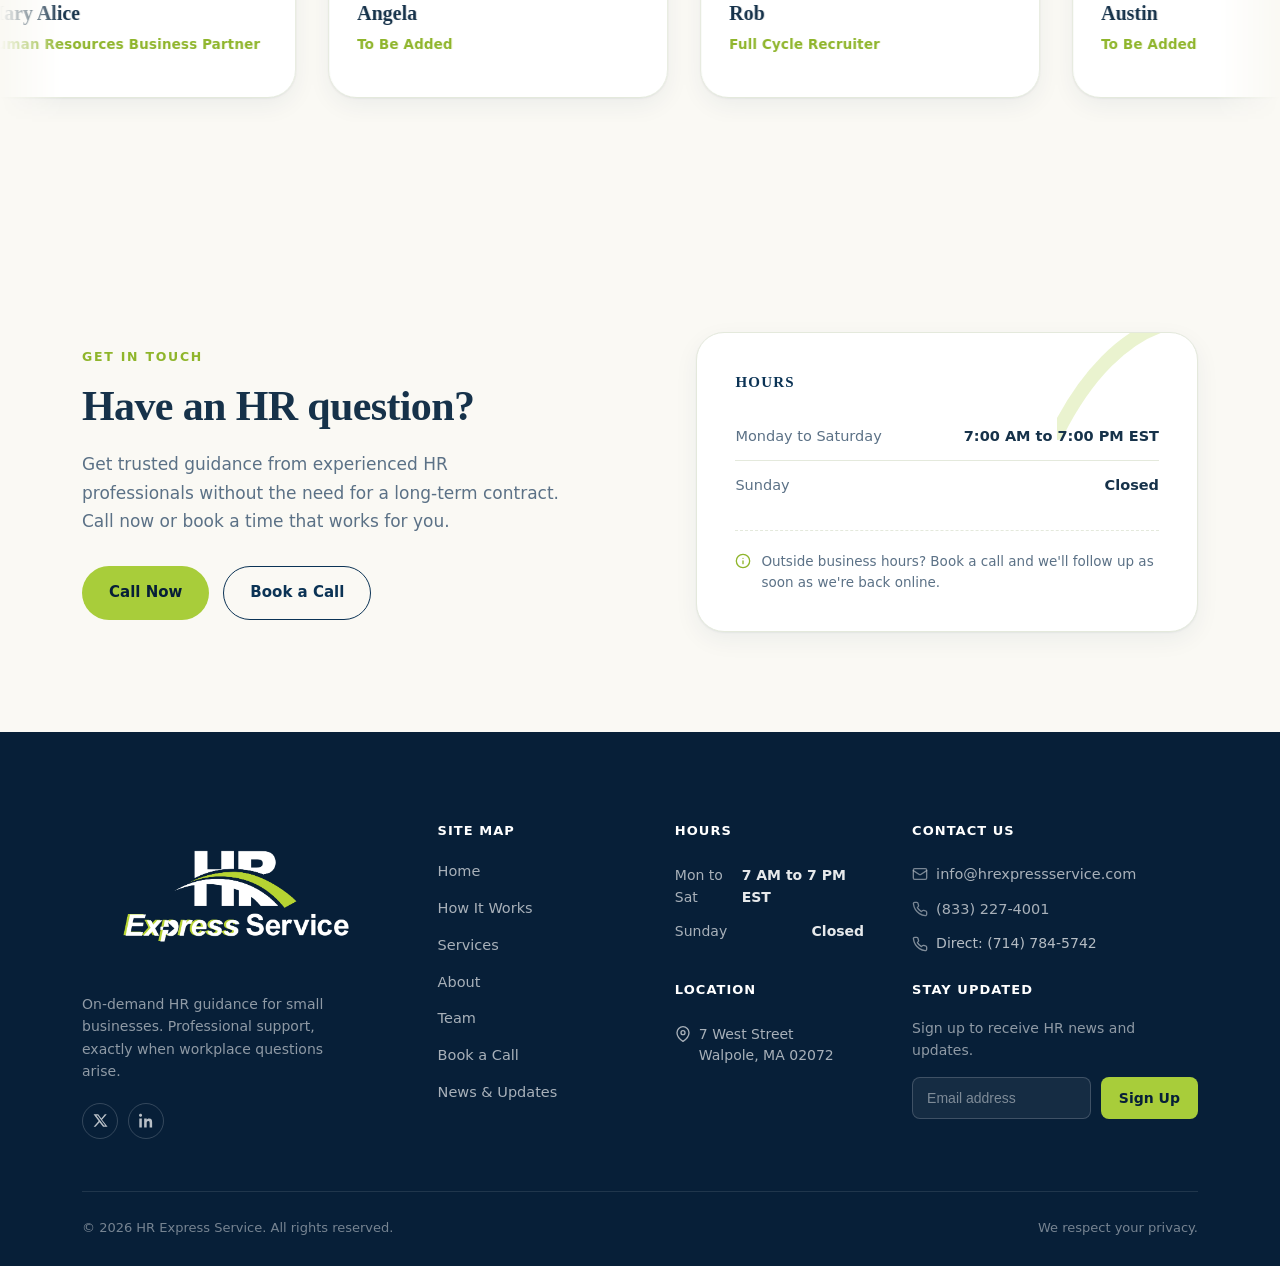
==== commit e0c02ff7: "Add business phone numbers to footer and update tel links" ====
--- a/index.html
+++ b/index.html
@@ -94,7 +94,7 @@
       <h1>On-Demand HR Help <em>for Small Businesses</em></h1>
       <p class="lede">Fast, professional guidance from experienced HR professionals, without the cost or commitment of ongoing HR services. Direct access to trusted support exactly when a workplace question arises.</p>
       <div class="cta-row">
-        <a href="tel:+10000000000" class="btn btn-primary">
+        <a href="tel:+18332274001" class="btn btn-primary">
           <svg width="17" height="17" viewBox="0 0 24 24" fill="none" stroke="currentColor" stroke-width="2.2" stroke-linecap="round" stroke-linejoin="round"><path d="M22 16.92v3a2 2 0 0 1-2.18 2 19.79 19.79 0 0 1-8.63-3.07 19.5 19.5 0 0 1-6-6 19.79 19.79 0 0 1-3.07-8.67A2 2 0 0 1 4.11 2h3a2 2 0 0 1 2 1.72c.12.9.34 1.79.65 2.65a2 2 0 0 1-.45 2.11L8.09 9.91a16 16 0 0 0 6 6l1.43-1.27a2 2 0 0 1 2.11-.45c.86.31 1.75.53 2.65.65A2 2 0 0 1 22 16.92z"/></svg>
           Call Now
         </a>
@@ -221,7 +221,7 @@
           <p>If something feels complicated, uncomfortable, or urgent, we're here to help you navigate it with confidence.</p>
         </div>
         <div class="unsure-cta">
-          <a href="tel:+10000000000" class="btn btn-primary btn-sm">Call Now</a>
+          <a href="tel:+18332274001" class="btn btn-primary btn-sm">Call Now</a>
           <a href="book-a-call.html" class="btn btn-outline btn-sm">Book a Call</a>
         </div>
       </div>
@@ -482,7 +482,7 @@
         <h2>Have an HR question?</h2>
         <p class="lede">Get trusted guidance from experienced HR professionals without the need for a long-term contract. Call now or book a time that works for you.</p>
         <div class="cta-row">
-          <a href="tel:+10000000000" class="btn btn-primary">Call Now</a>
+          <a href="tel:+18332274001" class="btn btn-primary">Call Now</a>
           <a href="book-a-call.html" class="btn btn-outline">Book a Call</a>
         </div>
       </div>
@@ -545,6 +545,14 @@
         <a href="mailto:info@hrexpressservice.com" class="footer-email-link" aria-label="Email HR Express Service">
           <svg width="16" height="16" viewBox="0 0 24 24" fill="none" stroke="currentColor" stroke-width="2" stroke-linecap="round" stroke-linejoin="round"><rect x="2" y="4" width="20" height="16" rx="2"/><path d="m22 7-8.97 5.7a1.94 1.94 0 0 1-2.06 0L2 7"/></svg>
           info@hrexpressservice.com
+        </a>
+        <a href="tel:+18332274001" class="footer-email-link" aria-label="Call HR Express Service" style="margin-top: 8px;">
+          <svg width="16" height="16" viewBox="0 0 24 24" fill="none" stroke="currentColor" stroke-width="2" stroke-linecap="round" stroke-linejoin="round"><path d="M22 16.92v3a2 2 0 0 1-2.18 2 19.79 19.79 0 0 1-8.63-3.07 19.5 19.5 0 0 1-6-6 19.79 19.79 0 0 1-3.07-8.67A2 2 0 0 1 4.11 2h3a2 2 0 0 1 2 1.72c.12.9.34 1.79.65 2.65a2 2 0 0 1-.45 2.11L8.09 9.91a16 16 0 0 0 6 6l1.43-1.27a2 2 0 0 1 2.11-.45c.86.31 1.75.53 2.65.65A2 2 0 0 1 22 16.92z"/></svg>
+          (833) 227-4001
+        </a>
+        <a href="tel:+17147845742" class="footer-email-link" aria-label="Call Cindy Cushman Direct" style="margin-top: 8px; color: rgba(255,255,255,0.7); font-size: 14px;">
+          <svg width="16" height="16" viewBox="0 0 24 24" fill="none" stroke="currentColor" stroke-width="2" stroke-linecap="round" stroke-linejoin="round"><path d="M22 16.92v3a2 2 0 0 1-2.18 2 19.79 19.79 0 0 1-8.63-3.07 19.5 19.5 0 0 1-6-6 19.79 19.79 0 0 1-3.07-8.67A2 2 0 0 1 4.11 2h3a2 2 0 0 1 2 1.72c.12.9.34 1.79.65 2.65a2 2 0 0 1-.45 2.11L8.09 9.91a16 16 0 0 0 6 6l1.43-1.27a2 2 0 0 1 2.11-.45c.86.31 1.75.53 2.65.65A2 2 0 0 1 22 16.92z"/></svg>
+          Direct: (714) 784-5742
         </a>
         <h4 style="margin-top:1.25rem;">Stay Updated</h4>
         <p style="font-size:14px;color:rgba(255,255,255,.55);margin-bottom:8px;">Sign up to receive HR news and updates.</p>
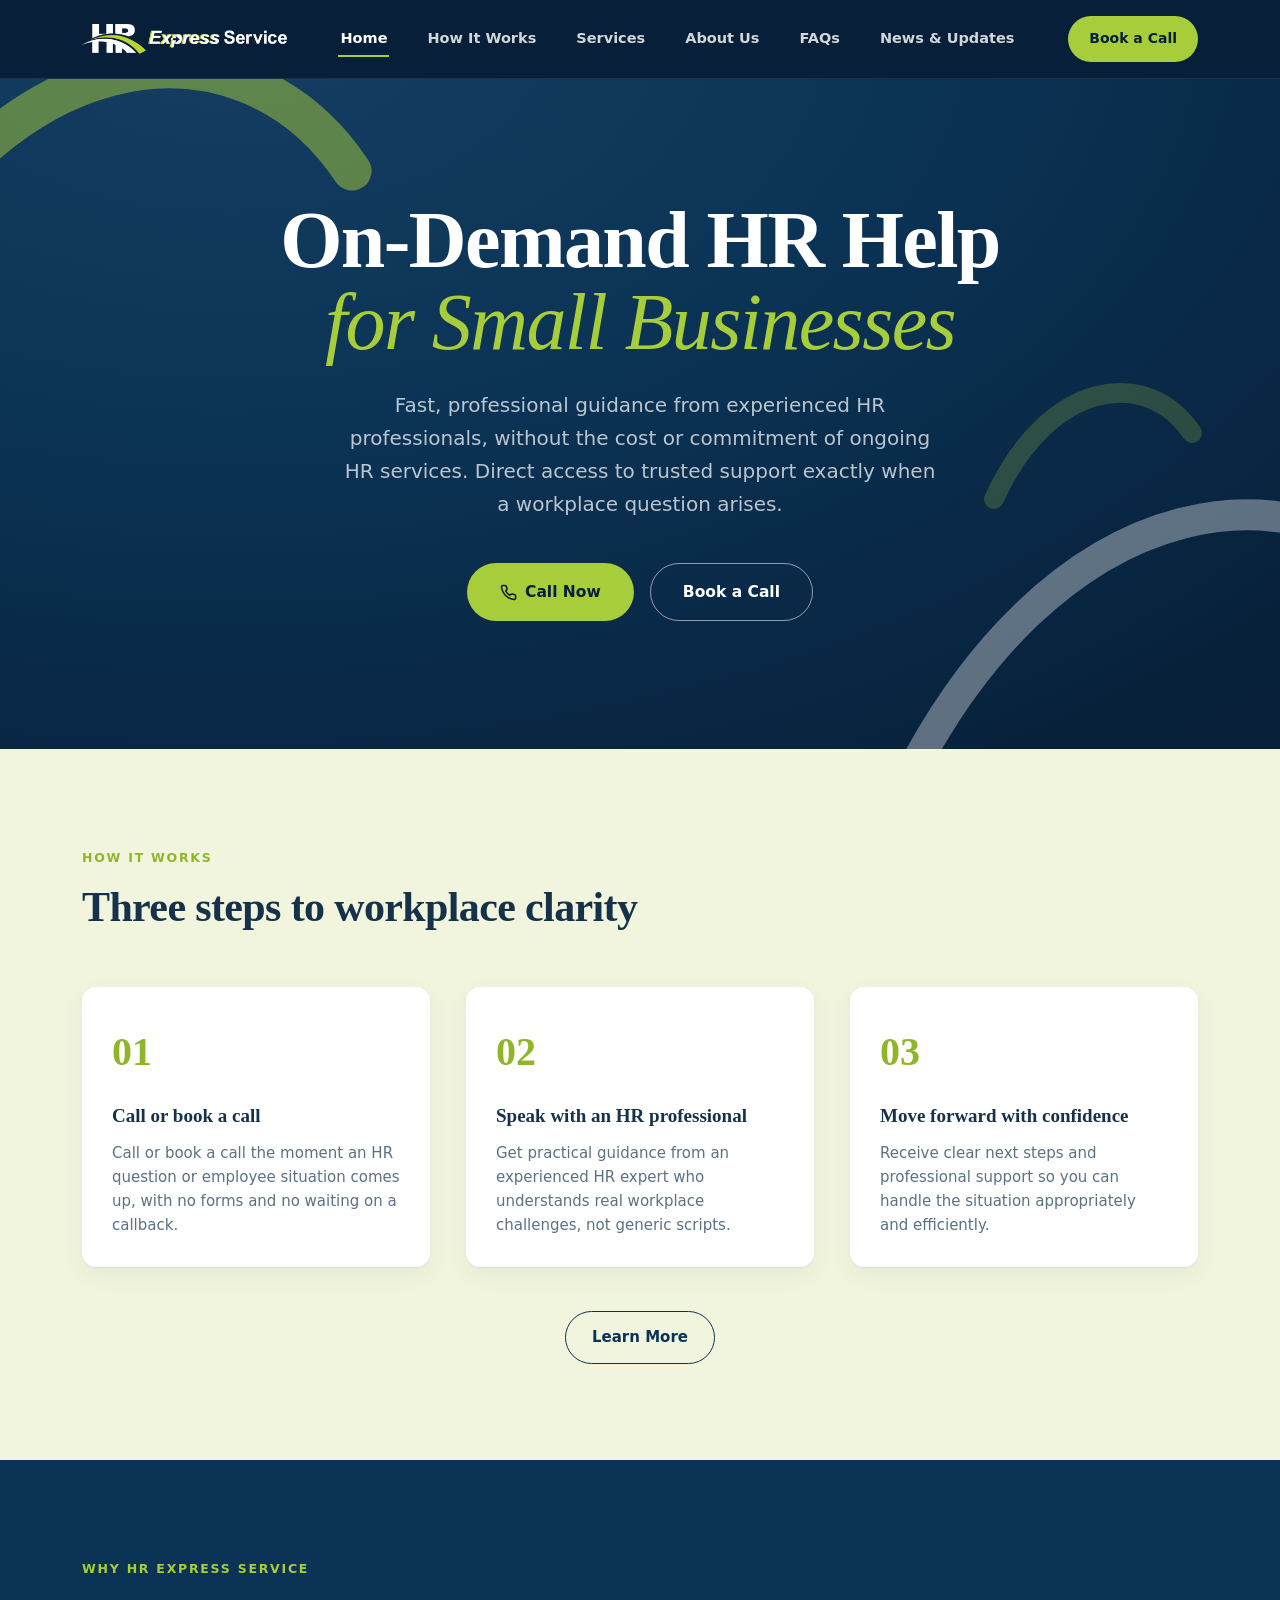
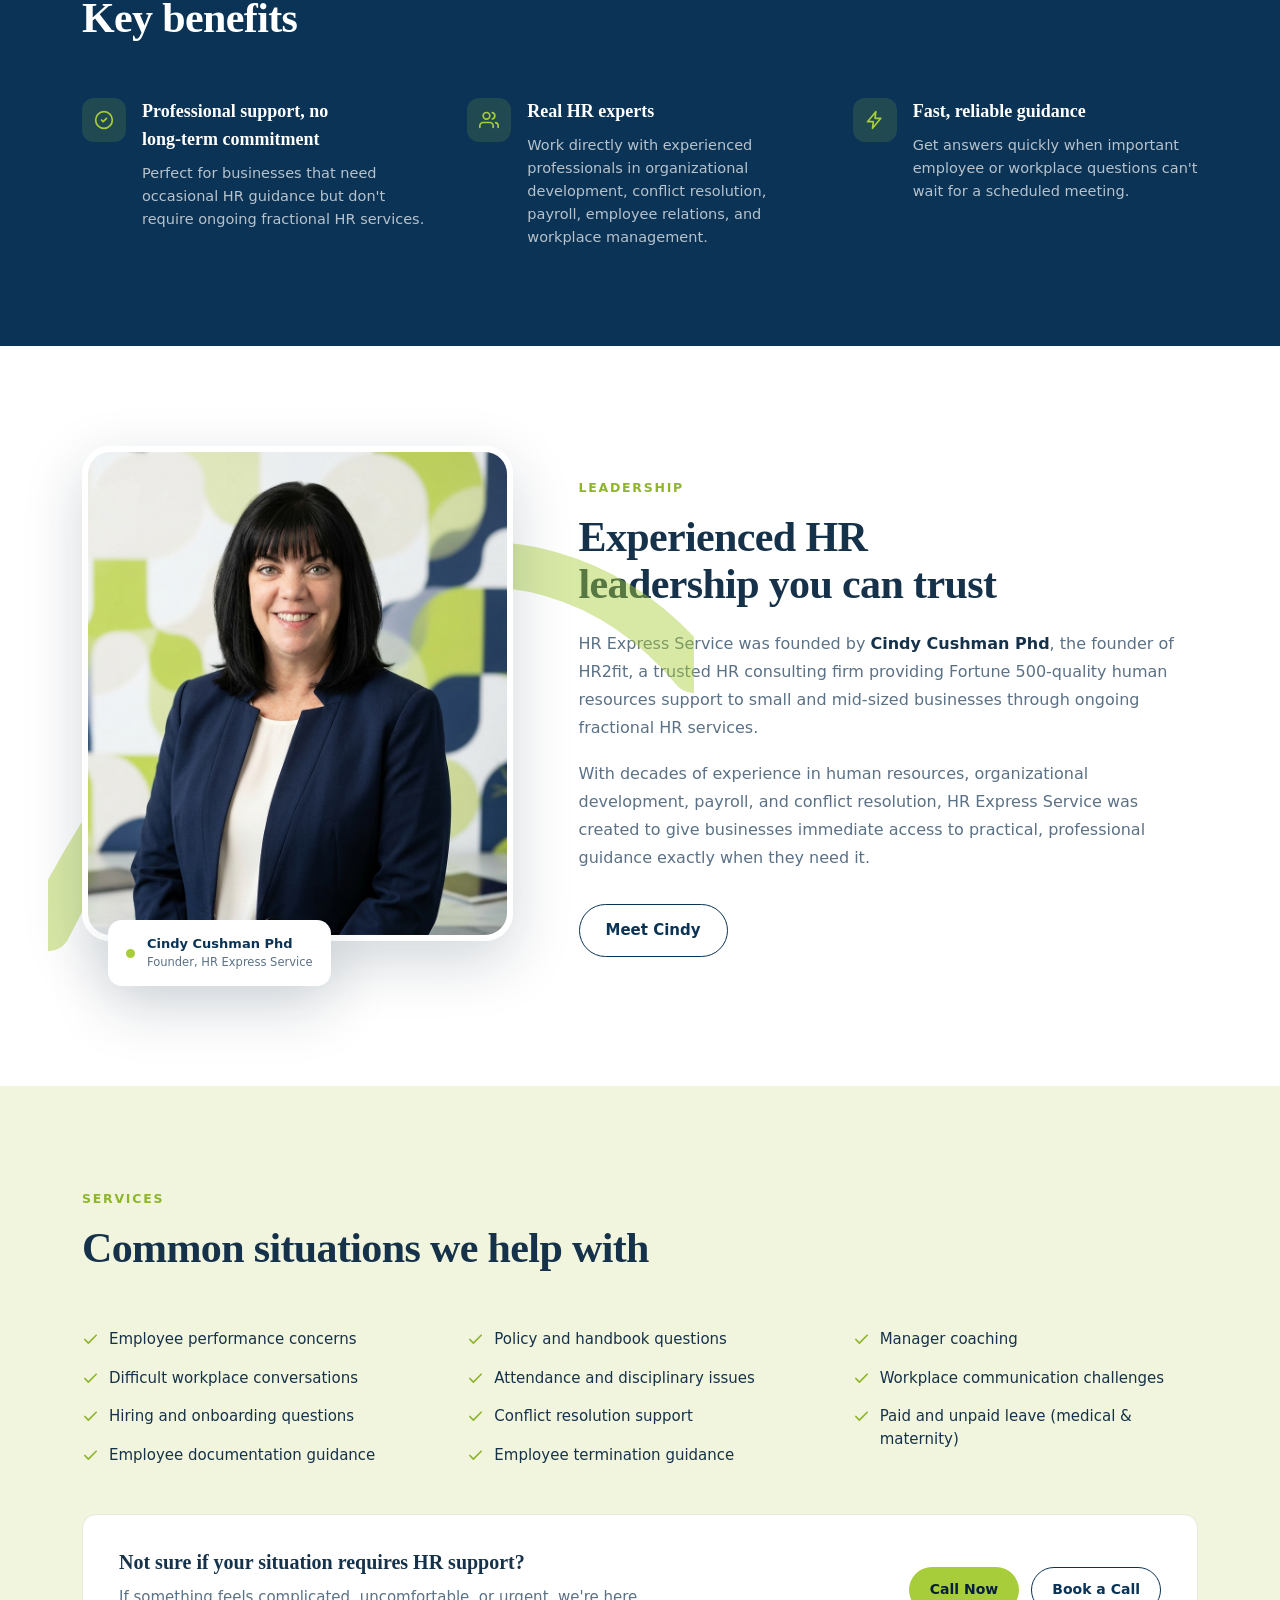
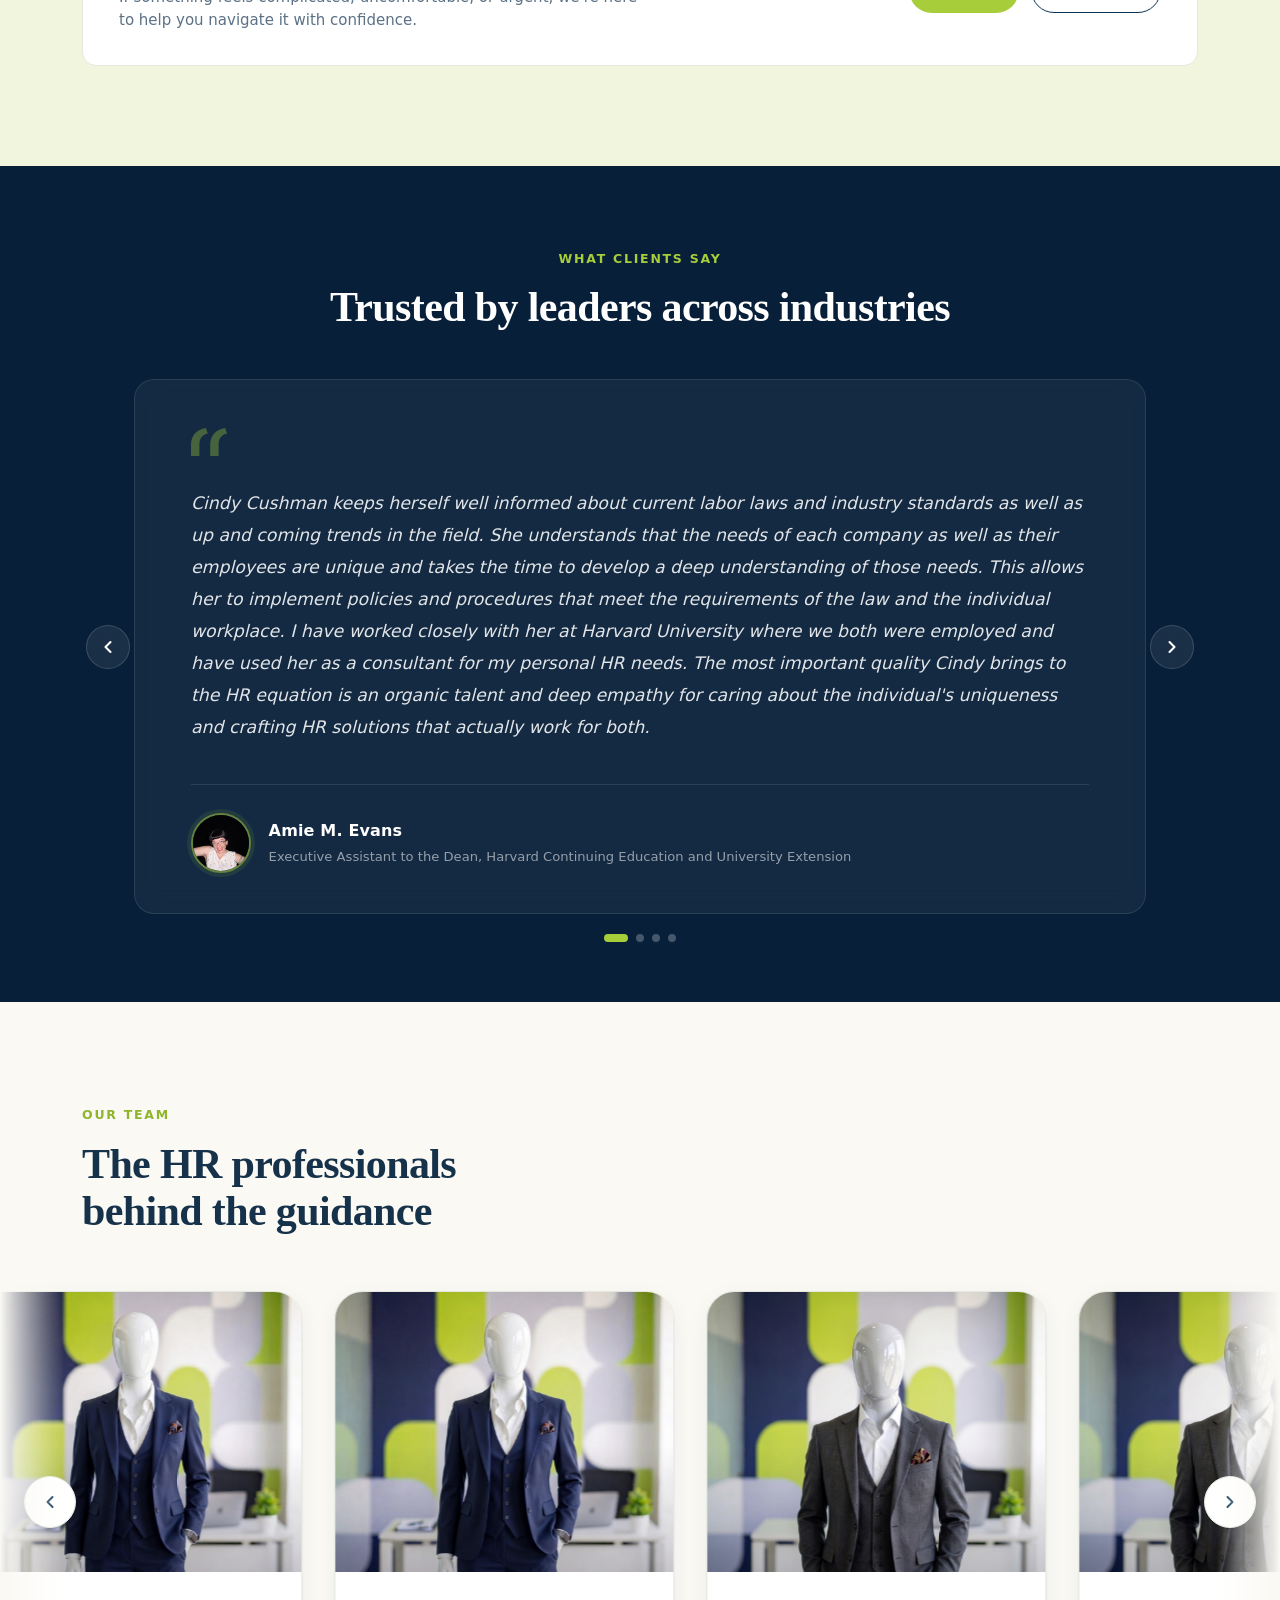
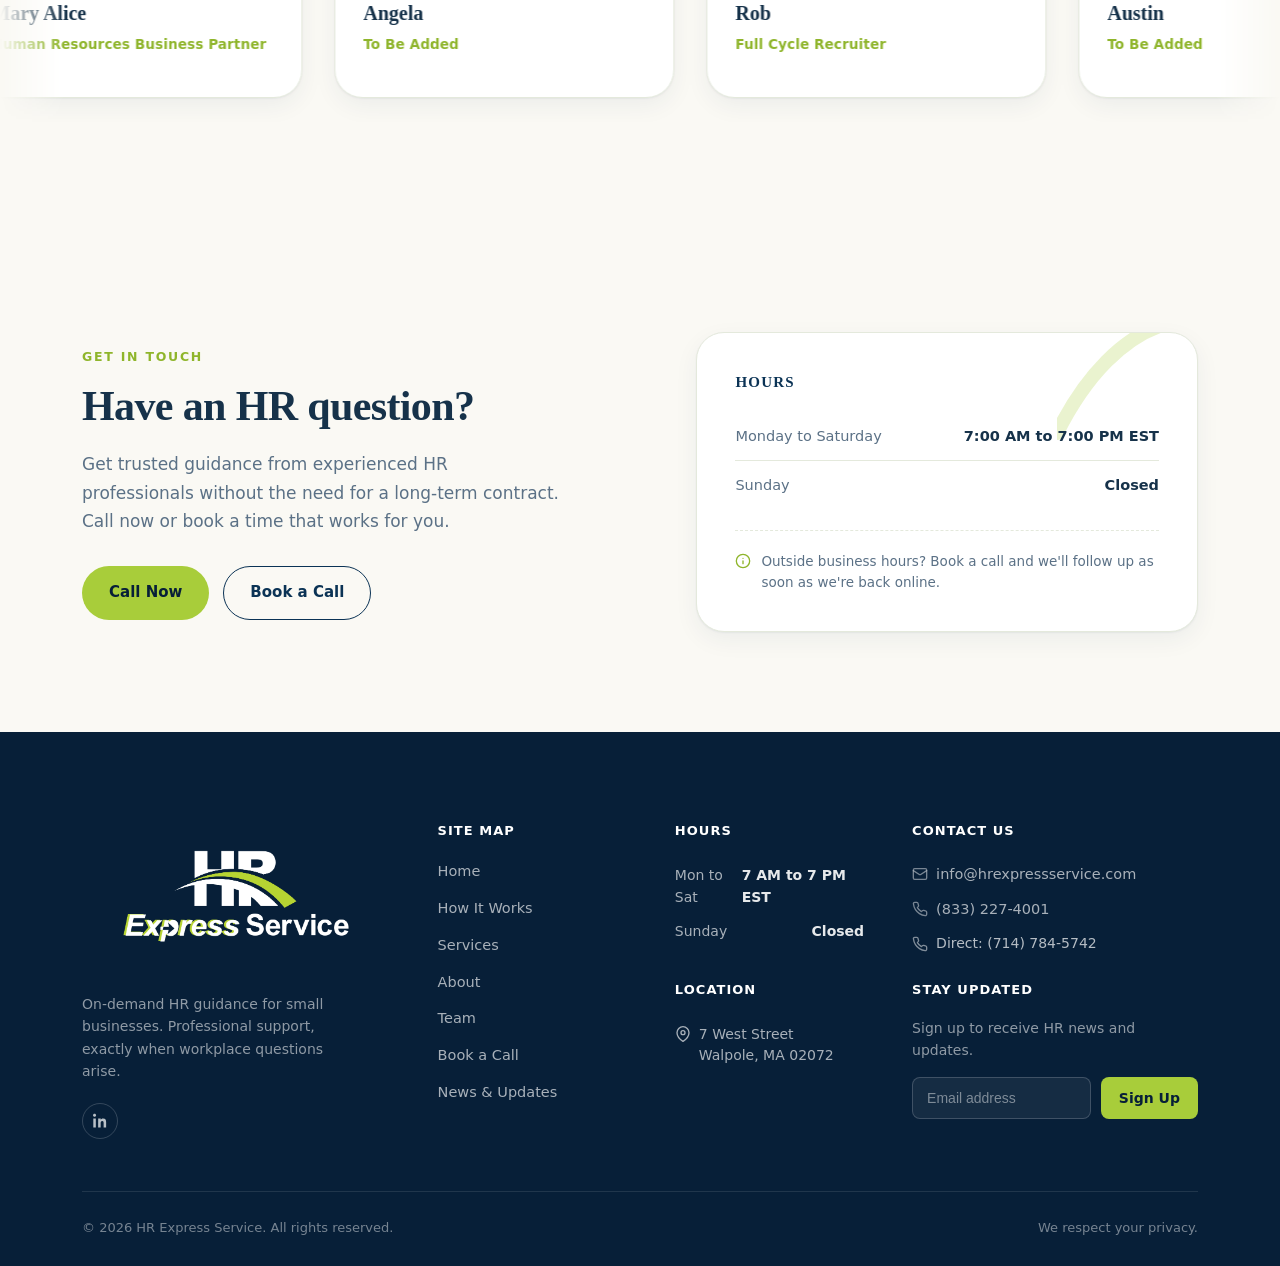
==== commit c8422282: "Remove X (Twitter) logo from footer" ====
--- a/index.html
+++ b/index.html
@@ -510,7 +510,6 @@
         <img src="assets/logos/footer_logo.png" alt="HR Express Service" style="width: 100%; height: auto; object-fit: contain;">
         <p>On-demand HR guidance for small businesses. Professional support, exactly when workplace questions arise.</p>
         <div class="footer-social">
-          <a href="#" aria-label="X (Twitter)"><svg width="15" height="15" viewBox="0 0 24 24" fill="currentColor"><path d="M18.9 2H22l-7.6 8.7L23.3 22h-7.2l-5.6-7.3L4 22H1l8.1-9.3L.9 2h7.4l5.1 6.7L18.9 2Zm-1.3 18h2L7.5 4H5.4l12.2 16Z"/></svg></a>
           <a href="https://www.linkedin.com/company/hr-express-service/" target="_blank" rel="noopener noreferrer" aria-label="LinkedIn"><svg width="15" height="15" viewBox="0 0 24 24" fill="currentColor"><path d="M4.98 3.5C4.98 4.88 3.87 6 2.5 6S0 4.88 0 3.5 1.11 1 2.48 1s2.5 1.12 2.5 2.5ZM.5 8.75h4V23h-4V8.75ZM8.5 8.75h3.84v1.96h.05c.53-1 1.85-2.06 3.8-2.06 4.06 0 4.81 2.67 4.81 6.15V23h-4v-6.6c0-1.57-.03-3.6-2.2-3.6-2.2 0-2.54 1.72-2.54 3.5V23h-4V8.75Z"/></svg></a>
         </div>
       </div>
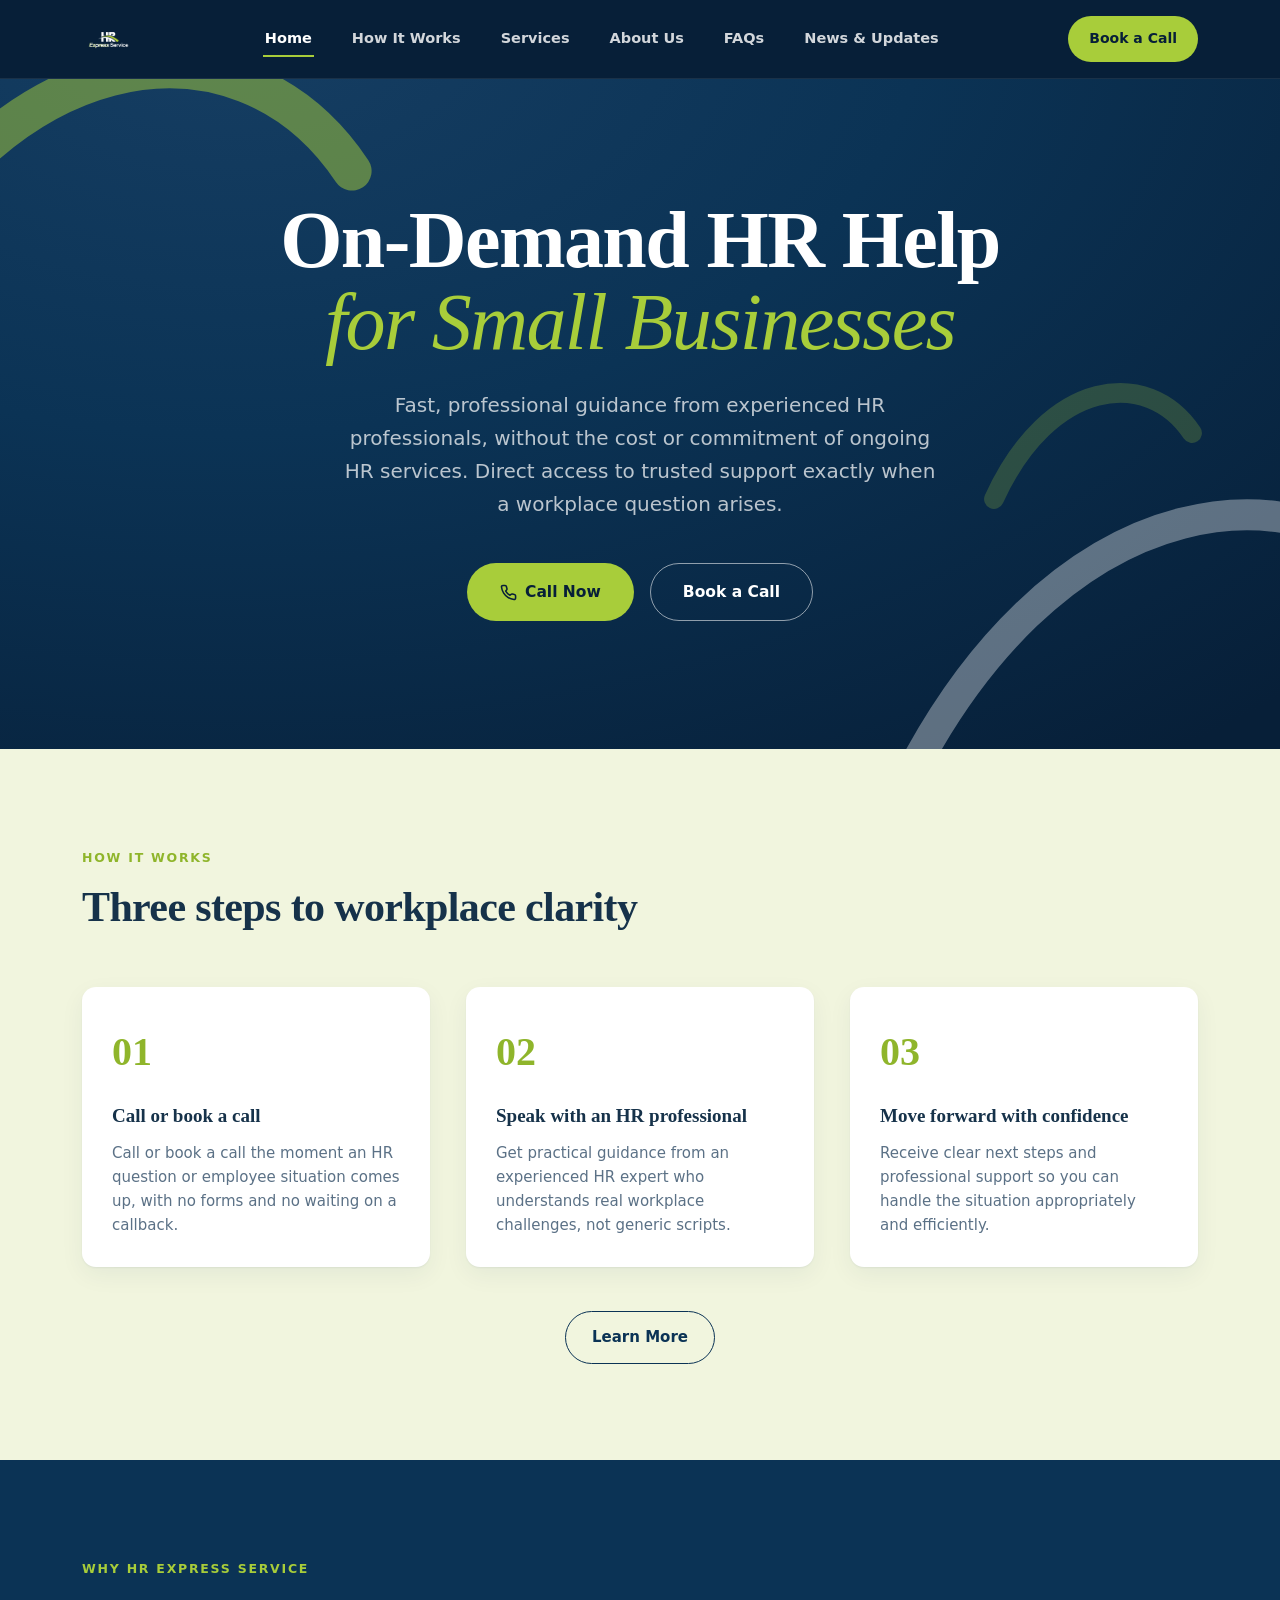
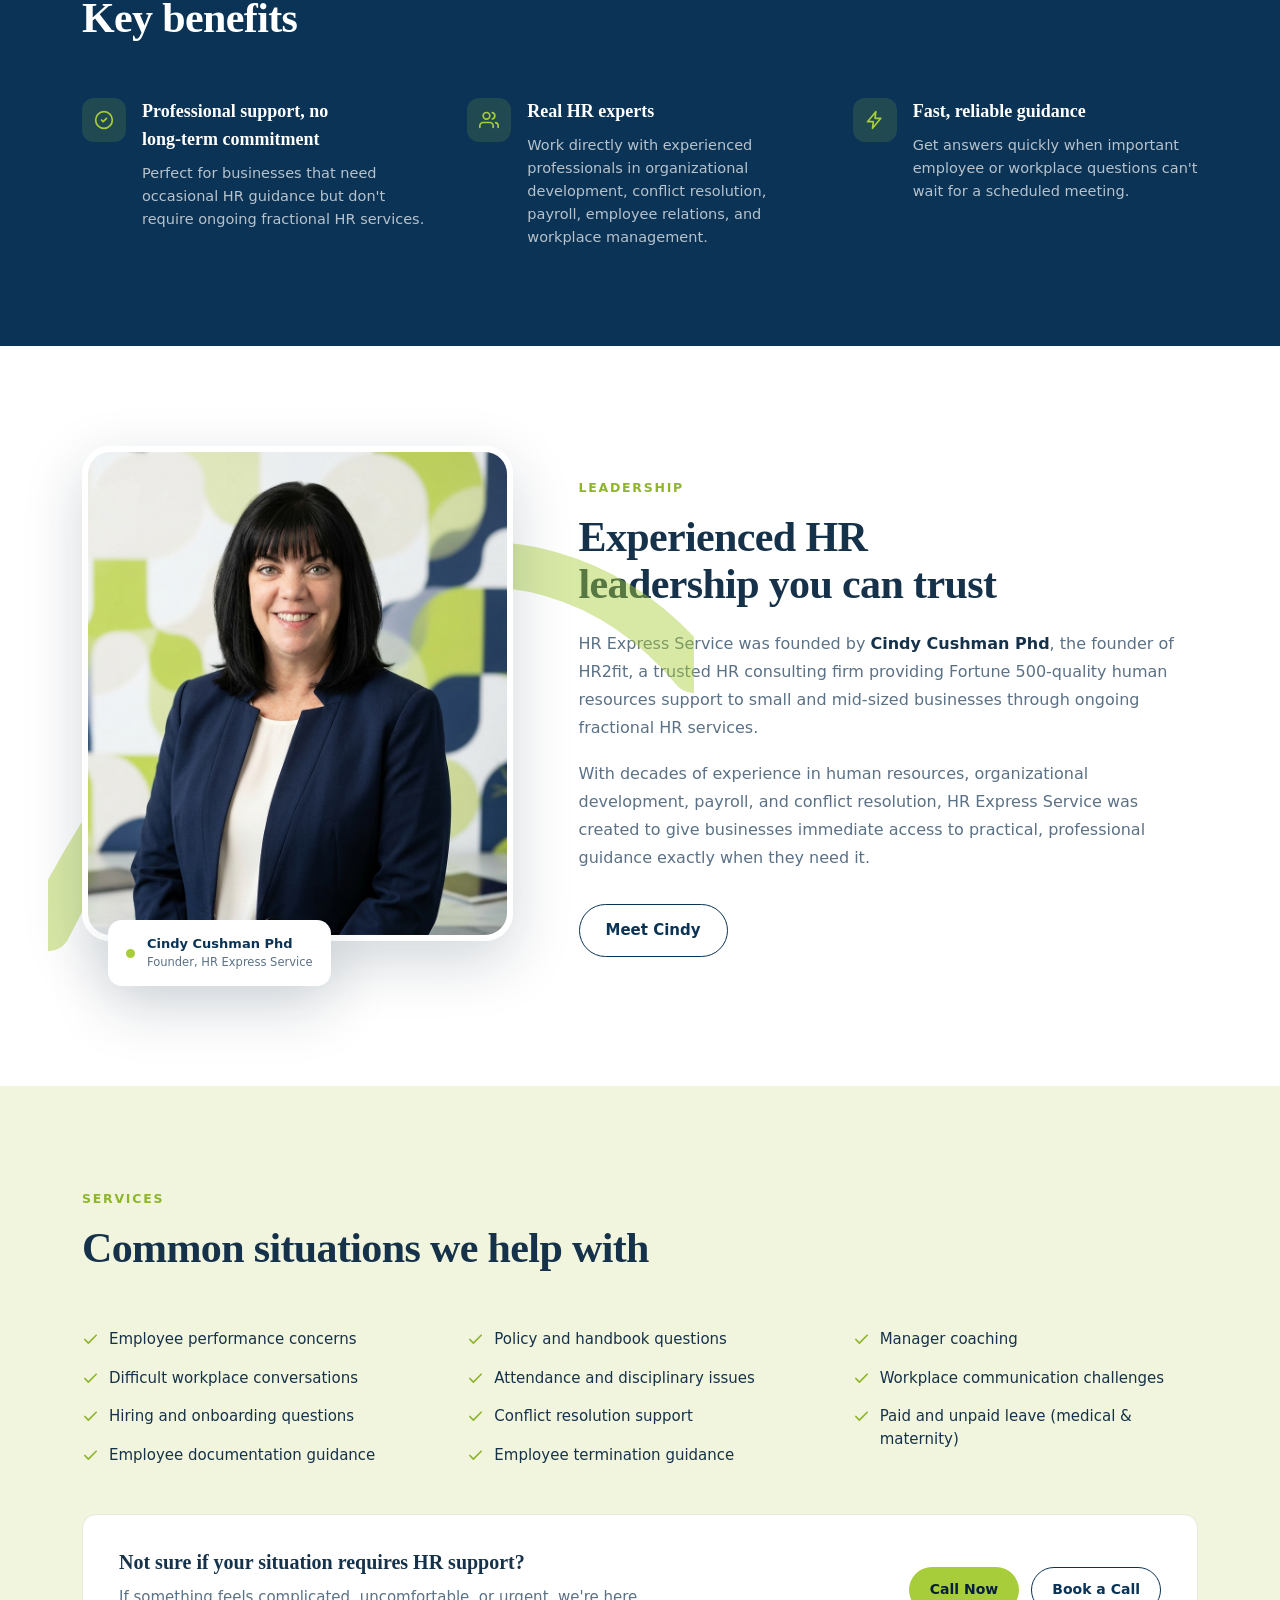
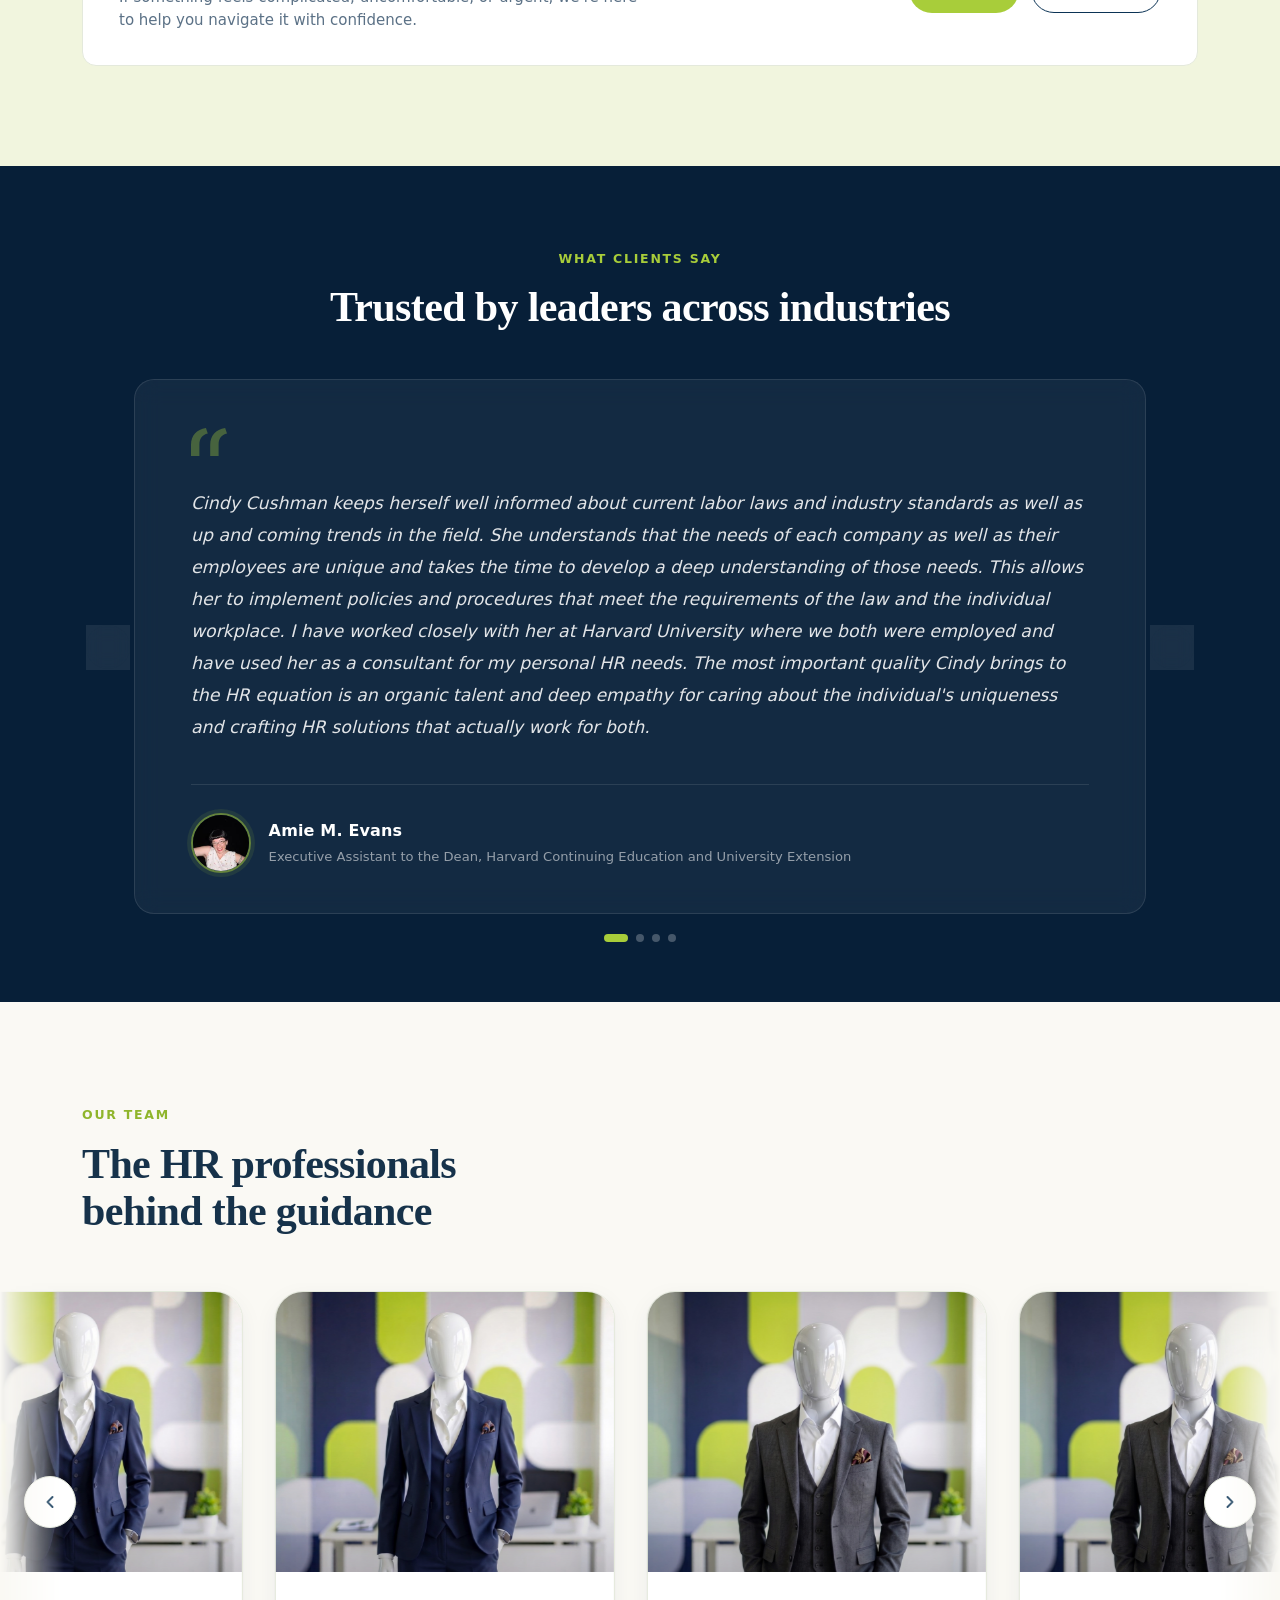
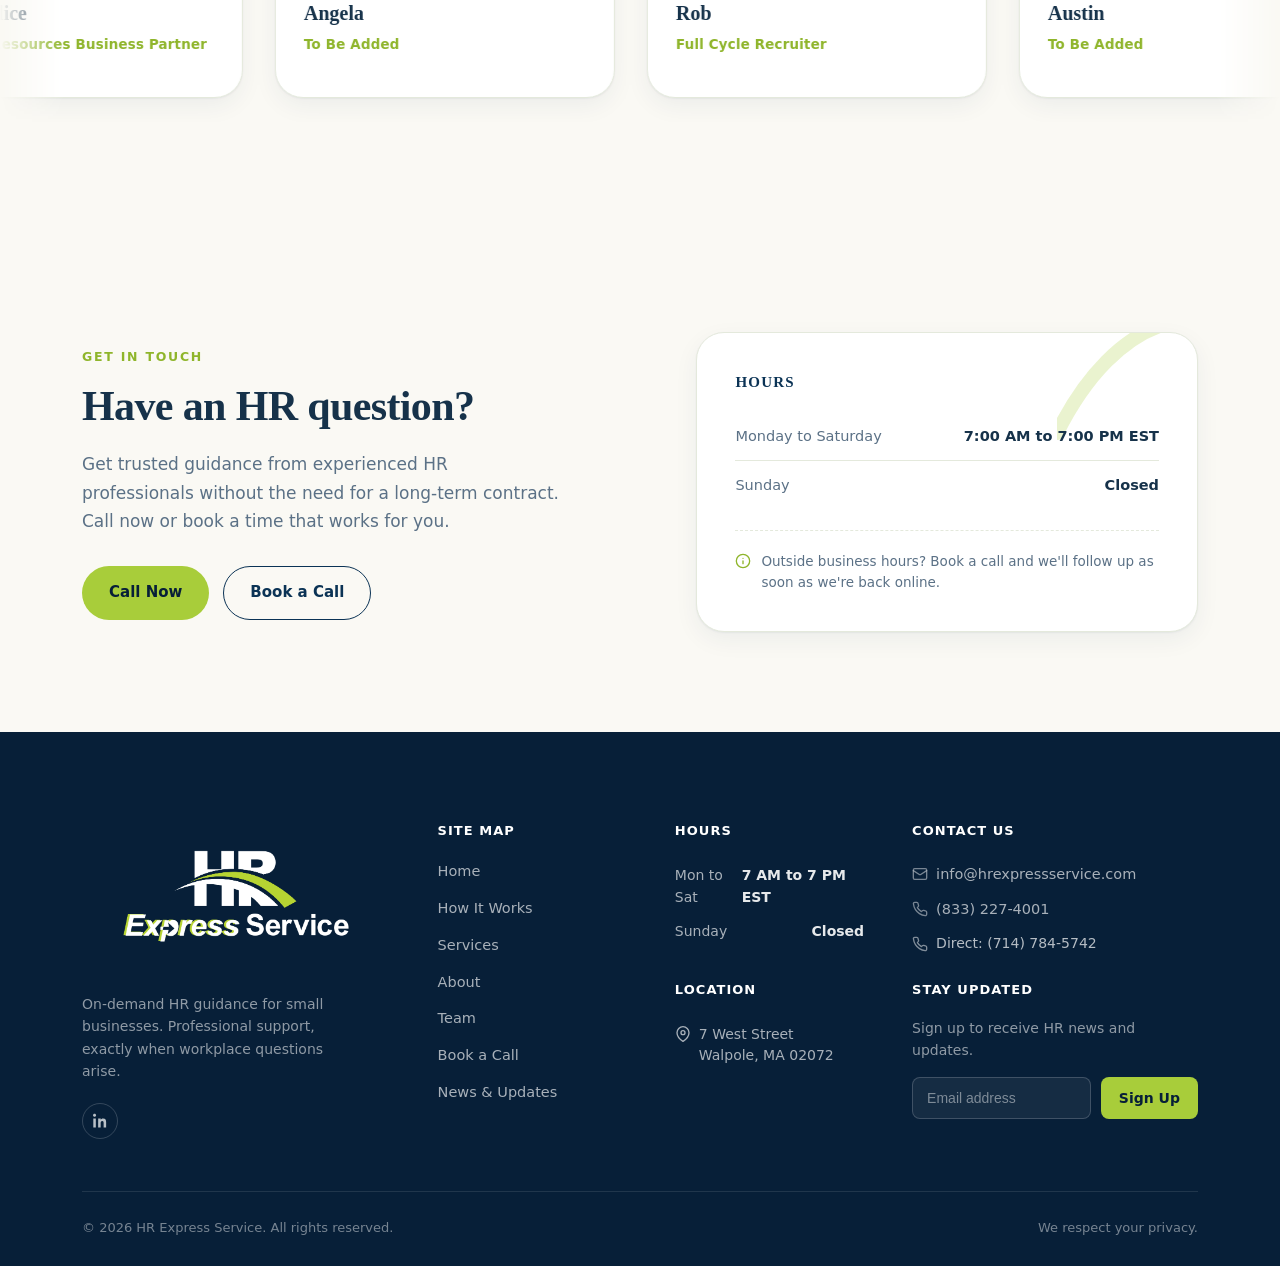
==== commit 75a2b243: "Update site favicon to brand green arc logo" ====
--- a/index.html
+++ b/index.html
@@ -52,7 +52,7 @@
 <link rel="preconnect" href="https://fonts.gstatic.com" crossorigin>
 <link href="https://fonts.googleapis.com/css2?family=Fraunces:ital,opsz,wght@0,9..144,400;0,9..144,500;0,9..144,600;0,9..144,700;1,9..144,500;1,9..144,600&family=Inter:wght@400;500;600;700;800&display=swap" rel="stylesheet">
 <link rel="stylesheet" href="style.css?v=2">
-  <link rel="icon" href="data:image/svg+xml,<svg xmlns='http://www.w3.org/2000/svg' viewBox='0 0 100 100'><circle cx='50' cy='50' r='50' fill='%23A8CD3A'/><text x='50' y='65' font-family='Arial' font-size='45' font-weight='bold' fill='%23080F23' text-anchor='middle'>HR</text></svg>">
+  <link rel="icon" type="image/png" href="assets/favicon.png">
 </head>
 <body>
 
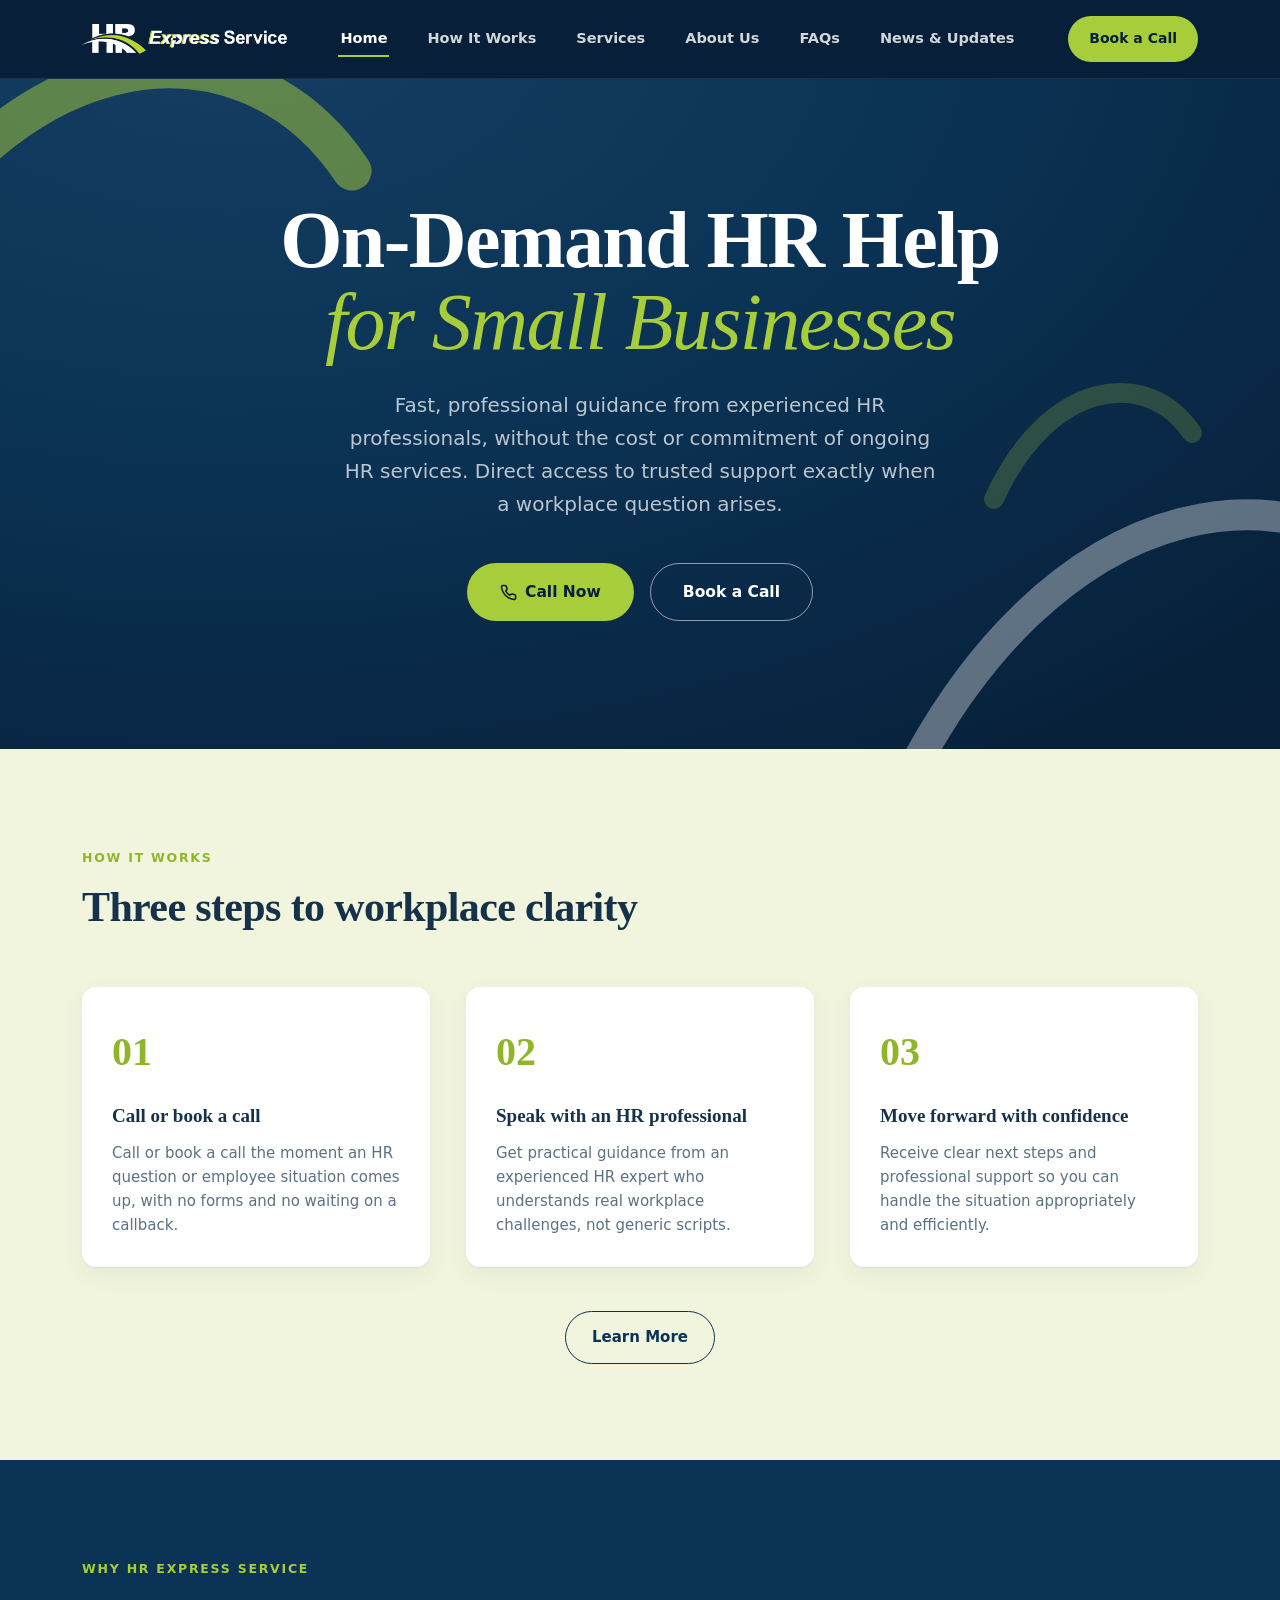
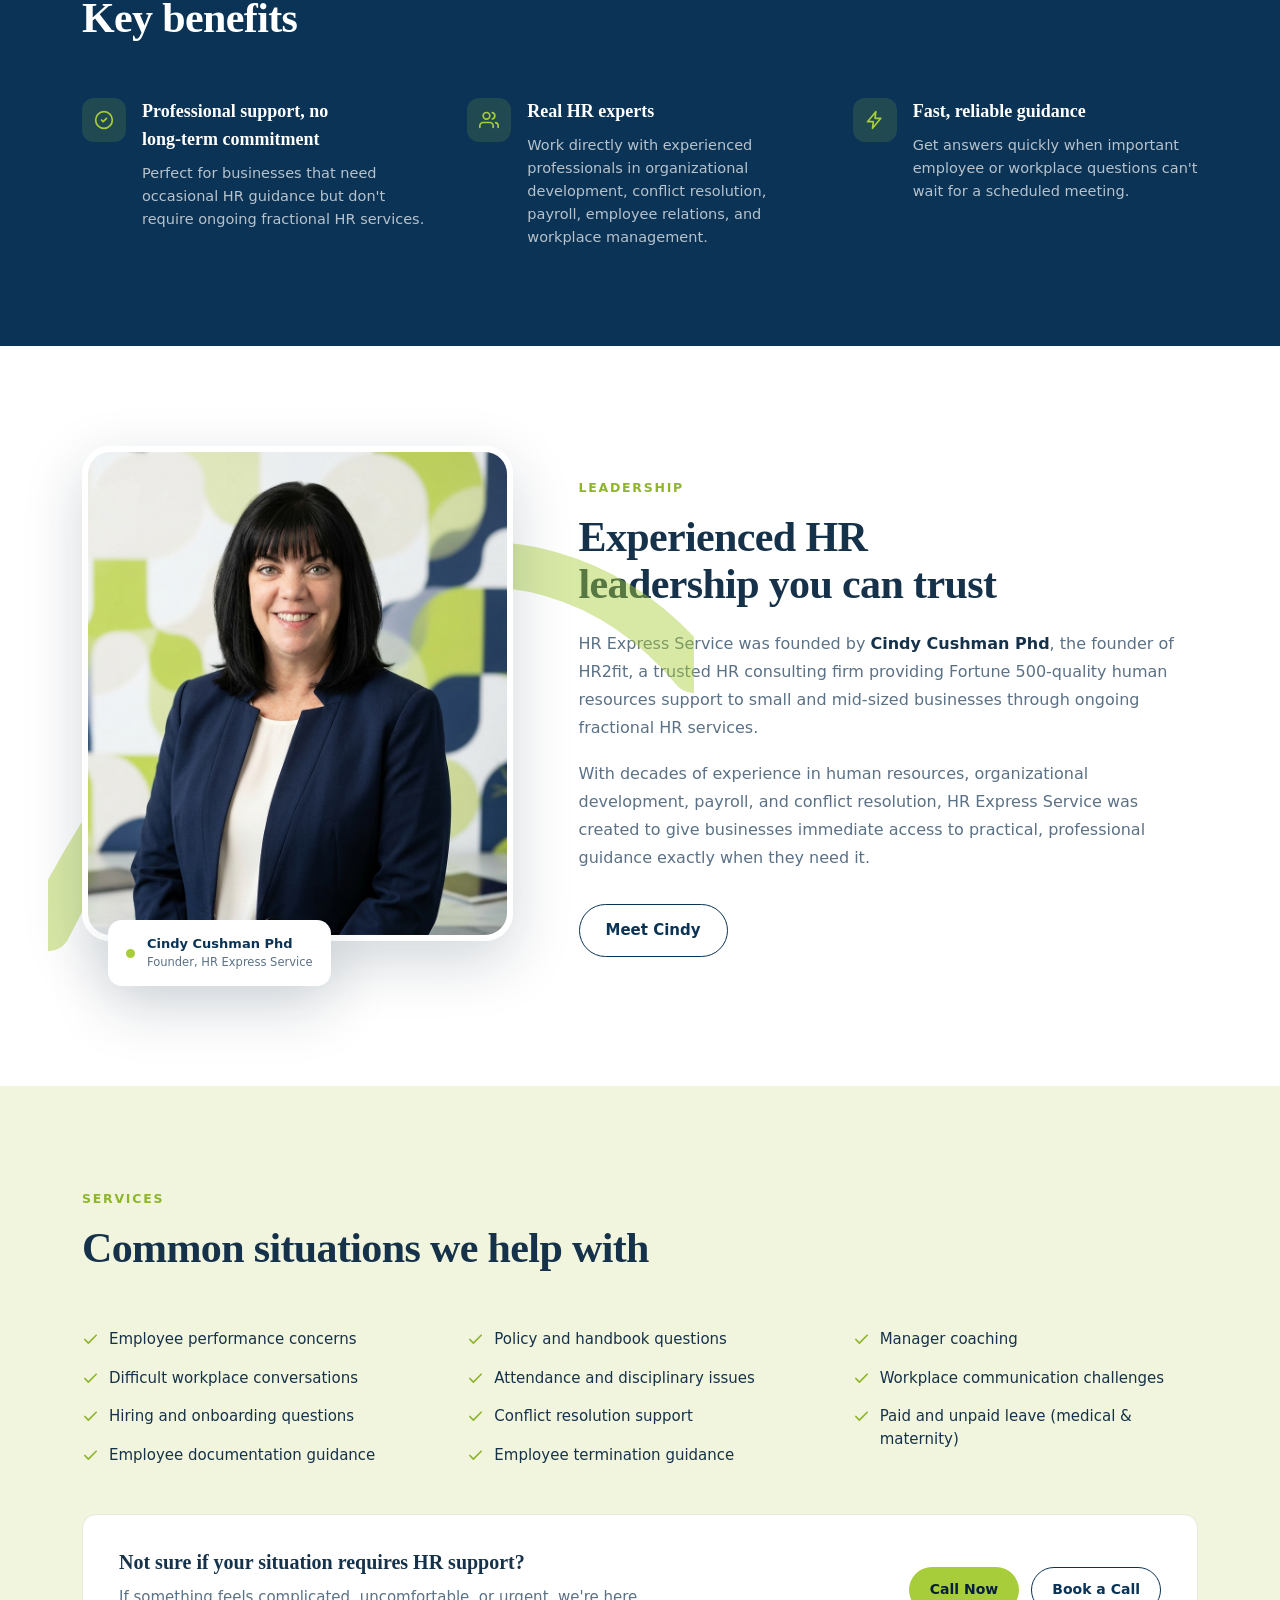
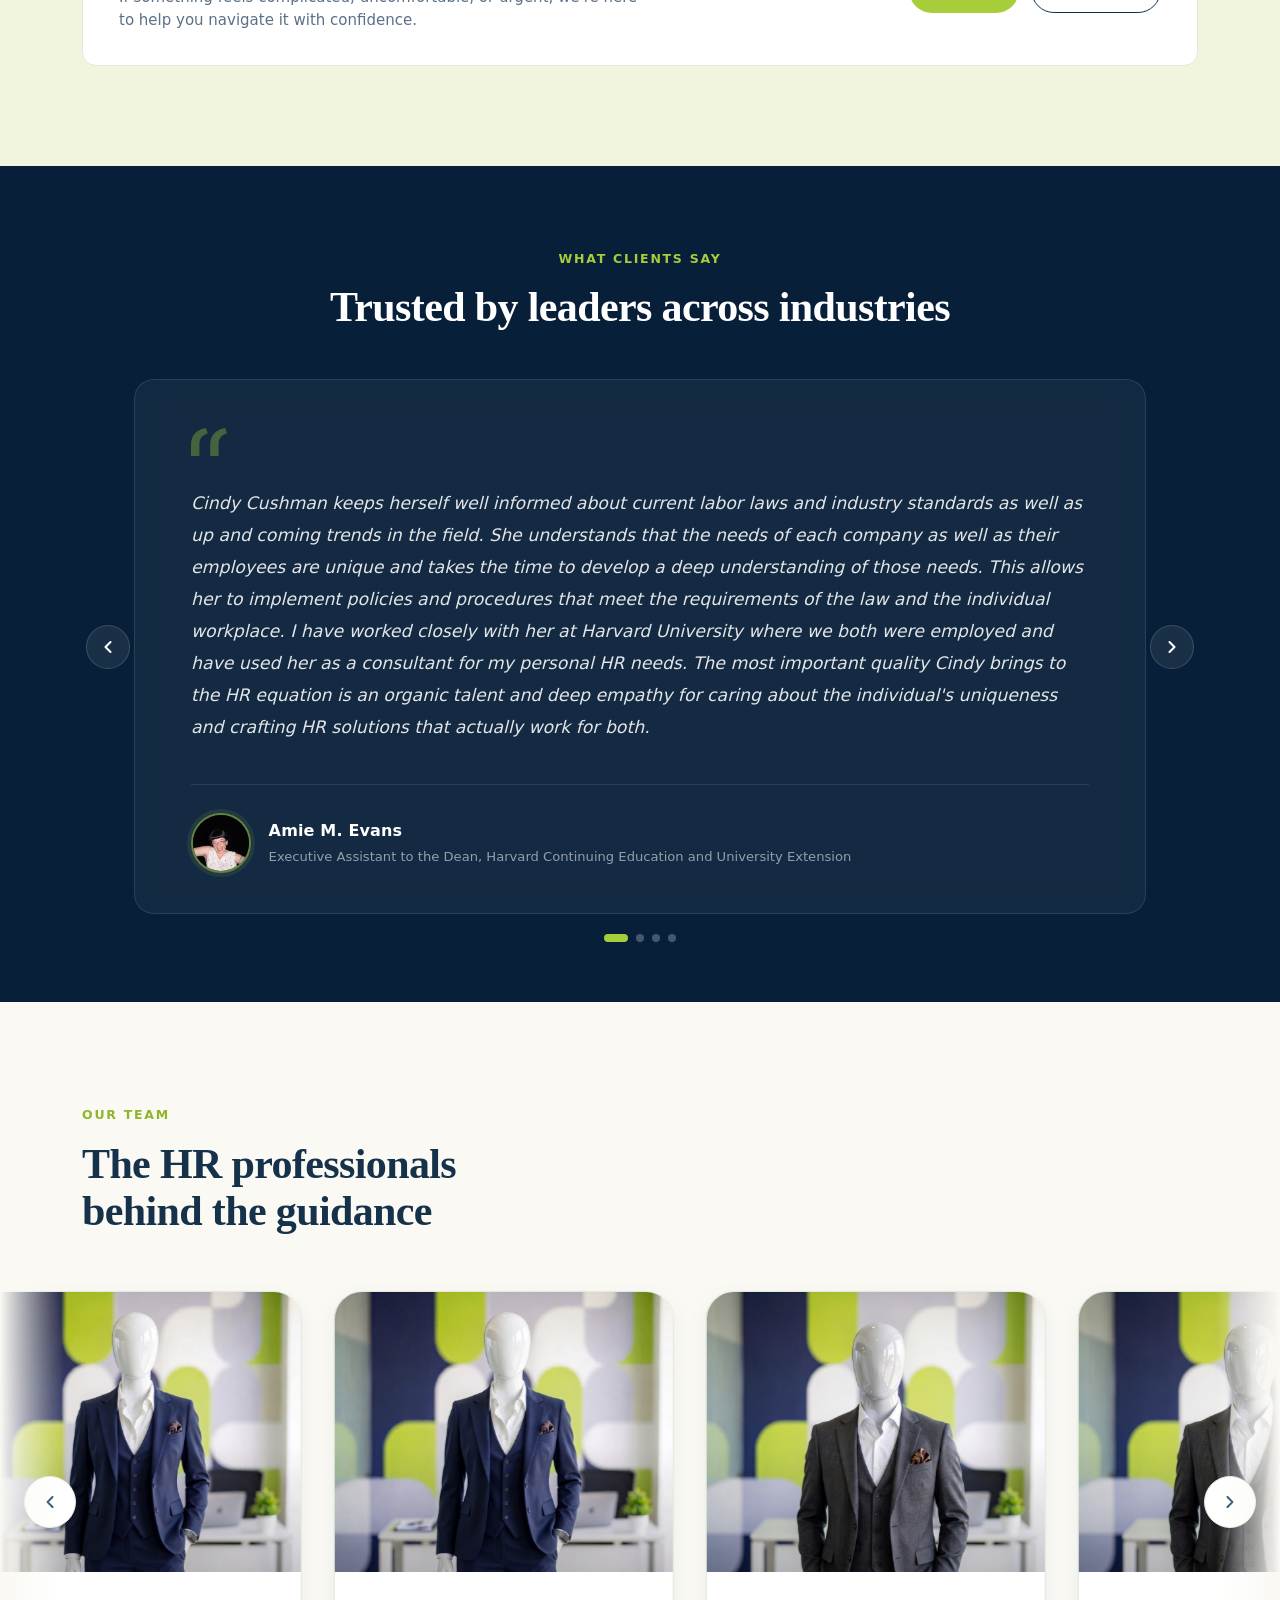
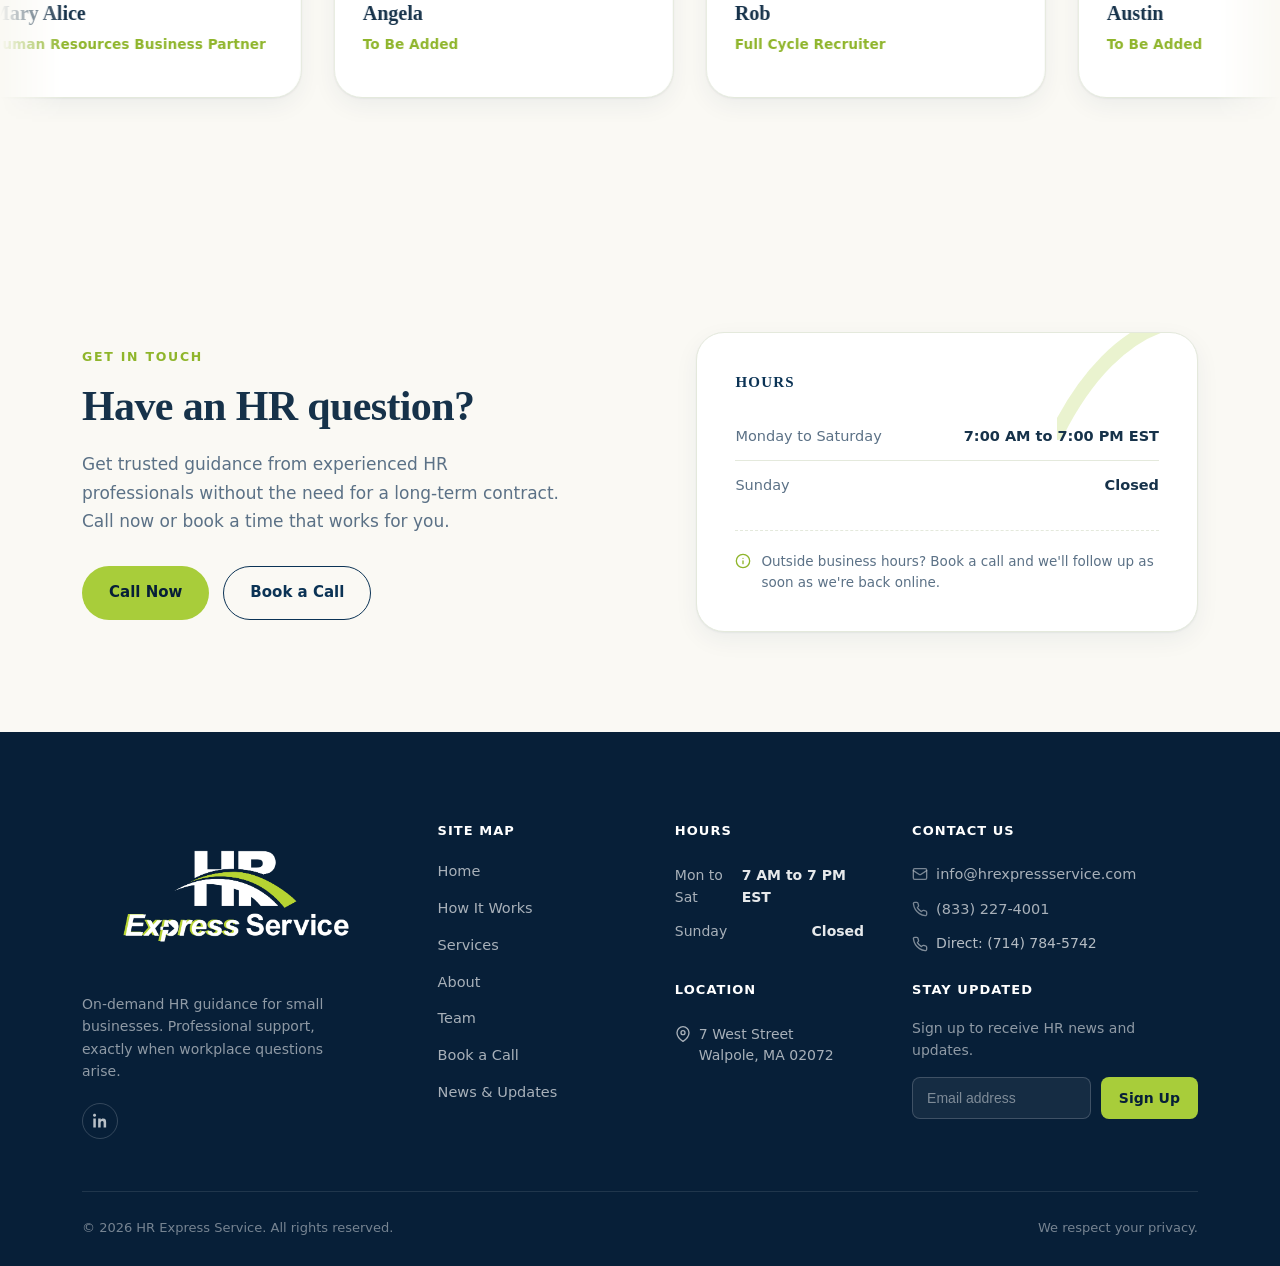
==== commit d07fda36: "Change favicon to the new HR logo" ====
--- a/index.html
+++ b/index.html
@@ -52,7 +52,7 @@
 <link rel="preconnect" href="https://fonts.gstatic.com" crossorigin>
 <link href="https://fonts.googleapis.com/css2?family=Fraunces:ital,opsz,wght@0,9..144,400;0,9..144,500;0,9..144,600;0,9..144,700;1,9..144,500;1,9..144,600&family=Inter:wght@400;500;600;700;800&display=swap" rel="stylesheet">
 <link rel="stylesheet" href="style.css?v=2">
-  <link rel="icon" type="image/png" href="assets/favicon.png">
+  <link rel="icon" type="image/jpeg" href="assets/favicon.jpg">
 </head>
 <body>
 
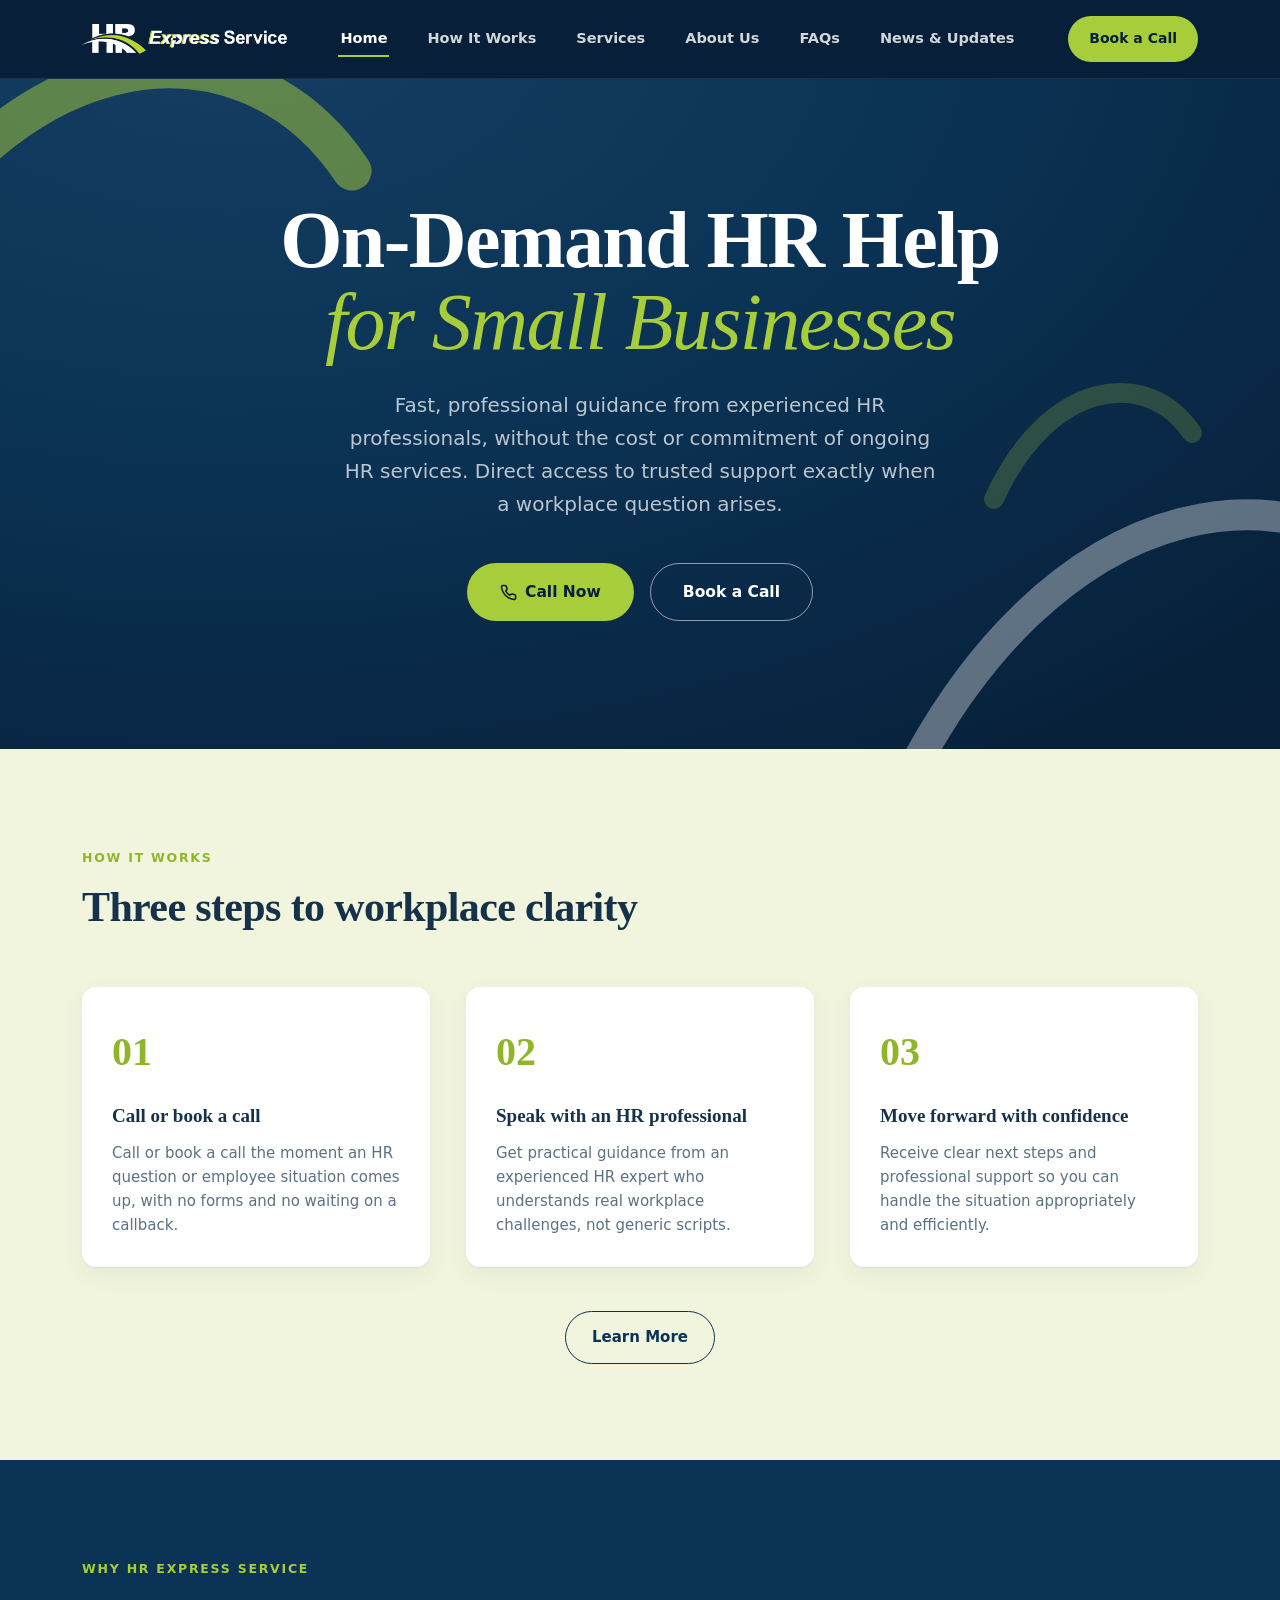
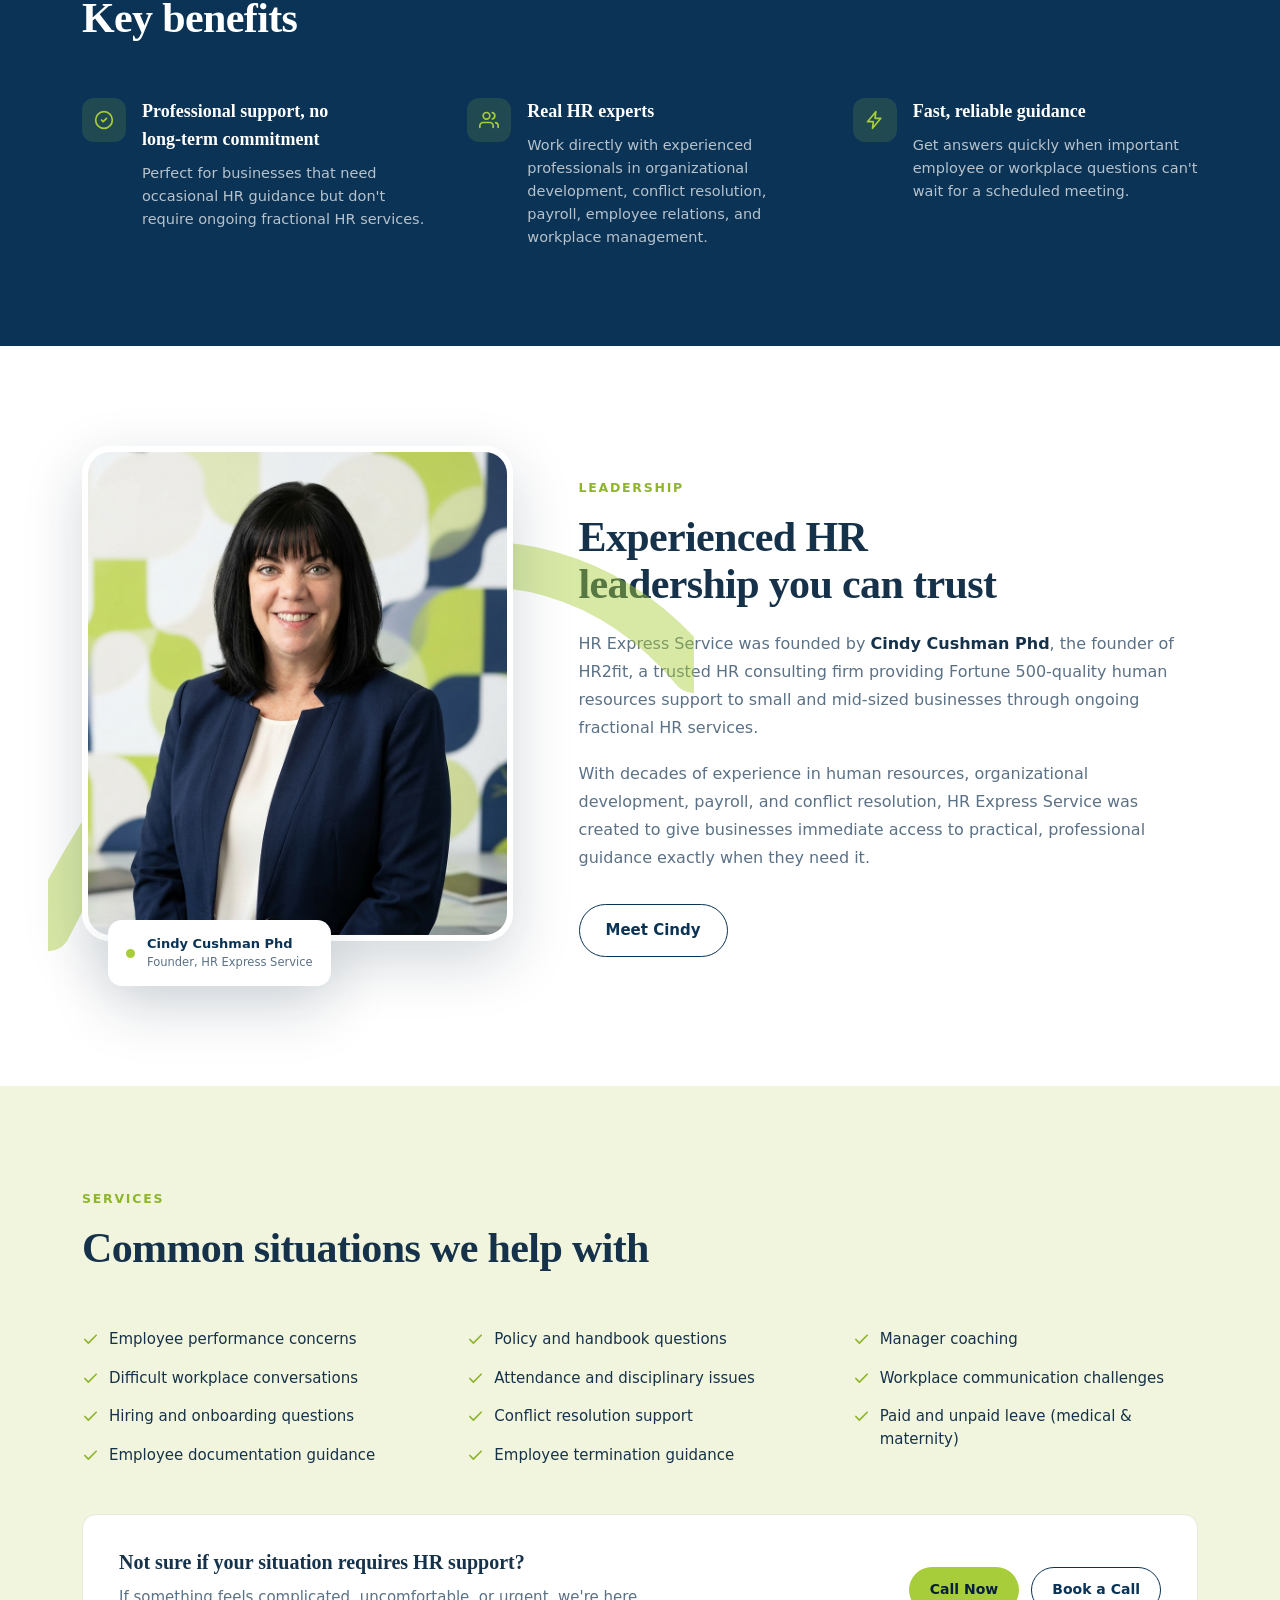
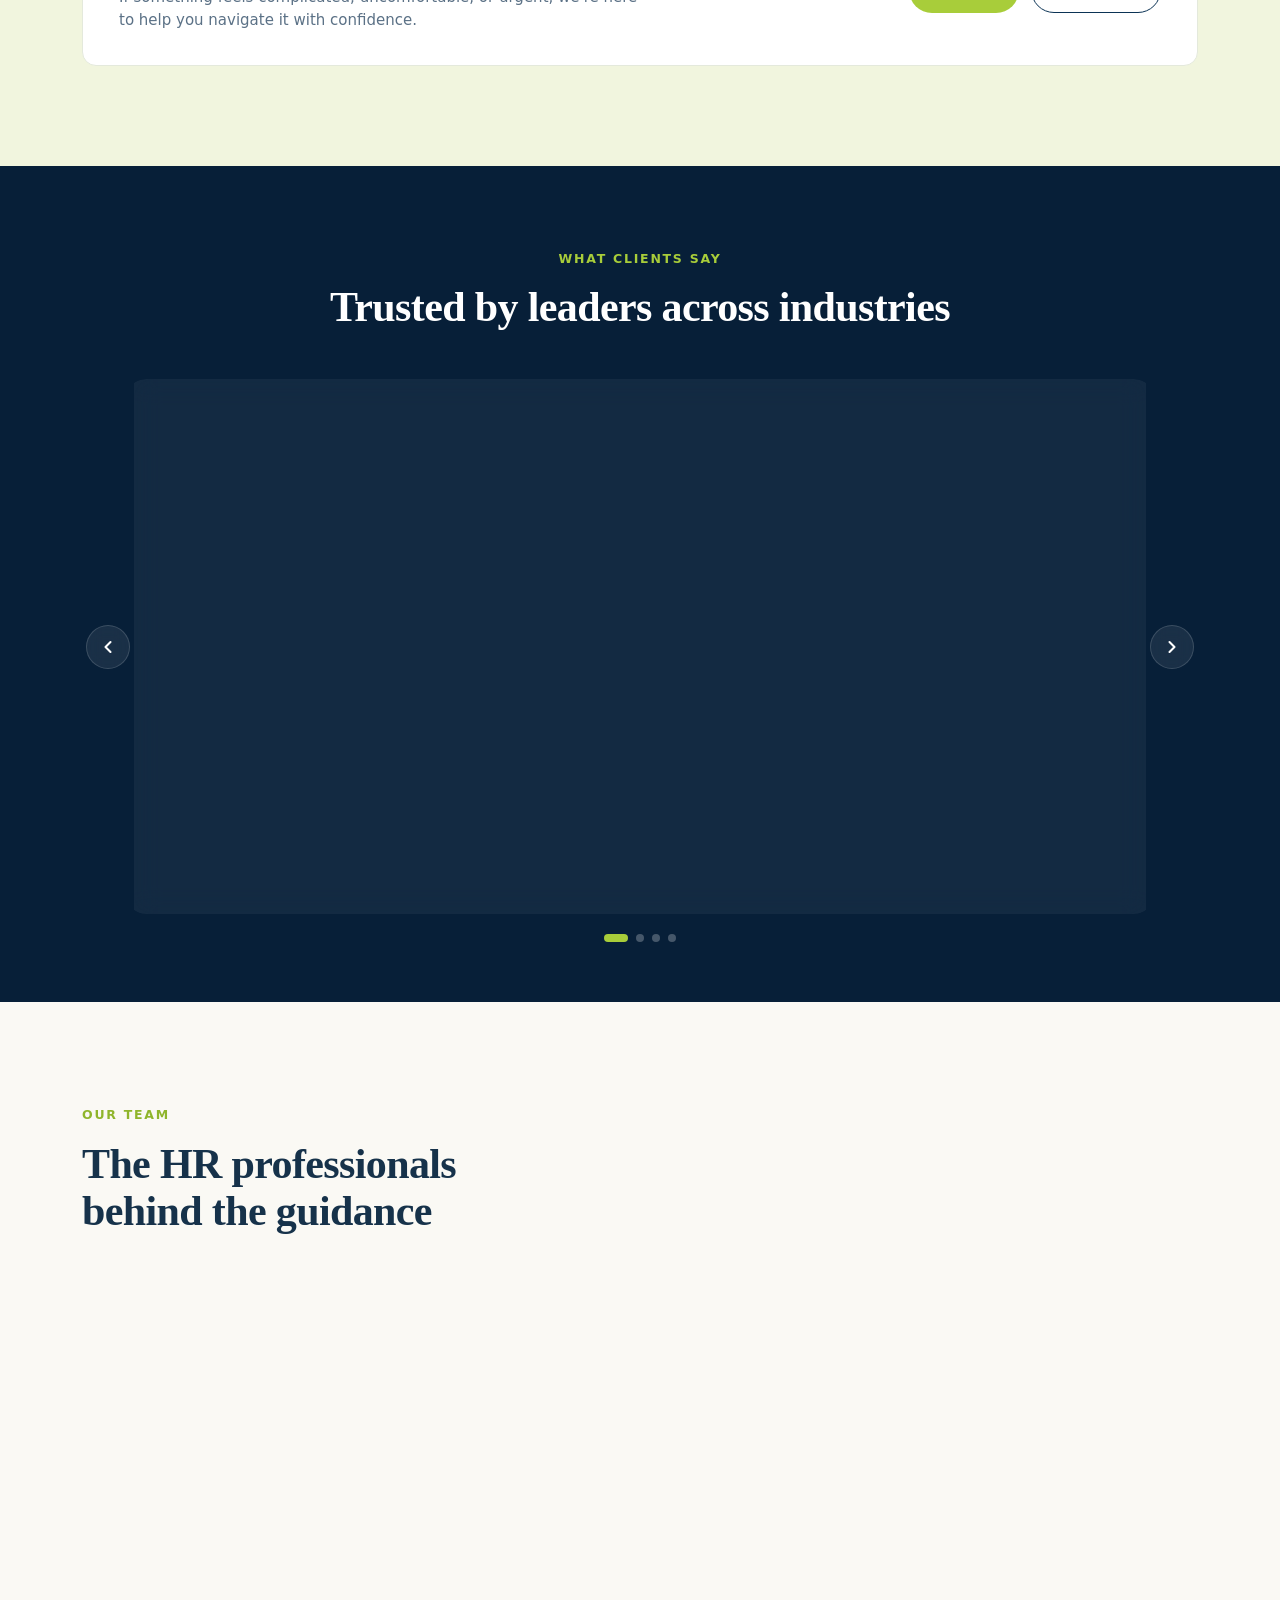
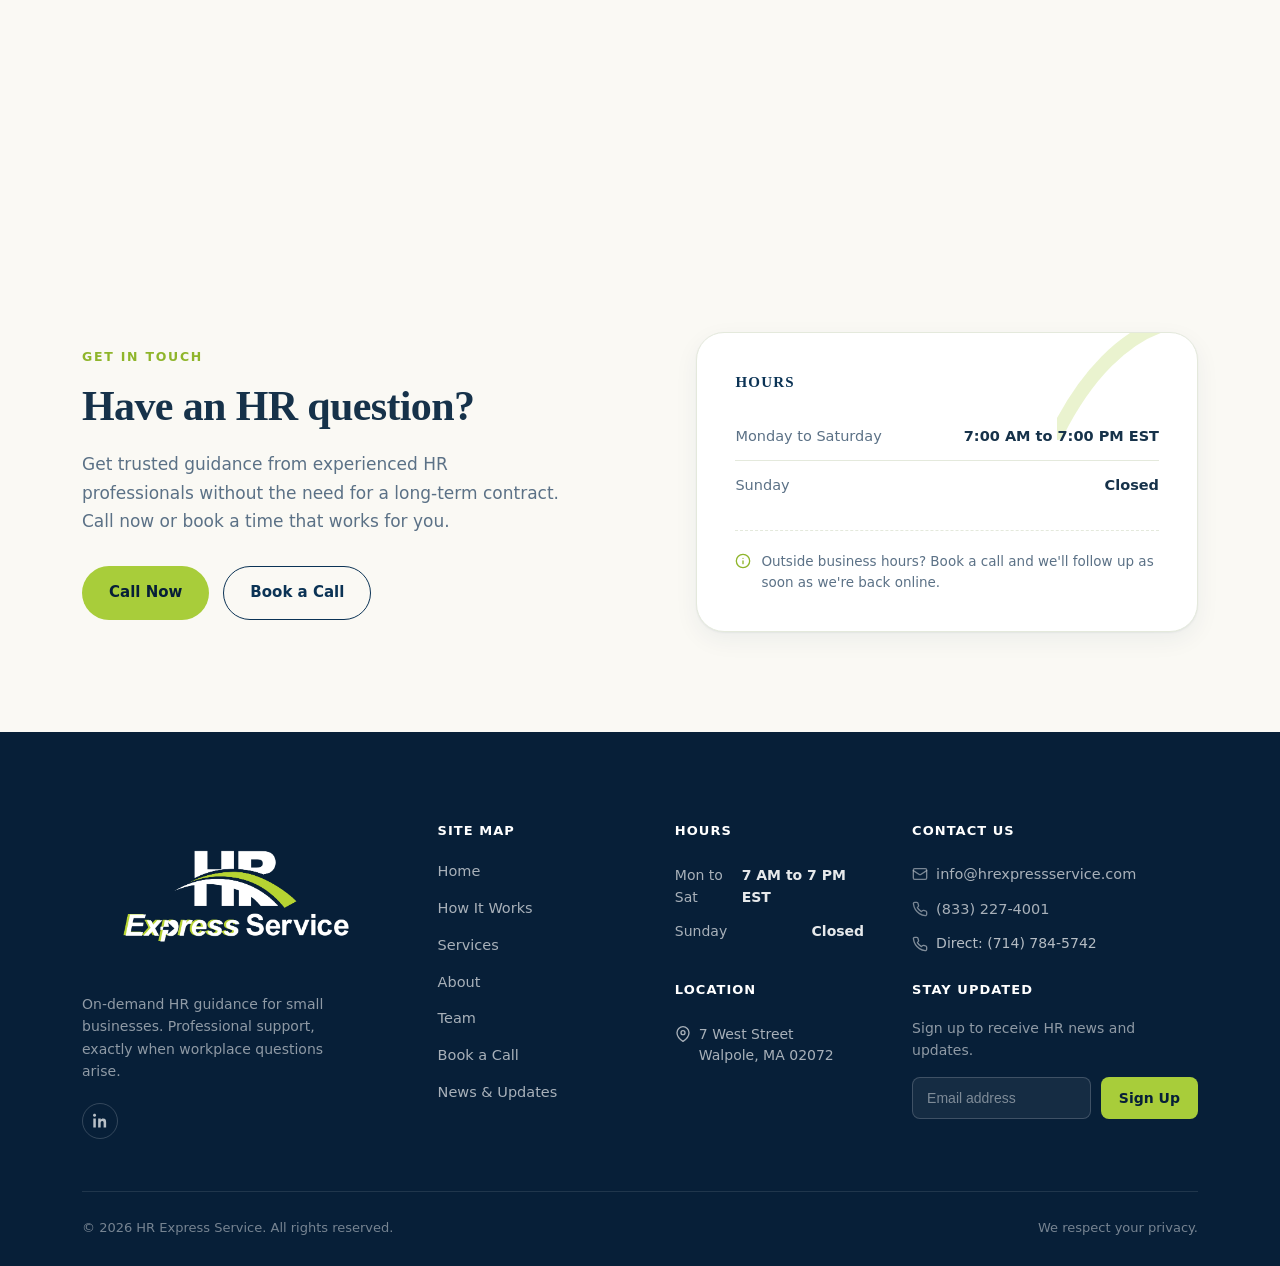
==== commit c58b2d90: "Update favicon to the circular green HR logo" ====
--- a/index.html
+++ b/index.html
@@ -52,7 +52,7 @@
 <link rel="preconnect" href="https://fonts.gstatic.com" crossorigin>
 <link href="https://fonts.googleapis.com/css2?family=Fraunces:ital,opsz,wght@0,9..144,400;0,9..144,500;0,9..144,600;0,9..144,700;1,9..144,500;1,9..144,600&family=Inter:wght@400;500;600;700;800&display=swap" rel="stylesheet">
 <link rel="stylesheet" href="style.css?v=2">
-  <link rel="icon" type="image/jpeg" href="assets/favicon.jpg">
+  <link rel="icon" type="image/png" href="assets/favicon.png">
 </head>
 <body>
 
